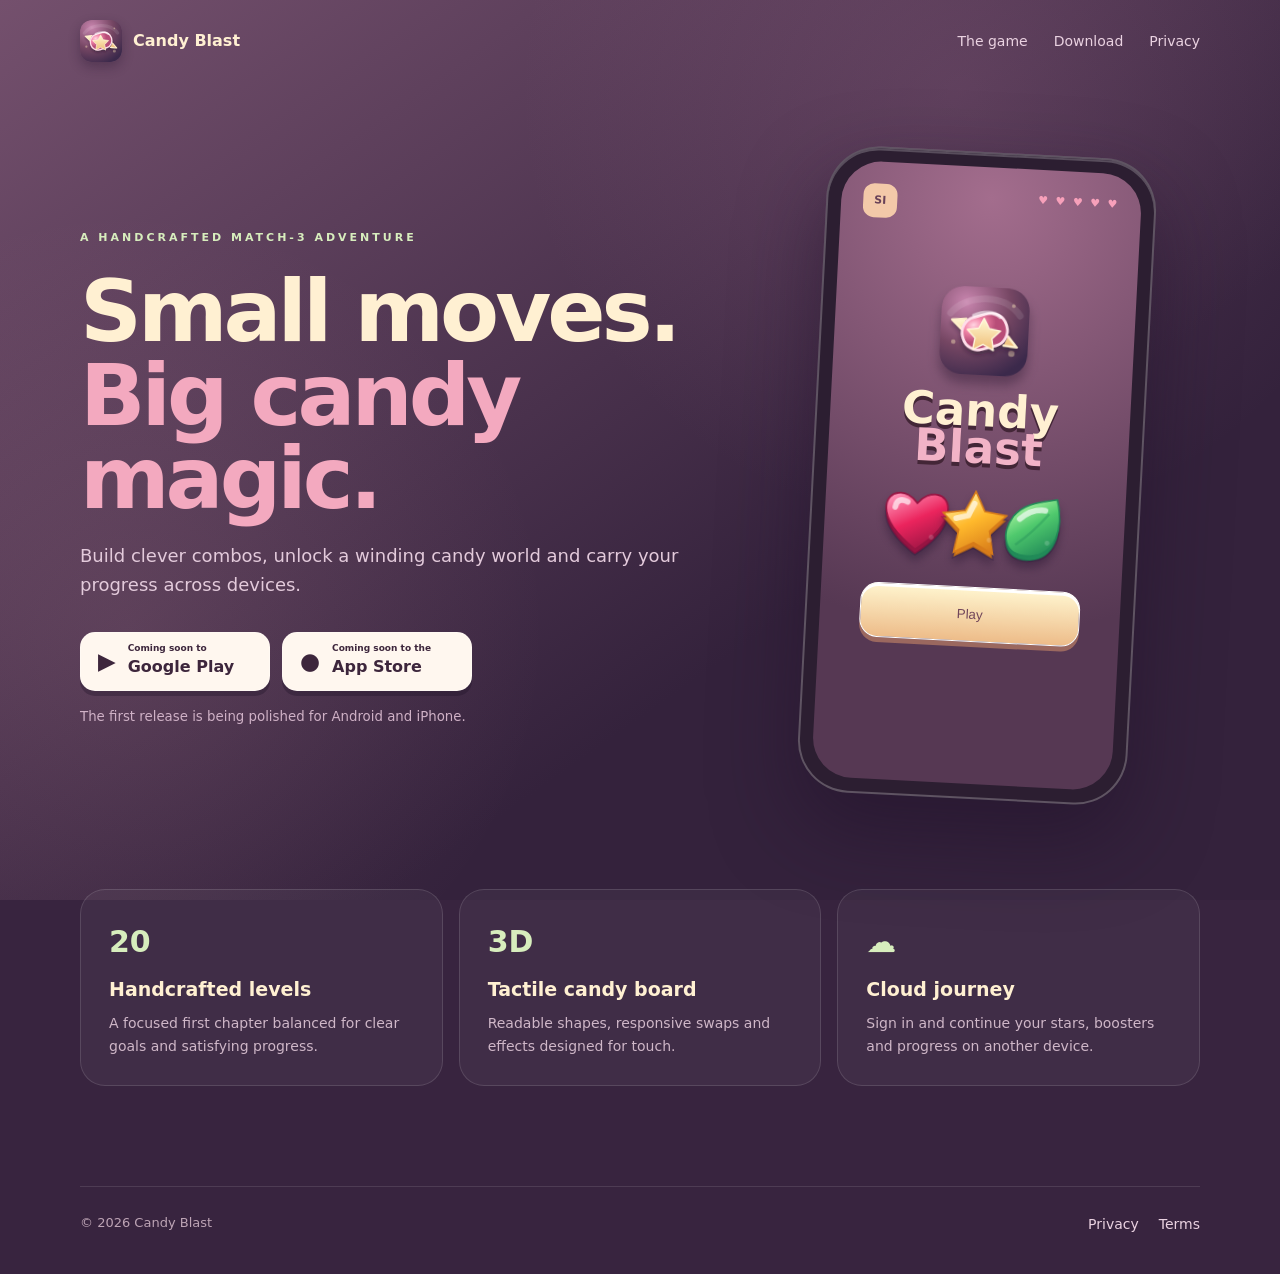
==== index.html @ 907bdbed "Launch Candy Blast official website" ====
<!doctype html>
<html lang="en">
<head>
  <meta charset="utf-8">
  <meta name="viewport" content="width=device-width,initial-scale=1">
  <meta name="theme-color" content="#493254">
  <meta name="description" content="Candy Blast — a handcrafted match-3 adventure for iPhone and Android.">
  <title>Candy Blast — Sweet strategy, made for mobile</title>
  <link rel="icon" href="images/ui/app.svg">
  <link rel="stylesheet" href="styles.css">
</head>
<body>
  <header class="site-header"><a class="brand" href="/"><img src="images/ui/app.svg" alt=""><span>Candy Blast</span></a><nav><a href="#game">The game</a><a href="#download">Download</a><a href="privacy.html">Privacy</a></nav></header>
  <main>
    <section class="hero" id="game"><div class="hero-copy"><span class="eyebrow">A HANDCRAFTED MATCH-3 ADVENTURE</span><h1>Small moves.<br><em>Big candy magic.</em></h1><p>Build clever combos, unlock a winding candy world and carry your progress across devices.</p><div class="store-row" id="download"><span class="store-badge"><b>▶</b><span><small>Coming soon to</small>Google Play</span></span><span class="store-badge"><b>●</b><span><small>Coming soon to the</small>App Store</span></span></div><small class="release-note">The first release is being polished for Android and iPhone.</small></div><div class="phone" aria-label="Candy Blast mobile game preview"><div class="phone-screen"><div class="mini-top"><span>SI</span><i>♥ ♥ ♥ ♥ ♥</i></div><img class="app-mark" src="images/ui/app.svg" alt=""><strong>Candy<br><em>Blast</em></strong><div class="mini-candies"><img src="images/candies/berry.svg" alt=""><img src="images/candies/star.svg" alt=""><img src="images/candies/mint.svg" alt=""></div><button>Play</button></div></div>
    </section>
    <section class="features"><article><b>20</b><h2>Handcrafted levels</h2><p>A focused first chapter balanced for clear goals and satisfying progress.</p></article><article><b>3D</b><h2>Tactile candy board</h2><p>Readable shapes, responsive swaps and effects designed for touch.</p></article><article><b>☁</b><h2>Cloud journey</h2><p>Sign in and continue your stars, boosters and progress on another device.</p></article></section>
  </main>
  <footer><span>© 2026 Candy Blast</span><span><a href="privacy.html">Privacy</a><a href="terms.html">Terms</a></span></footer>
</body>
</html>
---- styles.css ----
:root{--plum:#493254;--wine:#76506d;--cream:#fff0d2;--pink:#f3a9bf;--mint:#d7edbd;--ink:#3d263c}*{box-sizing:border-box}html{scroll-behavior:smooth}body{margin:0;color:var(--cream);background:#38243f;font:500 16px/1.6 ui-rounded,"Segoe UI",system-ui,sans-serif}body::before{content:"";position:fixed;inset:0;z-index:-1;background:radial-gradient(circle at 75% 10%,#a46e913d,transparent 35%),radial-gradient(circle at 10% 70%,#e5a9b41c,transparent 32%),linear-gradient(145deg,#74506d,#34223c 65%)}a{color:inherit}.site-header{width:min(1120px,calc(100% - 40px));height:82px;margin:auto;display:flex;align-items:center;justify-content:space-between}.brand{display:flex;align-items:center;gap:11px;text-decoration:none;font-weight:850}.brand img{width:42px;height:42px;border-radius:12px;box-shadow:0 5px 12px #24132e55}.site-header nav{display:flex;gap:26px}.site-header nav a,footer a{text-decoration:none;color:#ead2e1;font-size:14px}.hero{width:min(1120px,calc(100% - 40px));min-height:650px;margin:auto;display:grid;grid-template-columns:1.15fr .85fr;align-items:center;gap:70px;padding:70px 0 90px}.eyebrow{font-size:11px;letter-spacing:3px;color:var(--mint);font-weight:800}.hero h1{font-size:clamp(52px,7vw,86px);line-height:.97;letter-spacing:-4px;margin:22px 0}.hero h1 em{color:var(--pink);font-style:normal}.hero-copy>p{max-width:610px;color:#e3cadb;font-size:18px}.store-row{display:flex;flex-wrap:wrap;gap:12px;margin:32px 0 12px}.store-badge{min-width:190px;display:flex;align-items:center;gap:12px;padding:10px 17px;border:1px solid #ffffff38;border-radius:15px;background:#fff7ef;color:var(--ink);box-shadow:0 5px 0 #20122855;font-weight:850}.store-badge b{font-size:23px}.store-badge small{display:block;font-size:9px;line-height:1.1;font-weight:650}.release-note{color:#cfb1c6}.phone{width:min(330px,78vw);aspect-ratio:.51;margin:auto;padding:13px;border:2px solid #ffffff3d;border-radius:52px;background:#2c1e31;box-shadow:inset 0 2px #ffffff35,0 35px 80px #1f112a88;transform:rotate(3deg)}.phone-screen{height:100%;overflow:hidden;border-radius:40px;padding:22px;background:radial-gradient(circle at 50% 5%,#a36d8d,#563853 72%);display:flex;flex-direction:column;align-items:center}.mini-top{width:100%;display:flex;justify-content:space-between;font-size:11px}.mini-top span{width:34px;height:34px;display:grid;place-items:center;border-radius:11px;background:#f3c9a9;color:#684158;font-weight:900}.mini-top i{font-style:normal;color:#f7a0ba;letter-spacing:2px}.app-mark{width:88px;margin:64px 0 18px;border-radius:22px;filter:drop-shadow(0 9px 6px #25142e66)}.phone-screen>strong{font-size:45px;line-height:.82;text-align:center;text-shadow:0 4px #432637}.phone-screen>strong em{font-style:normal;color:#f2b3c7}.mini-candies{display:flex;align-items:center;justify-content:center;height:120px}.mini-candies img{width:78px;margin:-10px;filter:drop-shadow(0 7px 5px #28163277)}.phone button{width:86%;height:55px;border:1px solid white;border-radius:18px;background:linear-gradient(#fff5cf,#edbc89);box-shadow:inset 0 3px #fff,0 5px #9b685f;color:#71465a;font:850 19px inherit}.features{width:min(1120px,calc(100% - 40px));margin:0 auto 100px;display:grid;grid-template-columns:repeat(3,1fr);gap:16px}.features article{padding:28px;border:1px solid #ffffff20;border-radius:25px;background:#ffffff0b}.features b{font-size:30px;color:var(--mint)}.features h2{margin:8px 0;font-size:19px}.features p{margin:0;color:#cfb7c8;font-size:14px}footer{width:min(1120px,calc(100% - 40px));margin:auto;padding:26px 0 38px;border-top:1px solid #ffffff1d;display:flex;justify-content:space-between;color:#bda4b5;font-size:13px}footer span:last-child{display:flex;gap:20px}.legal{width:min(760px,calc(100% - 40px));margin:70px auto 120px;padding:35px;border:1px solid #ffffff20;border-radius:26px;background:#ffffff0b}.legal h1{font-size:42px;line-height:1.1}.legal h2{margin-top:30px}.legal p,.legal li{color:#dbc3d3}@media(max-width:760px){.site-header nav a:not(:last-child){display:none}.hero{grid-template-columns:1fr;padding-top:45px;text-align:center}.hero-copy>p{margin-inline:auto}.store-row{justify-content:center}.phone{transform:none}.features{grid-template-columns:1fr}.hero h1{letter-spacing:-2.5px}footer{gap:20px;flex-direction:column}.legal{margin-top:30px;padding:24px}}
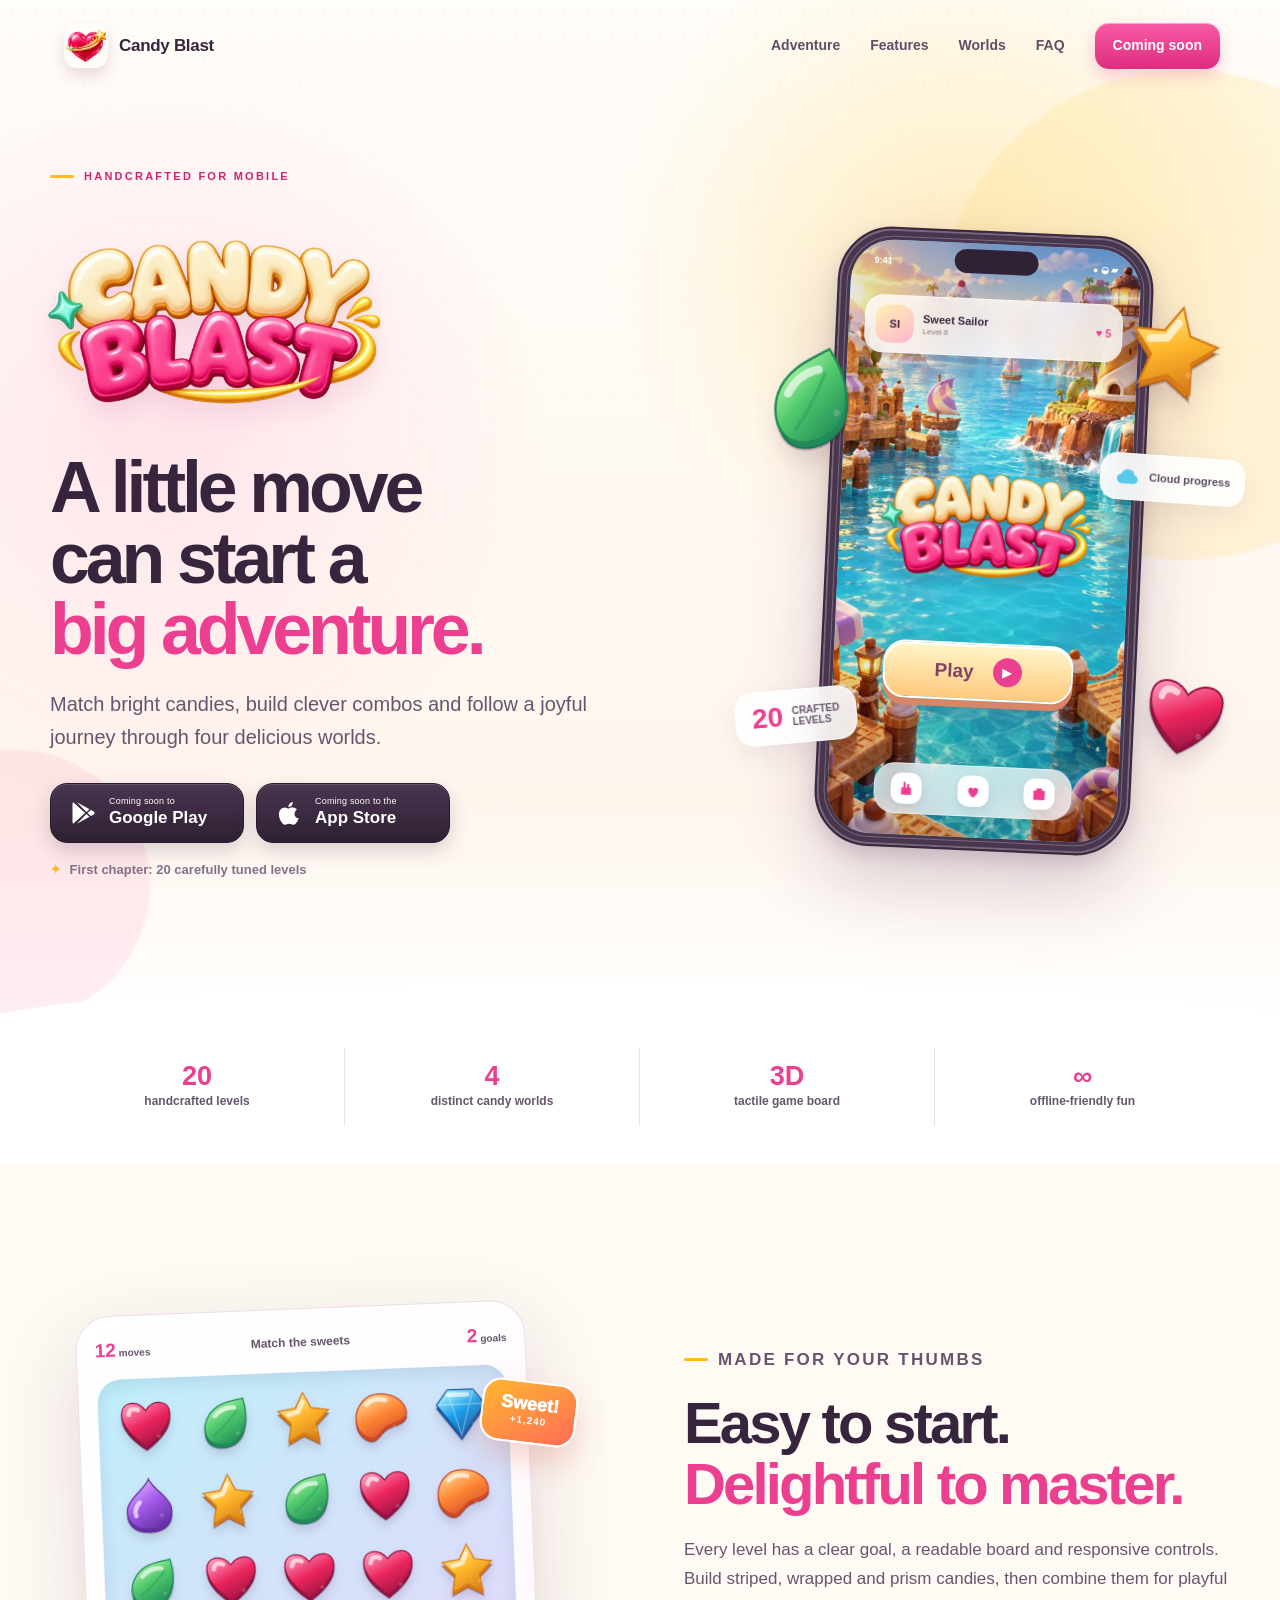
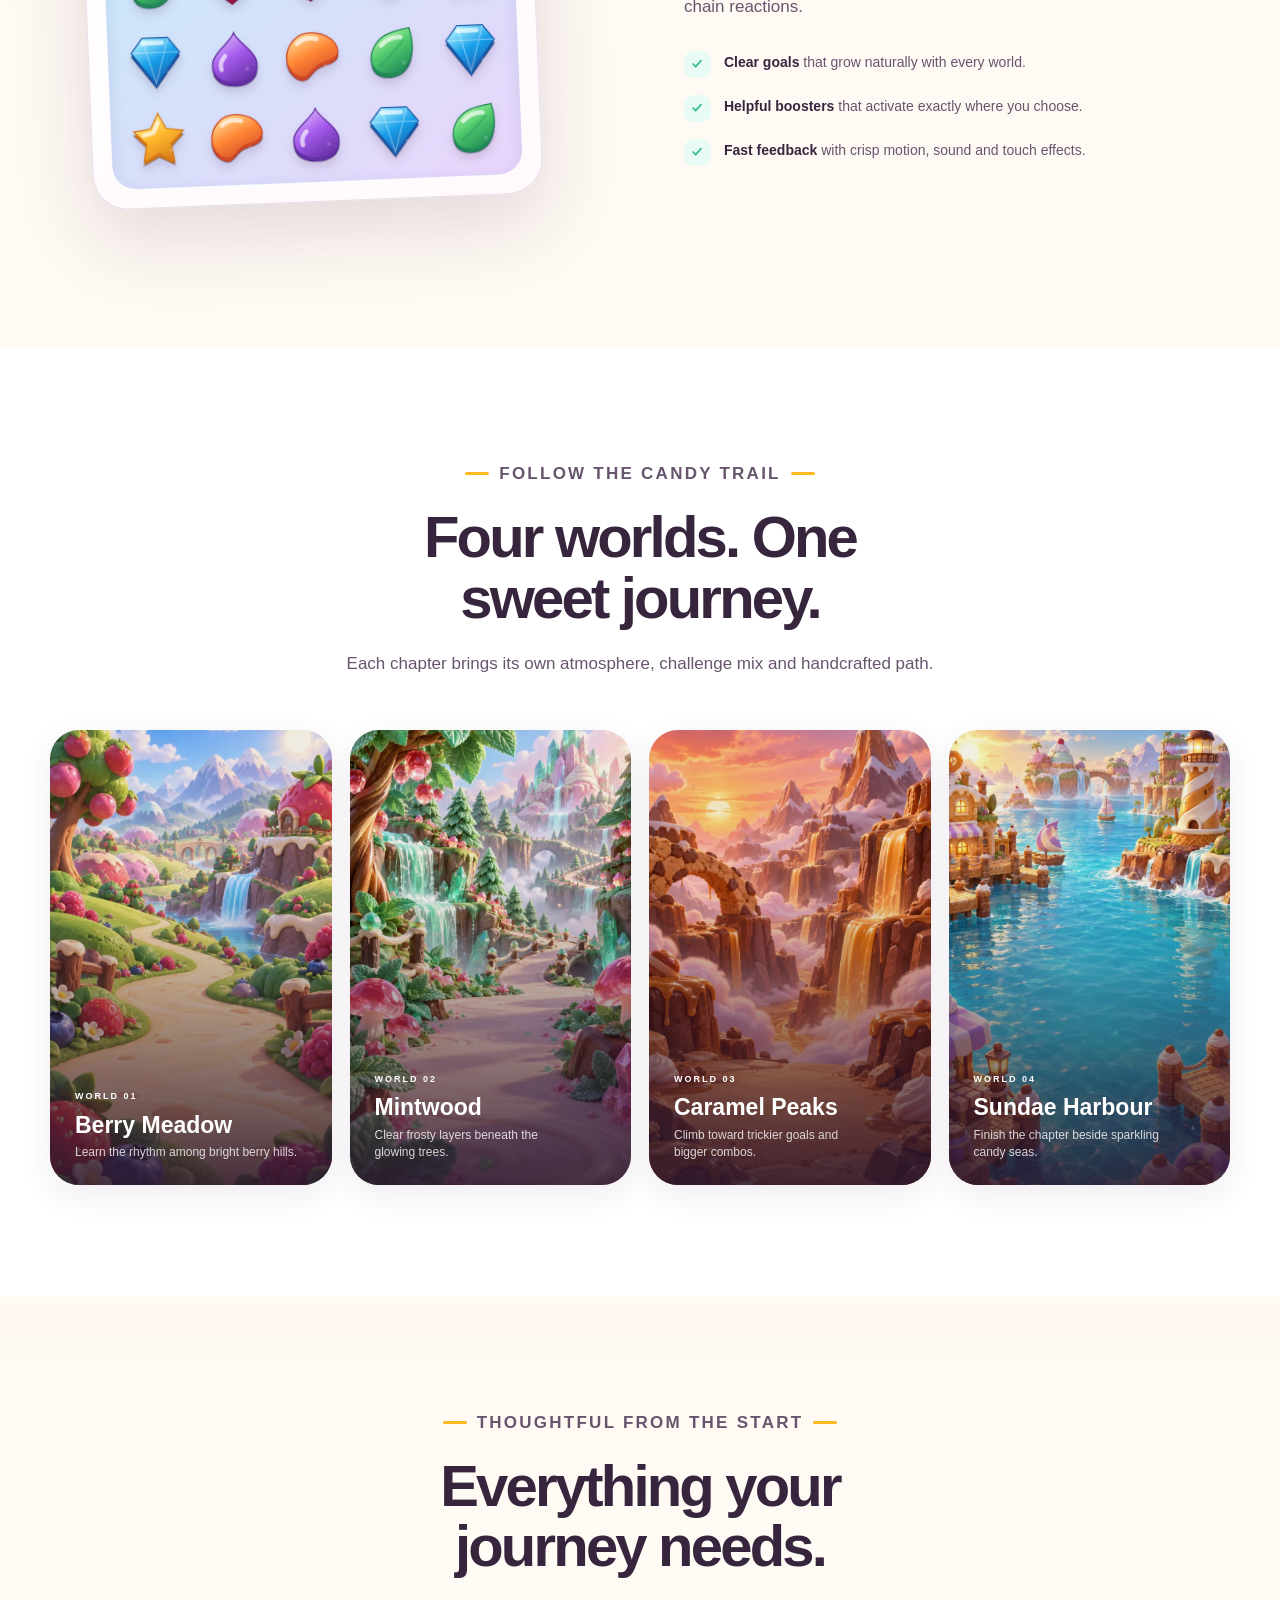
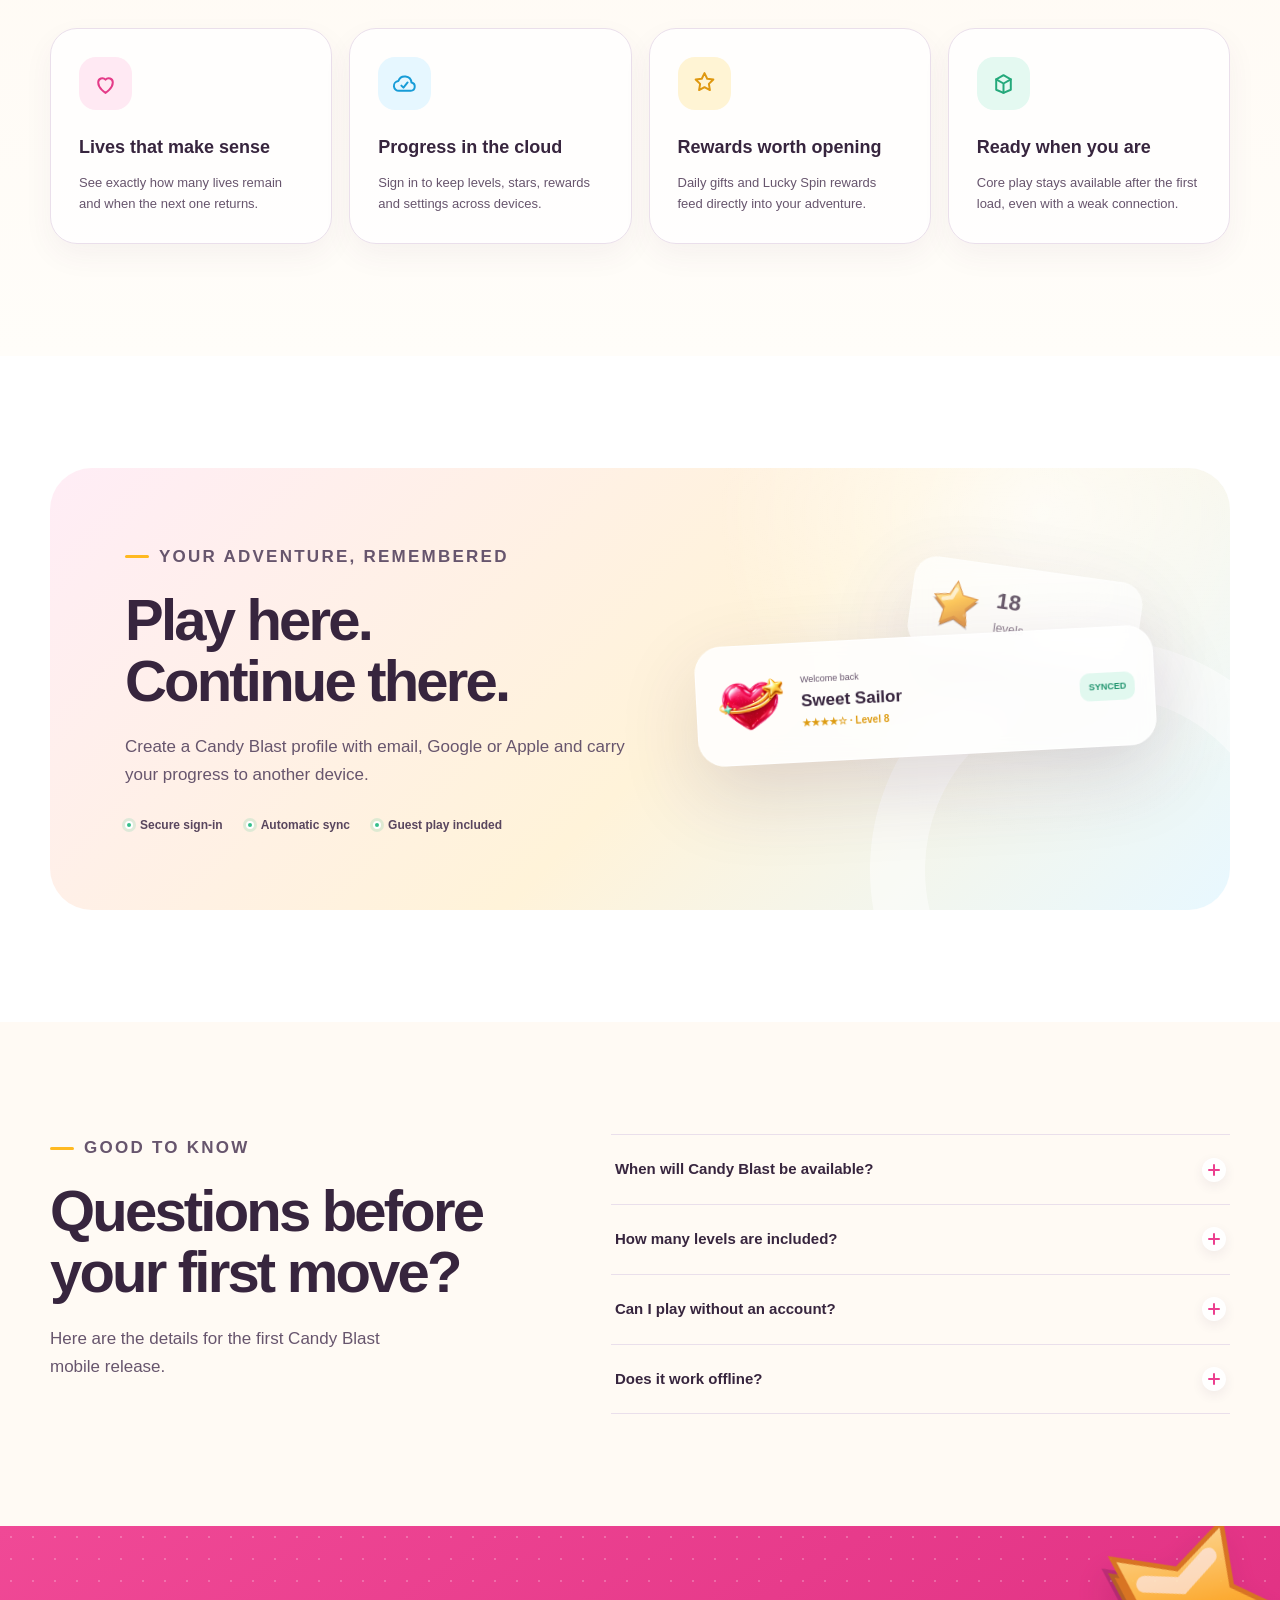
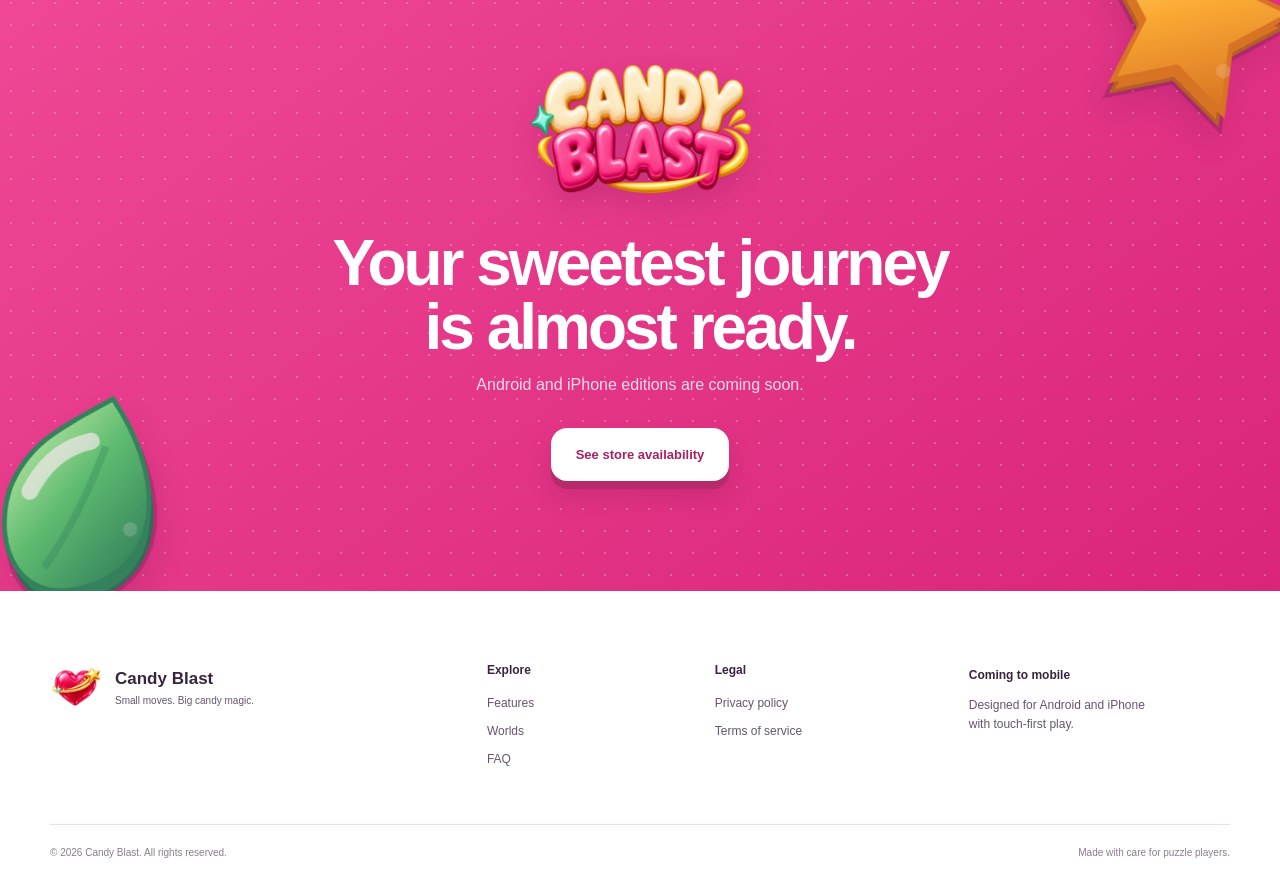
==== commit 2c39391b: "Rebuild official site with responsive light design" ====
--- a/index.html
+++ b/index.html
@@ -2,20 +2,245 @@
 <html lang="en">
 <head>
   <meta charset="utf-8">
-  <meta name="viewport" content="width=device-width,initial-scale=1">
-  <meta name="theme-color" content="#493254">
-  <meta name="description" content="Candy Blast — a handcrafted match-3 adventure for iPhone and Android.">
-  <title>Candy Blast — Sweet strategy, made for mobile</title>
-  <link rel="icon" href="images/ui/app.svg">
+  <meta name="viewport" content="width=device-width, initial-scale=1, viewport-fit=cover">
+  <meta name="theme-color" content="#fffaf4">
+  <meta name="description" content="Candy Blast is a bright, handcrafted match-3 adventure coming to iPhone and Android.">
+  <meta property="og:title" content="Candy Blast — A world made of sweet surprises">
+  <meta property="og:description" content="Match, explore and carry your progress across devices in a handcrafted candy adventure.">
+  <meta property="og:image" content="https://candyblast-official-site.vercel.app/images/worlds/sundae-harbour.webp">
+  <meta property="og:type" content="website">
+  <meta property="og:url" content="https://candyblast-official-site.vercel.app/">
+  <meta name="twitter:card" content="summary_large_image">
+  <title>Candy Blast — A world made of sweet surprises</title>
+  <link rel="icon" href="images/ui/app-icon-512.png">
+  <link rel="apple-touch-icon" href="images/ui/app-icon-512.png">
+  <link rel="manifest" href="site.webmanifest">
+  <link rel="preload" href="images/ui/candyblast-logo.webp" as="image" type="image/webp">
+  <link rel="preload" href="images/worlds/sundae-harbour.webp" as="image" type="image/webp">
   <link rel="stylesheet" href="styles.css">
+  <script defer src="script.js"></script>
+  <script type="application/ld+json">
+    {"@context":"https://schema.org","@type":"MobileApplication","name":"Candy Blast","applicationCategory":"GameApplication","operatingSystem":"Android, iOS","description":"A handcrafted mobile match-3 adventure."}
+  </script>
 </head>
 <body>
-  <header class="site-header"><a class="brand" href="/"><img src="images/ui/app.svg" alt=""><span>Candy Blast</span></a><nav><a href="#game">The game</a><a href="#download">Download</a><a href="privacy.html">Privacy</a></nav></header>
-  <main>
-    <section class="hero" id="game"><div class="hero-copy"><span class="eyebrow">A HANDCRAFTED MATCH-3 ADVENTURE</span><h1>Small moves.<br><em>Big candy magic.</em></h1><p>Build clever combos, unlock a winding candy world and carry your progress across devices.</p><div class="store-row" id="download"><span class="store-badge"><b>▶</b><span><small>Coming soon to</small>Google Play</span></span><span class="store-badge"><b>●</b><span><small>Coming soon to the</small>App Store</span></span></div><small class="release-note">The first release is being polished for Android and iPhone.</small></div><div class="phone" aria-label="Candy Blast mobile game preview"><div class="phone-screen"><div class="mini-top"><span>SI</span><i>♥ ♥ ♥ ♥ ♥</i></div><img class="app-mark" src="images/ui/app.svg" alt=""><strong>Candy<br><em>Blast</em></strong><div class="mini-candies"><img src="images/candies/berry.svg" alt=""><img src="images/candies/star.svg" alt=""><img src="images/candies/mint.svg" alt=""></div><button>Play</button></div></div>
-    </section>
-    <section class="features"><article><b>20</b><h2>Handcrafted levels</h2><p>A focused first chapter balanced for clear goals and satisfying progress.</p></article><article><b>3D</b><h2>Tactile candy board</h2><p>Readable shapes, responsive swaps and effects designed for touch.</p></article><article><b>☁</b><h2>Cloud journey</h2><p>Sign in and continue your stars, boosters and progress on another device.</p></article></section>
+  <a class="skip-link" href="#main">Skip to content</a>
+  <header class="site-header" data-header>
+    <div class="nav-shell">
+      <a class="brand" href="/" aria-label="Candy Blast home">
+        <img src="images/ui/app-icon-512.png" alt="" width="48" height="48">
+        <span>Candy Blast</span>
+      </a>
+      <button class="menu-button" type="button" aria-expanded="false" aria-controls="site-nav" aria-label="Open menu" data-menu-button>
+        <span></span><span></span><span></span>
+      </button>
+      <nav id="site-nav" class="site-nav" aria-label="Main navigation" data-nav>
+        <a href="#adventure">Adventure</a>
+        <a href="#features">Features</a>
+        <a href="#worlds">Worlds</a>
+        <a href="#questions">FAQ</a>
+        <a class="nav-cta" href="#download">Coming soon</a>
+      </nav>
+    </div>
+  </header>
+
+  <main id="main">
+    <section class="hero" id="adventure">
+      <div class="hero-orb hero-orb-one" aria-hidden="true"></div>
+      <div class="hero-orb hero-orb-two" aria-hidden="true"></div>
+      <div class="hero-inner">
+        <div class="hero-copy reveal">
+          <p class="eyebrow"><span></span> Handcrafted for mobile</p>
+          <img class="hero-logo" src="images/ui/candyblast-logo.webp" alt="Candy Blast" width="560" height="373">
+          <h1>A little move can start a <span>big adventure.</span></h1>
+          <p class="hero-lead">Match bright candies, build clever combos and follow a joyful journey through four delicious worlds.</p>
+          <div class="store-actions" id="download">
+            <button class="store-button" type="button" disabled aria-label="Google Play version coming soon">
+              <svg viewBox="0 0 24 24" aria-hidden="true"><path d="M3.6 2.8 13.8 12 3.6 21.2c-.4-.4-.6-1-.6-1.6V4.4c0-.6.2-1.2.6-1.6Zm11.3 10.1 2.7 2.4-10.8 6 8.1-8.4Zm3.9-3.5 2.4 1.3c1 .6 1 2 0 2.6l-2.4 1.3-3-2.6 3-2.6ZM6.8 2.7l10.8 6-2.7 2.4-8.1-8.4Z"/></svg>
+              <span><small>Coming soon to</small><strong>Google Play</strong></span>
+            </button>
+            <button class="store-button" type="button" disabled aria-label="App Store version coming soon">
+              <svg viewBox="0 0 24 24" aria-hidden="true"><path d="M16.7 12.8c0-2.4 2-3.6 2.1-3.7a4.5 4.5 0 0 0-3.5-1.9c-1.5-.2-2.9.9-3.7.9-.8 0-2-1-3.3-.9a4.8 4.8 0 0 0-4.1 2.5c-1.8 3-.5 7.5 1.3 10 .9 1.2 1.9 2.5 3.2 2.4 1.3 0 1.8-.8 3.5-.8 1.6 0 2.1.8 3.5.8s2.3-1.2 3.1-2.4a10.8 10.8 0 0 0 1.5-3.1 4.2 4.2 0 0 1-3.6-3.8ZM14.3 5.6a4.2 4.2 0 0 0 1-3 4.3 4.3 0 0 0-2.8 1.4 4 4 0 0 0-1 2.9 3.6 3.6 0 0 0 2.8-1.3Z"/></svg>
+              <span><small>Coming soon to the</small><strong>App Store</strong></span>
+            </button>
+          </div>
+          <p class="release-note"><span aria-hidden="true">✦</span> First chapter: 20 carefully tuned levels</p>
+        </div>
+
+        <div class="hero-stage reveal" aria-label="Candy Blast mobile game preview">
+          <img class="floating-candy candy-a" src="images/candies/mint.svg" alt="">
+          <img class="floating-candy candy-b" src="images/candies/star.svg" alt="">
+          <img class="floating-candy candy-c" src="images/candies/berry.svg" alt="">
+          <div class="phone">
+            <div class="phone-speaker"></div>
+            <div class="phone-screen">
+              <img class="phone-world" src="images/worlds/sundae-harbour.webp" alt="">
+              <div class="phone-shade"></div>
+              <div class="phone-status"><span>9:41</span><span aria-hidden="true">● ◒ ▰</span></div>
+              <div class="phone-player"><span>SI</span><div><strong>Sweet Sailor</strong><small>Level 8</small></div><b>♥ 5</b></div>
+              <img class="phone-logo" src="images/ui/candyblast-logo.webp" alt="">
+              <button class="play-pill" type="button" tabindex="-1"><span>Play</span><i aria-hidden="true">▶</i></button>
+              <div class="phone-dock" aria-hidden="true">
+                <span><svg viewBox="0 0 24 24"><path d="M5 11h14v10H5zM8 3h3v8H8zM13 6h3v5h-3z"/></svg></span>
+                <span><svg viewBox="0 0 24 24"><path d="M12 21s-7-4.4-7-10a4 4 0 0 1 7-2.7A4 4 0 0 1 19 11c0 5.6-7 10-7 10Z"/></svg></span>
+                <span><svg viewBox="0 0 24 24"><path d="M4 7h16v13H4zM8 4h8v3H8z"/></svg></span>
+              </div>
+            </div>
+          </div>
+          <div class="hero-badge badge-level"><strong>20</strong><span>crafted<br>levels</span></div>
+          <div class="hero-badge badge-cloud">
+            <svg viewBox="0 0 24 24" aria-hidden="true"><path d="M7 19h11a4 4 0 0 0 .7-7.9A6.5 6.5 0 0 0 6.1 9.6 4.7 4.7 0 0 0 7 19Z"/></svg>
+            <span>Cloud progress</span>
+          </div>
+        </div>
+      </div>
+      <div class="hero-wave" aria-hidden="true"></div>
+    </section>
+
+    <section class="quick-facts" aria-label="Game highlights">
+      <div class="section-shell quick-facts-grid">
+        <div><strong>20</strong><span>handcrafted levels</span></div>
+        <div><strong>4</strong><span>distinct candy worlds</span></div>
+        <div><strong>3D</strong><span>tactile game board</span></div>
+        <div><strong>∞</strong><span>offline-friendly fun</span></div>
+      </div>
+    </section>
+
+    <section class="play-section section-pad" id="features">
+      <div class="section-shell split-layout">
+        <div class="board-showcase reveal">
+          <div class="board-glow"></div>
+          <div class="board-card">
+            <div class="board-head"><span><b>12</b> moves</span><strong>Match the sweets</strong><span><b>2</b> goals</span></div>
+            <div class="candy-grid" aria-hidden="true">
+              <img src="images/candies/berry.svg" alt=""><img src="images/candies/mint.svg" alt=""><img src="images/candies/star.svg" alt=""><img src="images/candies/orange.svg" alt=""><img src="images/candies/diamond.svg" alt="">
+              <img src="images/candies/grape.svg" alt=""><img src="images/candies/star.svg" alt=""><img src="images/candies/mint.svg" alt=""><img src="images/candies/berry.svg" alt=""><img src="images/candies/orange.svg" alt="">
+              <img src="images/candies/mint.svg" alt=""><img class="candy-pop" src="images/candies/berry.svg" alt=""><img class="candy-pop" src="images/candies/berry.svg" alt=""><img class="candy-pop" src="images/candies/berry.svg" alt=""><img src="images/candies/star.svg" alt="">
+              <img src="images/candies/diamond.svg" alt=""><img src="images/candies/grape.svg" alt=""><img src="images/candies/orange.svg" alt=""><img src="images/candies/mint.svg" alt=""><img src="images/candies/diamond.svg" alt="">
+              <img src="images/candies/star.svg" alt=""><img src="images/candies/orange.svg" alt=""><img src="images/candies/grape.svg" alt=""><img src="images/candies/diamond.svg" alt=""><img src="images/candies/mint.svg" alt="">
+            </div>
+          </div>
+          <div class="combo-chip"><span>Sweet!</span><b>+1,240</b></div>
+        </div>
+        <div class="section-copy reveal">
+          <p class="eyebrow"><span></span> Made for your thumbs</p>
+          <h2>Easy to start.<br><em>Delightful to master.</em></h2>
+          <p>Every level has a clear goal, a readable board and responsive controls. Build striped, wrapped and prism candies, then combine them for playful chain reactions.</p>
+          <ul class="check-list">
+            <li><i><svg viewBox="0 0 24 24"><path d="m6 12 4 4 8-9"/></svg></i><span><strong>Clear goals</strong> that grow naturally with every world.</span></li>
+            <li><i><svg viewBox="0 0 24 24"><path d="m6 12 4 4 8-9"/></svg></i><span><strong>Helpful boosters</strong> that activate exactly where you choose.</span></li>
+            <li><i><svg viewBox="0 0 24 24"><path d="m6 12 4 4 8-9"/></svg></i><span><strong>Fast feedback</strong> with crisp motion, sound and touch effects.</span></li>
+          </ul>
+        </div>
+      </div>
+    </section>
+
+    <section class="worlds-section section-pad" id="worlds">
+      <div class="section-shell">
+        <div class="section-heading reveal">
+          <p class="eyebrow centered"><span></span> Follow the candy trail <span></span></p>
+          <h2>Four worlds. One sweet journey.</h2>
+          <p>Each chapter brings its own atmosphere, challenge mix and handcrafted path.</p>
+        </div>
+        <div class="world-grid">
+          <article class="world-card reveal">
+            <img src="images/worlds/berry-meadow.webp" alt="A colorful berry meadow candy world" loading="lazy">
+            <div><span>World 01</span><h3>Berry Meadow</h3><p>Learn the rhythm among bright berry hills.</p></div>
+          </article>
+          <article class="world-card reveal">
+            <img src="images/worlds/mintwood.webp" alt="A magical mint forest candy world" loading="lazy">
+            <div><span>World 02</span><h3>Mintwood</h3><p>Clear frosty layers beneath the glowing trees.</p></div>
+          </article>
+          <article class="world-card reveal">
+            <img src="images/worlds/caramel-peaks.webp" alt="A caramel mountain candy world" loading="lazy">
+            <div><span>World 03</span><h3>Caramel Peaks</h3><p>Climb toward trickier goals and bigger combos.</p></div>
+          </article>
+          <article class="world-card reveal">
+            <img src="images/worlds/sundae-harbour.webp" alt="A sunny sundae harbour candy world" loading="lazy">
+            <div><span>World 04</span><h3>Sundae Harbour</h3><p>Finish the chapter beside sparkling candy seas.</p></div>
+          </article>
+        </div>
+      </div>
+    </section>
+
+    <section class="feature-section section-pad">
+      <div class="section-shell">
+        <div class="section-heading reveal">
+          <p class="eyebrow centered"><span></span> Thoughtful from the start <span></span></p>
+          <h2>Everything your journey needs.</h2>
+        </div>
+        <div class="feature-grid">
+          <article class="feature-card reveal">
+            <div class="feature-icon pink"><svg viewBox="0 0 24 24"><path d="M12 21s-7-4.4-7-10a4 4 0 0 1 7-2.7A4 4 0 0 1 19 11c0 5.6-7 10-7 10Z"/></svg></div>
+            <h3>Lives that make sense</h3><p>See exactly how many lives remain and when the next one returns.</p>
+          </article>
+          <article class="feature-card reveal">
+            <div class="feature-icon blue"><svg viewBox="0 0 24 24"><path d="M7 19h11a4 4 0 0 0 .7-7.9A6.5 6.5 0 0 0 6.1 9.6 4.7 4.7 0 0 0 7 19Z"/><path d="m9 14 2 2 4-5"/></svg></div>
+            <h3>Progress in the cloud</h3><p>Sign in to keep levels, stars, rewards and settings across devices.</p>
+          </article>
+          <article class="feature-card reveal">
+            <div class="feature-icon yellow"><svg viewBox="0 0 24 24"><path d="m12 2 2.6 5.4 5.9.8-4.3 4.2 1 5.9-5.2-2.8-5.2 2.8 1-5.9-4.3-4.2 5.9-.8L12 2Z"/></svg></div>
+            <h3>Rewards worth opening</h3><p>Daily gifts and Lucky Spin rewards feed directly into your adventure.</p>
+          </article>
+          <article class="feature-card reveal">
+            <div class="feature-icon green"><svg viewBox="0 0 24 24"><path d="M5 18V8l7-4 7 4v10l-7 3-7-3Z"/><path d="m5 8 7 4 7-4M12 12v9"/></svg></div>
+            <h3>Ready when you are</h3><p>Core play stays available after the first load, even with a weak connection.</p>
+          </article>
+        </div>
+      </div>
+    </section>
+
+    <section class="account-section section-pad">
+      <div class="section-shell account-card reveal">
+        <div class="account-copy">
+          <p class="eyebrow"><span></span> Your adventure, remembered</p>
+          <h2>Play here. Continue there.</h2>
+          <p>Create a Candy Blast profile with email, Google or Apple and carry your progress to another device.</p>
+          <div class="account-points"><span><i></i>Secure sign-in</span><span><i></i>Automatic sync</span><span><i></i>Guest play included</span></div>
+        </div>
+        <div class="profile-stack" aria-hidden="true">
+          <div class="profile-card profile-back"><img src="images/candies/star.svg" alt=""><span><b>18</b> levels</span></div>
+          <div class="profile-card profile-front"><img src="images/ui/app-icon-512.png" alt=""><div><small>Welcome back</small><strong>Sweet Sailor</strong><span>★★★★☆ · Level 8</span></div><b>Synced</b></div>
+        </div>
+      </div>
+    </section>
+
+    <section class="faq-section section-pad" id="questions">
+      <div class="section-shell faq-layout">
+        <div class="section-copy reveal">
+          <p class="eyebrow"><span></span> Good to know</p>
+          <h2>Questions before your first move?</h2>
+          <p>Here are the details for the first Candy Blast mobile release.</p>
+        </div>
+        <div class="faq-list reveal">
+          <details><summary>When will Candy Blast be available?<span></span></summary><p>The first Android and iPhone release is being polished now. Store links will appear here as soon as the builds are approved.</p></details>
+          <details><summary>How many levels are included?<span></span></summary><p>The first chapter contains 20 handcrafted levels across four worlds. More chapters can follow after the launch build is stable.</p></details>
+          <details><summary>Can I play without an account?<span></span></summary><p>Yes. Guest play stores progress on the device. Signing in adds cloud backup and cross-device progress.</p></details>
+          <details><summary>Does it work offline?<span></span></summary><p>Core gameplay is designed to keep working after the game has loaded. Sign-in, cloud sync and online features need a connection.</p></details>
+        </div>
+      </div>
+    </section>
+
+    <section class="final-cta" aria-labelledby="cta-title">
+      <img class="cta-candy cta-left" src="images/candies/mint.svg" alt="">
+      <img class="cta-candy cta-right" src="images/candies/star.svg" alt="">
+      <div class="section-shell final-cta-inner reveal">
+        <img src="images/ui/candyblast-logo.webp" alt="" width="280" height="187">
+        <h2 id="cta-title">Your sweetest journey is almost ready.</h2>
+        <p>Android and iPhone editions are coming soon.</p>
+        <a href="#download">See store availability</a>
+      </div>
+    </section>
   </main>
-  <footer><span>© 2026 Candy Blast</span><span><a href="privacy.html">Privacy</a><a href="terms.html">Terms</a></span></footer>
+
+  <footer class="site-footer">
+    <div class="section-shell footer-grid">
+      <a class="footer-brand" href="/"><img src="images/ui/app-icon-512.png" alt="" width="52" height="52"><span><strong>Candy Blast</strong><small>Small moves. Big candy magic.</small></span></a>
+      <div class="footer-links"><strong>Explore</strong><a href="#features">Features</a><a href="#worlds">Worlds</a><a href="#questions">FAQ</a></div>
+      <div class="footer-links"><strong>Legal</strong><a href="privacy.html">Privacy policy</a><a href="terms.html">Terms of service</a></div>
+      <div class="footer-note"><strong>Coming to mobile</strong><p>Designed for Android and iPhone with touch-first play.</p></div>
+    </div>
+    <div class="section-shell footer-bottom"><span>© 2026 Candy Blast. All rights reserved.</span><span>Made with care for puzzle players.</span></div>
+  </footer>
 </body>
 </html>
--- a/styles.css
+++ b/styles.css
@@ -1 +1,620 @@
-:root{--plum:#493254;--wine:#76506d;--cream:#fff0d2;--pink:#f3a9bf;--mint:#d7edbd;--ink:#3d263c}*{box-sizing:border-box}html{scroll-behavior:smooth}body{margin:0;color:var(--cream);background:#38243f;font:500 16px/1.6 ui-rounded,"Segoe UI",system-ui,sans-serif}body::before{content:"";position:fixed;inset:0;z-index:-1;background:radial-gradient(circle at 75% 10%,#a46e913d,transparent 35%),radial-gradient(circle at 10% 70%,#e5a9b41c,transparent 32%),linear-gradient(145deg,#74506d,#34223c 65%)}a{color:inherit}.site-header{width:min(1120px,calc(100% - 40px));height:82px;margin:auto;display:flex;align-items:center;justify-content:space-between}.brand{display:flex;align-items:center;gap:11px;text-decoration:none;font-weight:850}.brand img{width:42px;height:42px;border-radius:12px;box-shadow:0 5px 12px #24132e55}.site-header nav{display:flex;gap:26px}.site-header nav a,footer a{text-decoration:none;color:#ead2e1;font-size:14px}.hero{width:min(1120px,calc(100% - 40px));min-height:650px;margin:auto;display:grid;grid-template-columns:1.15fr .85fr;align-items:center;gap:70px;padding:70px 0 90px}.eyebrow{font-size:11px;letter-spacing:3px;color:var(--mint);font-weight:800}.hero h1{font-size:clamp(52px,7vw,86px);line-height:.97;letter-spacing:-4px;margin:22px 0}.hero h1 em{color:var(--pink);font-style:normal}.hero-copy>p{max-width:610px;color:#e3cadb;font-size:18px}.store-row{display:flex;flex-wrap:wrap;gap:12px;margin:32px 0 12px}.store-badge{min-width:190px;display:flex;align-items:center;gap:12px;padding:10px 17px;border:1px solid #ffffff38;border-radius:15px;background:#fff7ef;color:var(--ink);box-shadow:0 5px 0 #20122855;font-weight:850}.store-badge b{font-size:23px}.store-badge small{display:block;font-size:9px;line-height:1.1;font-weight:650}.release-note{color:#cfb1c6}.phone{width:min(330px,78vw);aspect-ratio:.51;margin:auto;padding:13px;border:2px solid #ffffff3d;border-radius:52px;background:#2c1e31;box-shadow:inset 0 2px #ffffff35,0 35px 80px #1f112a88;transform:rotate(3deg)}.phone-screen{height:100%;overflow:hidden;border-radius:40px;padding:22px;background:radial-gradient(circle at 50% 5%,#a36d8d,#563853 72%);display:flex;flex-direction:column;align-items:center}.mini-top{width:100%;display:flex;justify-content:space-between;font-size:11px}.mini-top span{width:34px;height:34px;display:grid;place-items:center;border-radius:11px;background:#f3c9a9;color:#684158;font-weight:900}.mini-top i{font-style:normal;color:#f7a0ba;letter-spacing:2px}.app-mark{width:88px;margin:64px 0 18px;border-radius:22px;filter:drop-shadow(0 9px 6px #25142e66)}.phone-screen>strong{font-size:45px;line-height:.82;text-align:center;text-shadow:0 4px #432637}.phone-screen>strong em{font-style:normal;color:#f2b3c7}.mini-candies{display:flex;align-items:center;justify-content:center;height:120px}.mini-candies img{width:78px;margin:-10px;filter:drop-shadow(0 7px 5px #28163277)}.phone button{width:86%;height:55px;border:1px solid white;border-radius:18px;background:linear-gradient(#fff5cf,#edbc89);box-shadow:inset 0 3px #fff,0 5px #9b685f;color:#71465a;font:850 19px inherit}.features{width:min(1120px,calc(100% - 40px));margin:0 auto 100px;display:grid;grid-template-columns:repeat(3,1fr);gap:16px}.features article{padding:28px;border:1px solid #ffffff20;border-radius:25px;background:#ffffff0b}.features b{font-size:30px;color:var(--mint)}.features h2{margin:8px 0;font-size:19px}.features p{margin:0;color:#cfb7c8;font-size:14px}footer{width:min(1120px,calc(100% - 40px));margin:auto;padding:26px 0 38px;border-top:1px solid #ffffff1d;display:flex;justify-content:space-between;color:#bda4b5;font-size:13px}footer span:last-child{display:flex;gap:20px}.legal{width:min(760px,calc(100% - 40px));margin:70px auto 120px;padding:35px;border:1px solid #ffffff20;border-radius:26px;background:#ffffff0b}.legal h1{font-size:42px;line-height:1.1}.legal h2{margin-top:30px}.legal p,.legal li{color:#dbc3d3}@media(max-width:760px){.site-header nav a:not(:last-child){display:none}.hero{grid-template-columns:1fr;padding-top:45px;text-align:center}.hero-copy>p{margin-inline:auto}.store-row{justify-content:center}.phone{transform:none}.features{grid-template-columns:1fr}.hero h1{letter-spacing:-2.5px}footer{gap:20px;flex-direction:column}.legal{margin-top:30px;padding:24px}}
+:root {
+  --ink: #37253e;
+  --ink-soft: #67556d;
+  --pink: #ec3f8f;
+  --pink-deep: #cc2472;
+  --pink-soft: #fff0f7;
+  --gold: #ffb921;
+  --cream: #fffaf4;
+  --paper: #ffffff;
+  --blue: #24a9e8;
+  --green: #35bf8b;
+  --line: #eadfeb;
+  --shadow-sm: 0 10px 30px rgba(81, 48, 85, .09);
+  --shadow-lg: 0 28px 80px rgba(75, 40, 83, .16);
+  --radius-md: 24px;
+  --radius-lg: 36px;
+  --shell: min(1180px, calc(100% - 40px));
+}
+
+* { box-sizing: border-box; }
+html { scroll-behavior: smooth; scroll-padding-top: 92px; }
+body {
+  margin: 0;
+  color: var(--ink);
+  background: var(--cream);
+  font: 500 16px/1.65 "Trebuchet MS", "Segoe UI", Arial, sans-serif;
+  -webkit-font-smoothing: antialiased;
+  overflow-x: hidden;
+}
+button { font-family: inherit; }
+img, svg { display: block; max-width: 100%; }
+button, a { -webkit-tap-highlight-color: transparent; }
+a { color: inherit; }
+h1, h2, h3, p { margin-top: 0; }
+h1, h2, h3 {
+  font-family: "Arial Rounded MT Bold", "Trebuchet MS", "Segoe UI", Arial, sans-serif;
+  text-wrap: balance;
+}
+p { text-wrap: pretty; }
+.section-shell { width: var(--shell); margin-inline: auto; }
+.section-pad { padding: 112px 0; }
+.skip-link {
+  position: fixed;
+  top: 12px;
+  left: 12px;
+  z-index: 1000;
+  padding: 10px 15px;
+  color: white;
+  background: var(--ink);
+  border-radius: 10px;
+  transform: translateY(-150%);
+}
+.skip-link:focus { transform: translateY(0); }
+
+.site-header {
+  position: fixed;
+  inset: 0 0 auto;
+  z-index: 100;
+  padding-top: max(12px, env(safe-area-inset-top));
+  transition: padding .25s ease, background .25s ease, box-shadow .25s ease;
+}
+.site-header.is-scrolled {
+  padding-top: max(7px, env(safe-area-inset-top));
+  background: rgba(255, 250, 244, .88);
+  box-shadow: 0 1px rgba(88, 51, 85, .08);
+  backdrop-filter: blur(18px) saturate(1.4);
+}
+.nav-shell {
+  width: var(--shell);
+  min-height: 68px;
+  margin-inline: auto;
+  padding: 8px 10px 8px 14px;
+  display: flex;
+  align-items: center;
+  justify-content: space-between;
+  gap: 24px;
+}
+.brand {
+  display: inline-flex;
+  align-items: center;
+  gap: 11px;
+  color: var(--ink);
+  text-decoration: none;
+  font-size: 17px;
+  font-weight: 850;
+  letter-spacing: -.3px;
+}
+.brand img { width: 44px; height: 44px; border-radius: 13px; box-shadow: 0 7px 15px rgba(146, 43, 102, .18); }
+.site-nav { display: flex; align-items: center; gap: 30px; }
+.site-nav a {
+  position: relative;
+  color: #614e65;
+  text-decoration: none;
+  font-size: 14px;
+  font-weight: 750;
+  transition: color .2s ease;
+}
+.site-nav a:not(.nav-cta)::after {
+  content: "";
+  position: absolute;
+  left: 0; right: 0; bottom: -5px;
+  height: 2px;
+  border-radius: 2px;
+  background: var(--pink);
+  transform: scaleX(0);
+  transition: transform .2s ease;
+}
+.site-nav a:hover { color: var(--pink-deep); }
+.site-nav a:hover::after { transform: scaleX(1); }
+.site-nav .nav-cta {
+  padding: 11px 18px;
+  color: white;
+  background: linear-gradient(180deg, #f75aa4, #df2d80);
+  border-radius: 14px;
+  box-shadow: 0 7px 16px rgba(222, 45, 128, .22), inset 0 1px rgba(255,255,255,.45);
+}
+.menu-button {
+  display: none;
+  width: 44px;
+  height: 44px;
+  padding: 11px;
+  border: 0;
+  border-radius: 13px;
+  background: white;
+  box-shadow: var(--shadow-sm);
+}
+.menu-button span { display: block; height: 2px; margin: 5px 0; border-radius: 2px; background: var(--ink); transition: transform .2s, opacity .2s; }
+
+.hero {
+  position: relative;
+  min-height: 820px;
+  padding: 132px 0 80px;
+  overflow: hidden;
+  background:
+    radial-gradient(circle at 75% 25%, rgba(255, 219, 121, .42), transparent 28%),
+    radial-gradient(circle at 13% 42%, rgba(255, 178, 216, .28), transparent 30%),
+    linear-gradient(180deg, #fffdf9 0%, #fff6ee 78%, #fff 100%);
+}
+.hero::before {
+  content: "";
+  position: absolute;
+  inset: 0;
+  opacity: .35;
+  pointer-events: none;
+  background-image: radial-gradient(rgba(227, 108, 161, .24) 1px, transparent 1px);
+  background-size: 24px 24px;
+  mask-image: linear-gradient(to bottom, #000, transparent 72%);
+}
+.hero-inner {
+  position: relative;
+  z-index: 2;
+  width: var(--shell);
+  margin-inline: auto;
+  display: grid;
+  grid-template-columns: minmax(0, 1fr) minmax(400px, .82fr);
+  align-items: center;
+  gap: clamp(45px, 7vw, 105px);
+}
+.hero-copy { padding: 35px 0 70px; }
+.eyebrow {
+  margin-bottom: 19px;
+  display: flex;
+  align-items: center;
+  gap: 10px;
+  color: var(--pink-deep);
+  font-size: 11px;
+  font-weight: 900;
+  letter-spacing: 2.25px;
+  text-transform: uppercase;
+}
+.eyebrow > span { width: 24px; height: 3px; border-radius: 5px; background: var(--gold); }
+.eyebrow.centered { justify-content: center; }
+.hero-logo { width: min(355px, 78%); height: auto; margin: 0 0 11px -14px; filter: drop-shadow(0 13px 13px rgba(179, 47, 113, .13)); }
+.hero h1 {
+  max-width: 650px;
+  margin-bottom: 23px;
+  font-size: clamp(46px, 5.6vw, 76px);
+  line-height: .99;
+  letter-spacing: -4.1px;
+  font-weight: 900;
+}
+.hero h1 span { color: var(--pink); }
+.hero-lead { max-width: 590px; margin-bottom: 29px; color: var(--ink-soft); font-size: clamp(17px, 2vw, 20px); line-height: 1.65; }
+.store-actions { display: flex; flex-wrap: wrap; gap: 12px; }
+.store-button {
+  min-width: 194px;
+  min-height: 60px;
+  padding: 9px 18px;
+  display: flex;
+  align-items: center;
+  gap: 12px;
+  color: white;
+  border: 1px solid #2b1b2f;
+  border-radius: 17px;
+  background: linear-gradient(180deg, #49354f, #2e2033);
+  box-shadow: 0 8px 20px rgba(51, 30, 57, .18), inset 0 1px rgba(255,255,255,.15);
+  opacity: 1;
+  text-align: left;
+}
+.store-button svg { width: 28px; height: 28px; flex: none; fill: white; }
+.store-button span { display: grid; }
+.store-button small { font-size: 9px; line-height: 1.1; letter-spacing: .2px; }
+.store-button strong { font-size: 17px; line-height: 1.3; }
+.release-note { margin: 16px 0 0; color: #837187; font-size: 13px; font-weight: 650; }
+.release-note span { margin-right: 5px; color: var(--gold); }
+.hero-stage { position: relative; min-height: 610px; display: grid; place-items: center; }
+.hero-orb { position: absolute; border-radius: 50%; filter: blur(1px); }
+.hero-orb-one { width: 490px; height: 490px; right: -150px; top: 70px; background: rgba(255, 219, 116, .22); }
+.hero-orb-two { width: 270px; height: 270px; left: -120px; bottom: 10px; background: rgba(238, 88, 157, .1); }
+.phone {
+  position: relative;
+  z-index: 3;
+  width: 316px;
+  aspect-ratio: .51;
+  padding: 11px;
+  border: 2px solid #3b2940;
+  border-radius: 55px;
+  background: #49364e;
+  box-shadow: inset 0 0 0 2px rgba(255,255,255,.25), 0 35px 75px rgba(89, 45, 91, .22), 0 8px 18px rgba(63, 31, 67, .15);
+  transform: rotate(2.6deg);
+}
+.phone::before { content: ""; position: absolute; inset: 7px; border: 1px solid rgba(255,255,255,.25); border-radius: 47px; pointer-events: none; }
+.phone-speaker { position: absolute; z-index: 9; width: 84px; height: 24px; top: 17px; left: 50%; border-radius: 20px; background: #302235; transform: translateX(-50%); }
+.phone-screen { position: relative; height: 100%; overflow: hidden; border-radius: 43px; color: white; background: #66d4ee; }
+.phone-world { position: absolute; inset: 0; width: 100%; height: 100%; object-fit: cover; }
+.phone-shade { position: absolute; inset: 0; background: linear-gradient(to bottom, rgba(44,26,50,.16), transparent 28%, transparent 58%, rgba(42,24,47,.25)); }
+.phone-status { position: relative; z-index: 2; padding: 14px 23px 0; display: flex; justify-content: space-between; font-size: 9px; font-weight: 800; }
+.phone-player {
+  position: relative;
+  z-index: 2;
+  margin: 26px 16px 0;
+  padding: 9px 10px;
+  display: grid;
+  grid-template-columns: 38px 1fr auto;
+  align-items: center;
+  gap: 9px;
+  border: 1px solid rgba(255,255,255,.5);
+  border-radius: 18px;
+  background: rgba(255,255,255,.78);
+  box-shadow: 0 7px 20px rgba(45,85,95,.14);
+  backdrop-filter: blur(12px);
+  color: var(--ink);
+}
+.phone-player > span { width: 38px; height: 38px; display: grid; place-items: center; border-radius: 13px; background: linear-gradient(145deg, #fff1b3, #ffb6cd); font-size: 11px; font-weight: 900; }
+.phone-player div { display: grid; line-height: 1.2; }
+.phone-player strong { font-size: 11px; }
+.phone-player small { color: #867388; font-size: 8px; }
+.phone-player > b { color: var(--pink); font-size: 11px; }
+.phone-logo { position: relative; z-index: 2; width: 225px; margin: 94px auto 0; filter: drop-shadow(0 8px 8px rgba(48,31,54,.25)); }
+.play-pill {
+  position: relative;
+  z-index: 2;
+  width: 190px;
+  height: 58px;
+  margin: 42px auto 0;
+  display: flex;
+  align-items: center;
+  justify-content: center;
+  gap: 19px;
+  color: #824264;
+  border: 2px solid white;
+  border-radius: 22px;
+  background: linear-gradient(180deg, #fff6c9, #ffc97e);
+  box-shadow: inset 0 2px white, 0 7px 0 #d98667, 0 13px 25px rgba(77,47,70,.24);
+  font-size: 19px;
+  font-weight: 900;
+}
+.play-pill i { width: 29px; height: 29px; display: grid; place-items: center; border-radius: 50%; color: white; background: var(--pink); font-size: 12px; font-style: normal; }
+.phone-dock {
+  position: absolute;
+  z-index: 2;
+  left: 50%;
+  bottom: 21px;
+  width: 198px;
+  padding: 9px 16px;
+  display: flex;
+  justify-content: space-between;
+  border: 1px solid rgba(255,255,255,.48);
+  border-radius: 21px;
+  background: rgba(255,255,255,.73);
+  backdrop-filter: blur(12px);
+  transform: translateX(-50%);
+}
+.phone-dock span { width: 31px; height: 31px; padding: 7px; border-radius: 11px; background: white; box-shadow: 0 4px 10px rgba(70,39,75,.1); }
+.phone-dock svg { fill: var(--pink); }
+.floating-candy { position: absolute; z-index: 4; filter: drop-shadow(0 13px 12px rgba(98,48,90,.17)); }
+.candy-a { width: 112px; left: 15px; top: 112px; transform: rotate(-17deg); animation: float-a 5.5s ease-in-out infinite; }
+.candy-b { width: 105px; right: 5px; top: 68px; transform: rotate(14deg); animation: float-b 6s ease-in-out infinite; }
+.candy-c { width: 91px; right: 1px; bottom: 85px; transform: rotate(11deg); animation: float-a 6.7s ease-in-out infinite reverse; }
+.hero-badge {
+  position: absolute;
+  z-index: 5;
+  display: flex;
+  align-items: center;
+  gap: 9px;
+  border: 1px solid rgba(255,255,255,.85);
+  background: rgba(255,255,255,.88);
+  box-shadow: var(--shadow-sm);
+  backdrop-filter: blur(14px);
+}
+.badge-level { left: -4px; bottom: 108px; padding: 12px 16px; border-radius: 19px; transform: rotate(-5deg); }
+.badge-level strong { color: var(--pink); font-size: 28px; line-height: 1; }
+.badge-level span { color: var(--ink-soft); font-size: 10px; font-weight: 800; line-height: 1.15; text-transform: uppercase; }
+.badge-cloud { right: -15px; top: 225px; padding: 10px 14px; border-radius: 17px; color: #5d4a62; font-size: 11px; font-weight: 800; transform: rotate(4deg); }
+.badge-cloud svg { width: 25px; height: 25px; fill: #58c9ed; }
+.hero-wave { position: absolute; z-index: 1; left: -2%; right: -2%; bottom: -32px; height: 80px; border-radius: 50% 50% 0 0 / 55% 55% 0 0; background: white; }
+
+.quick-facts { position: relative; z-index: 3; padding: 18px 0 38px; background: white; }
+.quick-facts-grid { display: grid; grid-template-columns: repeat(4, 1fr); }
+.quick-facts-grid div { padding: 14px 28px; display: grid; place-items: center; text-align: center; border-right: 1px solid var(--line); }
+.quick-facts-grid div:last-child { border-right: 0; }
+.quick-facts-grid strong { color: var(--pink); font-size: 27px; line-height: 1.1; }
+.quick-facts-grid span { color: var(--ink-soft); font-size: 12px; font-weight: 700; }
+
+.play-section { overflow: hidden; }
+.split-layout { display: grid; grid-template-columns: minmax(380px, .95fr) 1fr; align-items: center; gap: clamp(55px, 9vw, 120px); }
+.board-showcase { position: relative; min-height: 560px; display: grid; place-items: center; }
+.board-glow { position: absolute; width: 470px; height: 470px; border-radius: 50%; background: radial-gradient(circle, #ffd8ea 0%, #fff0d3 45%, transparent 72%); }
+.board-card {
+  position: relative;
+  z-index: 2;
+  width: min(450px, 100%);
+  padding: 18px;
+  border: 1px solid #eaddeb;
+  border-radius: 35px;
+  background: linear-gradient(145deg, #fff, #fff9fc);
+  box-shadow: var(--shadow-lg), inset 0 1px white;
+  transform: rotate(-2.3deg);
+}
+.board-head { margin-bottom: 13px; display: grid; grid-template-columns: 1fr auto 1fr; align-items: center; color: var(--ink-soft); font-size: 10px; font-weight: 750; text-align: center; }
+.board-head > span:last-child { text-align: right; }
+.board-head > span:first-child { text-align: left; }
+.board-head b { color: var(--pink); font-size: 19px; }
+.board-head strong { font-size: 12px; }
+.candy-grid { padding: 12px; display: grid; grid-template-columns: repeat(5, 1fr); gap: 7px; border: 1px solid rgba(255,255,255,.8); border-radius: 25px; background: linear-gradient(145deg, #bfeefa, #e9d5fb); box-shadow: inset 0 5px 16px rgba(83,102,144,.15); }
+.candy-grid img { width: 100%; aspect-ratio: 1; padding: 4px; object-fit: contain; filter: drop-shadow(0 6px 5px rgba(78,45,87,.16)); }
+.candy-grid .candy-pop { animation: candy-pop 2.4s ease-in-out infinite; }
+.candy-grid .candy-pop:nth-child(13) { animation-delay: .12s; }
+.candy-grid .candy-pop:nth-child(14) { animation-delay: .24s; }
+.combo-chip { position: absolute; z-index: 4; right: -8px; top: 105px; padding: 12px 17px; display: grid; border: 2px solid white; border-radius: 19px; color: white; background: linear-gradient(145deg, #ffb72f, #ff6c56); box-shadow: 0 15px 30px rgba(219,91,64,.25); text-align: center; transform: rotate(7deg); }
+.combo-chip span { font-size: 18px; font-weight: 950; line-height: 1; }
+.combo-chip b { font-size: 10px; letter-spacing: 1px; }
+.section-copy h2, .section-heading h2, .faq-layout h2, .account-copy h2 {
+  margin-bottom: 22px;
+  font-size: clamp(38px, 5vw, 58px);
+  line-height: 1.05;
+  letter-spacing: -2.8px;
+  font-weight: 900;
+}
+.section-copy h2 em { color: var(--pink); font-style: normal; }
+.section-copy > p, .section-heading > p, .account-copy > p, .faq-layout .section-copy > p { color: var(--ink-soft); font-size: 17px; }
+.check-list { margin: 30px 0 0; padding: 0; display: grid; gap: 17px; list-style: none; }
+.check-list li { display: flex; align-items: flex-start; gap: 13px; color: var(--ink-soft); font-size: 14px; }
+.check-list li i { width: 27px; height: 27px; flex: none; display: grid; place-items: center; border-radius: 9px; background: #e8fbf4; }
+.check-list svg { width: 16px; fill: none; stroke: var(--green); stroke-width: 2.6; stroke-linecap: round; stroke-linejoin: round; }
+.check-list strong { color: var(--ink); }
+
+.worlds-section { background: #fff; }
+.section-heading { max-width: 720px; margin: 0 auto 51px; text-align: center; }
+.section-heading > p { max-width: 590px; margin-inline: auto; }
+.world-grid { display: grid; grid-template-columns: repeat(4, 1fr); gap: 18px; }
+.world-card { position: relative; min-height: 455px; overflow: hidden; border-radius: 29px; box-shadow: var(--shadow-sm); background: #eee; isolation: isolate; }
+.world-card::after { content: ""; position: absolute; inset: 0; z-index: -1; background: linear-gradient(to top, rgba(44,25,48,.88), rgba(44,25,48,.06) 65%); }
+.world-card img { position: absolute; z-index: -2; inset: 0; width: 100%; height: 100%; object-fit: cover; transition: transform .6s cubic-bezier(.2,.7,.2,1); }
+.world-card:hover img { transform: scale(1.045); }
+.world-card > div { position: absolute; inset: auto 25px 23px; color: white; }
+.world-card span { font-size: 9px; font-weight: 900; letter-spacing: 2px; text-transform: uppercase; }
+.world-card h3 { margin: 5px 0 6px; font-size: 23px; line-height: 1.1; }
+.world-card p { margin: 0; color: rgba(255,255,255,.8); font-size: 12px; line-height: 1.45; }
+
+.feature-section { background: linear-gradient(180deg, #fff9f2, #fffdf9); }
+.feature-grid { display: grid; grid-template-columns: repeat(4, 1fr); gap: 17px; }
+.feature-card { padding: 28px; border: 1px solid var(--line); border-radius: 27px; background: rgba(255,255,255,.83); box-shadow: 0 12px 30px rgba(82,47,85,.055); }
+.feature-icon { width: 53px; height: 53px; margin-bottom: 23px; padding: 14px; border-radius: 17px; }
+.feature-icon svg { width: 100%; height: 100%; fill: none; stroke: currentColor; stroke-width: 1.9; stroke-linecap: round; stroke-linejoin: round; }
+.feature-icon.pink { color: #e43b88; background: #ffe9f3; }
+.feature-icon.blue { color: #179cd7; background: #e6f7ff; }
+.feature-icon.yellow { color: #df9810; background: #fff4d4; }
+.feature-icon.green { color: #24a97b; background: #e4f9f1; }
+.feature-card h3 { margin-bottom: 10px; font-size: 18px; }
+.feature-card p { margin: 0; color: var(--ink-soft); font-size: 13px; line-height: 1.6; }
+
+.account-section { background: white; }
+.account-card {
+  position: relative;
+  min-height: 430px;
+  padding: clamp(38px, 6vw, 75px);
+  display: grid;
+  grid-template-columns: 1fr .9fr;
+  align-items: center;
+  gap: 60px;
+  overflow: hidden;
+  border-radius: 42px;
+  background:
+    radial-gradient(circle at 84% 10%, rgba(255,255,255,.7), transparent 30%),
+    linear-gradient(135deg, #ffedf6, #fff3d9 55%, #e8f8ff);
+}
+.account-card::before { content: ""; position: absolute; width: 350px; height: 350px; right: -100px; bottom: -190px; border-radius: 50%; border: 55px solid rgba(255,255,255,.5); }
+.account-copy { position: relative; z-index: 2; }
+.account-copy h2 { max-width: 520px; }
+.account-copy > p { max-width: 560px; }
+.account-points { display: flex; flex-wrap: wrap; gap: 15px 23px; margin-top: 26px; color: #59465e; font-size: 12px; font-weight: 800; }
+.account-points span { display: flex; align-items: center; gap: 7px; }
+.account-points i { width: 8px; height: 8px; border: 2px solid white; border-radius: 50%; background: var(--green); box-shadow: 0 0 0 3px rgba(53,191,139,.16); }
+.profile-stack { position: relative; min-height: 250px; z-index: 2; }
+.profile-card { position: absolute; display: flex; align-items: center; border: 1px solid rgba(255,255,255,.9); background: rgba(255,255,255,.86); box-shadow: var(--shadow-lg); backdrop-filter: blur(13px); }
+.profile-card img { object-fit: contain; }
+.profile-back { top: 5px; right: 15px; width: 230px; padding: 17px; gap: 14px; border-radius: 23px; transform: rotate(8deg); opacity: .75; }
+.profile-back img { width: 53px; }
+.profile-back span { color: var(--ink-soft); font-size: 12px; }
+.profile-back b { display: block; color: var(--ink); font-size: 22px; }
+.profile-front { left: 0; right: 0; top: 72px; min-height: 120px; padding: 19px; gap: 15px; border-radius: 27px; transform: rotate(-3deg); }
+.profile-front img { width: 70px; height: 70px; border-radius: 20px; }
+.profile-front div { min-width: 0; display: grid; }
+.profile-front small { color: var(--ink-soft); font-size: 9px; }
+.profile-front strong { overflow: hidden; font-size: 17px; text-overflow: ellipsis; white-space: nowrap; }
+.profile-front span { color: #dd9b11; font-size: 10px; font-weight: 800; }
+.profile-front > b { margin-left: auto; padding: 7px 9px; color: #20946e; border-radius: 10px; background: #e1f8ef; font-size: 9px; text-transform: uppercase; }
+
+.faq-section { background: #fffaf4; }
+.faq-layout { display: grid; grid-template-columns: .72fr 1fr; gap: clamp(55px, 9vw, 120px); align-items: start; }
+.faq-list { display: grid; border-top: 1px solid var(--line); }
+.faq-list details { border-bottom: 1px solid var(--line); }
+.faq-list summary { padding: 22px 4px; display: flex; align-items: center; justify-content: space-between; gap: 18px; cursor: pointer; list-style: none; font-size: 15px; font-weight: 800; }
+.faq-list summary::-webkit-details-marker { display: none; }
+.faq-list summary span { position: relative; width: 24px; height: 24px; flex: none; border-radius: 50%; background: white; box-shadow: 0 4px 12px rgba(82,47,85,.08); }
+.faq-list summary span::before, .faq-list summary span::after { content: ""; position: absolute; inset: 11px 6px auto; height: 2px; background: var(--pink); border-radius: 2px; transition: transform .2s; }
+.faq-list summary span::after { transform: rotate(90deg); }
+.faq-list details[open] summary span::after { transform: rotate(0); }
+.faq-list details p { padding: 0 45px 21px 4px; color: var(--ink-soft); font-size: 14px; }
+
+.final-cta { position: relative; padding: 110px 0; overflow: hidden; background: linear-gradient(145deg, #f04996, #d9257a); color: white; text-align: center; }
+.final-cta::before { content: ""; position: absolute; inset: 0; opacity: .23; background-image: radial-gradient(white 1px, transparent 1px); background-size: 22px 22px; }
+.final-cta-inner { position: relative; z-index: 2; }
+.final-cta-inner > img { width: 235px; margin: 0 auto 8px; filter: drop-shadow(0 12px 13px rgba(105,16,68,.2)); }
+.final-cta h2 { max-width: 700px; margin: 0 auto 13px; font-size: clamp(38px, 5.5vw, 64px); line-height: 1; letter-spacing: -3px; }
+.final-cta p { color: rgba(255,255,255,.82); }
+.final-cta a { display: inline-block; margin-top: 13px; padding: 14px 23px; color: #a81f62; border: 2px solid white; border-radius: 16px; background: white; box-shadow: 0 8px 0 #b72a6c, 0 15px 25px rgba(105,16,68,.18); font-size: 13px; font-weight: 900; text-decoration: none; }
+.cta-candy { position: absolute; z-index: 1; width: min(230px, 23vw); filter: drop-shadow(0 18px 16px rgba(105,16,68,.2)); opacity: .9; }
+.cta-left { left: -40px; bottom: -35px; transform: rotate(-18deg); }
+.cta-right { right: -26px; top: -25px; transform: rotate(17deg); }
+
+.site-footer { padding: 70px 0 22px; background: #fff; }
+.footer-grid { display: grid; grid-template-columns: 1.5fr .7fr .8fr 1fr; gap: 45px; }
+.footer-brand { display: flex; align-items: center; gap: 13px; align-self: start; text-decoration: none; }
+.footer-brand img { border-radius: 15px; }
+.footer-brand span { display: grid; }
+.footer-brand strong { font-size: 17px; }
+.footer-brand small { color: var(--ink-soft); font-size: 10px; }
+.footer-links { display: grid; align-content: start; gap: 8px; }
+.footer-links strong, .footer-note strong { margin-bottom: 5px; font-size: 12px; }
+.footer-links a { color: var(--ink-soft); font-size: 12px; text-decoration: none; }
+.footer-links a:hover { color: var(--pink); }
+.footer-note p { max-width: 200px; margin: 8px 0 0; color: var(--ink-soft); font-size: 12px; }
+.footer-bottom { margin-top: 55px; padding-top: 20px; display: flex; justify-content: space-between; border-top: 1px solid var(--line); color: #8c7b8f; font-size: 10px; }
+
+.legal-page { min-height: 100vh; background: linear-gradient(180deg, #fffaf4, #fff 42%); }
+.legal-main { width: min(820px, calc(100% - 40px)); margin: 0 auto; padding: 145px 0 100px; }
+.legal-card { padding: clamp(28px, 6vw, 64px); border: 1px solid var(--line); border-radius: 34px; background: white; box-shadow: var(--shadow-sm); }
+.legal-card .eyebrow { margin-bottom: 13px; }
+.legal-card h1 { margin-bottom: 11px; font-size: clamp(40px, 6vw, 62px); line-height: 1; letter-spacing: -3px; }
+.legal-date { padding-bottom: 25px; border-bottom: 1px solid var(--line); color: var(--ink-soft); font-size: 12px; }
+.legal-card h2 { margin: 33px 0 8px; font-size: 20px; }
+.legal-card p, .legal-card li { color: var(--ink-soft); font-size: 14px; }
+.legal-back { display: inline-flex; margin-top: 27px; color: var(--pink-deep); font-weight: 800; text-decoration: none; }
+
+.has-motion .reveal { opacity: 0; transform: translateY(24px); transition: opacity .75s ease, transform .75s cubic-bezier(.2,.7,.2,1); }
+.has-motion .reveal.is-visible { opacity: 1; transform: translateY(0); }
+.has-motion .world-card:nth-child(2), .has-motion .feature-card:nth-child(2) { transition-delay: .08s; }
+.has-motion .world-card:nth-child(3), .has-motion .feature-card:nth-child(3) { transition-delay: .16s; }
+.has-motion .world-card:nth-child(4), .has-motion .feature-card:nth-child(4) { transition-delay: .24s; }
+
+@keyframes float-a { 0%,100% { translate: 0 0; } 50% { translate: 0 -14px; } }
+@keyframes float-b { 0%,100% { translate: 0 0; } 50% { translate: 6px -17px; } }
+@keyframes candy-pop { 0%,70%,100% { transform: scale(1); } 80% { transform: scale(1.13) translateY(-4px); } }
+
+@media (max-width: 1020px) {
+  .hero { min-height: auto; }
+  .hero-inner { grid-template-columns: minmax(0, 1fr) minmax(340px, .75fr); gap: 25px; }
+  .hero-stage { transform: scale(.9); transform-origin: center; }
+  .hero-copy { padding-bottom: 30px; }
+  .world-grid { grid-template-columns: repeat(2, 1fr); }
+  .world-card { min-height: 420px; }
+  .feature-grid { grid-template-columns: repeat(2, 1fr); }
+  .footer-grid { grid-template-columns: 1.35fr repeat(3, 1fr); gap: 25px; }
+}
+
+@media (max-width: 780px) {
+  :root { --shell: min(100% - 28px, 620px); }
+  html { scroll-padding-top: 78px; }
+  .section-pad { padding: 82px 0; }
+  .site-header { padding-top: max(7px, env(safe-area-inset-top)); }
+  .nav-shell { min-height: 60px; padding-inline: 5px; }
+  .brand img { width: 40px; height: 40px; }
+  .menu-button { display: block; z-index: 3; }
+  .menu-button[aria-expanded="true"] span:nth-child(1) { transform: translateY(7px) rotate(45deg); }
+  .menu-button[aria-expanded="true"] span:nth-child(2) { opacity: 0; }
+  .menu-button[aria-expanded="true"] span:nth-child(3) { transform: translateY(-7px) rotate(-45deg); }
+  .site-nav {
+    position: absolute;
+    top: calc(100% + 5px);
+    left: 14px;
+    right: 14px;
+    padding: 14px;
+    display: grid;
+    gap: 3px;
+    border: 1px solid var(--line);
+    border-radius: 22px;
+    background: rgba(255,255,255,.96);
+    box-shadow: var(--shadow-lg);
+    backdrop-filter: blur(18px);
+    opacity: 0;
+    visibility: hidden;
+    transform: translateY(-8px);
+    transition: opacity .2s, transform .2s, visibility .2s;
+  }
+  .site-nav.is-open { opacity: 1; visibility: visible; transform: translateY(0); }
+  .site-nav a { padding: 11px 12px; border-radius: 12px; }
+  .site-nav .nav-cta { text-align: center; }
+  .site-nav.legal-nav {
+    position: static;
+    width: auto;
+    padding: 0;
+    display: flex;
+    gap: 4px;
+    border: 0;
+    background: transparent;
+    box-shadow: none;
+    backdrop-filter: none;
+    opacity: 1;
+    visibility: visible;
+    transform: none;
+  }
+  .site-nav.legal-nav a { padding: 8px; }
+  .hero { padding: 105px 0 55px; }
+  .hero-inner { grid-template-columns: 1fr; gap: 0; text-align: center; }
+  .hero-copy { padding: 20px 0 20px; }
+  .hero .eyebrow { justify-content: center; }
+  .hero-logo { width: min(335px, 82%); margin-inline: auto; }
+  .hero h1 { max-width: 610px; margin-inline: auto; letter-spacing: -3px; }
+  .hero-lead { margin-inline: auto; }
+  .store-actions { justify-content: center; }
+  .hero-stage { min-height: 620px; transform: scale(.92); margin: -15px 0 -25px; }
+  .quick-facts-grid { grid-template-columns: repeat(2, 1fr); }
+  .quick-facts-grid div:nth-child(2) { border-right: 0; }
+  .quick-facts-grid div:nth-child(-n+2) { border-bottom: 1px solid var(--line); }
+  .split-layout { grid-template-columns: 1fr; gap: 35px; }
+  .section-copy { text-align: center; }
+  .section-copy .eyebrow { justify-content: center; }
+  .check-list { max-width: 520px; margin-inline: auto; text-align: left; }
+  .board-showcase { min-height: 510px; }
+  .account-card { grid-template-columns: 1fr; gap: 25px; text-align: center; }
+  .account-copy .eyebrow, .account-points { justify-content: center; }
+  .profile-stack { width: min(420px, 100%); margin-inline: auto; }
+  .faq-layout { grid-template-columns: 1fr; gap: 28px; }
+  .faq-layout .section-copy { text-align: left; }
+  .faq-layout .section-copy .eyebrow { justify-content: flex-start; }
+  .footer-grid { grid-template-columns: 1.5fr 1fr 1fr; }
+  .footer-note { grid-column: 1 / -1; }
+  .footer-note p { max-width: none; }
+}
+
+@media (max-width: 520px) {
+  :root { --shell: calc(100% - 24px); }
+  .section-pad { padding: 68px 0; }
+  .hero { padding-top: 91px; }
+  .hero h1 { font-size: clamp(41px, 13vw, 58px); letter-spacing: -2.8px; }
+  .hero-lead { font-size: 16px; }
+  .store-actions { display: grid; grid-template-columns: 1fr 1fr; gap: 8px; }
+  .store-button { min-width: 0; min-height: 56px; padding: 8px 10px; gap: 8px; border-radius: 15px; }
+  .store-button svg { width: 23px; height: 23px; }
+  .store-button strong { font-size: 14px; }
+  .store-button small { font-size: 8px; }
+  .hero-stage { min-height: 545px; transform: scale(.82); margin: -48px 0 -65px; }
+  .phone { width: 310px; }
+  .candy-a { left: -9px; }
+  .candy-b { right: -6px; }
+  .badge-level { left: -12px; }
+  .badge-cloud { right: -14px; }
+  .quick-facts { padding-top: 25px; }
+  .quick-facts-grid div { padding: 13px 8px; }
+  .quick-facts-grid strong { font-size: 23px; }
+  .quick-facts-grid span { font-size: 10px; }
+  .section-copy h2, .section-heading h2, .faq-layout h2, .account-copy h2 { font-size: 38px; letter-spacing: -2px; }
+  .board-showcase { min-height: 400px; }
+  .board-card { padding: 12px; border-radius: 27px; }
+  .candy-grid { gap: 3px; padding: 8px; border-radius: 20px; }
+  .combo-chip { top: 72px; right: -4px; }
+  .world-grid { grid-template-columns: 1fr; }
+  .world-card { min-height: 440px; }
+  .feature-grid { grid-template-columns: 1fr; }
+  .account-card { width: calc(100% - 16px); padding: 37px 22px; border-radius: 31px; }
+  .account-points { display: grid; justify-content: center; justify-items: start; }
+  .profile-front { padding: 14px; gap: 10px; }
+  .profile-front img { width: 58px; height: 58px; }
+  .profile-front strong { font-size: 14px; }
+  .profile-front > b { display: none; }
+  .final-cta { padding: 88px 0; }
+  .cta-candy { opacity: .5; }
+  .final-cta h2 { font-size: 42px; letter-spacing: -2px; }
+  .footer-grid { grid-template-columns: 1fr 1fr; gap: 32px 20px; }
+  .footer-brand { grid-column: 1 / -1; }
+  .footer-note { grid-column: 1 / -1; }
+  .footer-bottom { align-items: flex-start; flex-direction: column; gap: 5px; }
+  .legal-main { width: calc(100% - 24px); padding-top: 105px; }
+  .legal-card { border-radius: 25px; }
+}
+
+@media (max-width: 360px) {
+  .store-actions { grid-template-columns: 1fr; }
+  .store-button { width: 100%; justify-content: center; }
+  .hero-stage { transform: scale(.75); margin-inline: -25px; }
+  .board-head strong { display: none; }
+  .board-head { grid-template-columns: 1fr 1fr; }
+}
+
+@media (prefers-reduced-motion: reduce) {
+  html { scroll-behavior: auto; }
+  *, *::before, *::after { animation-duration: .01ms !important; animation-iteration-count: 1 !important; transition-duration: .01ms !important; }
+}
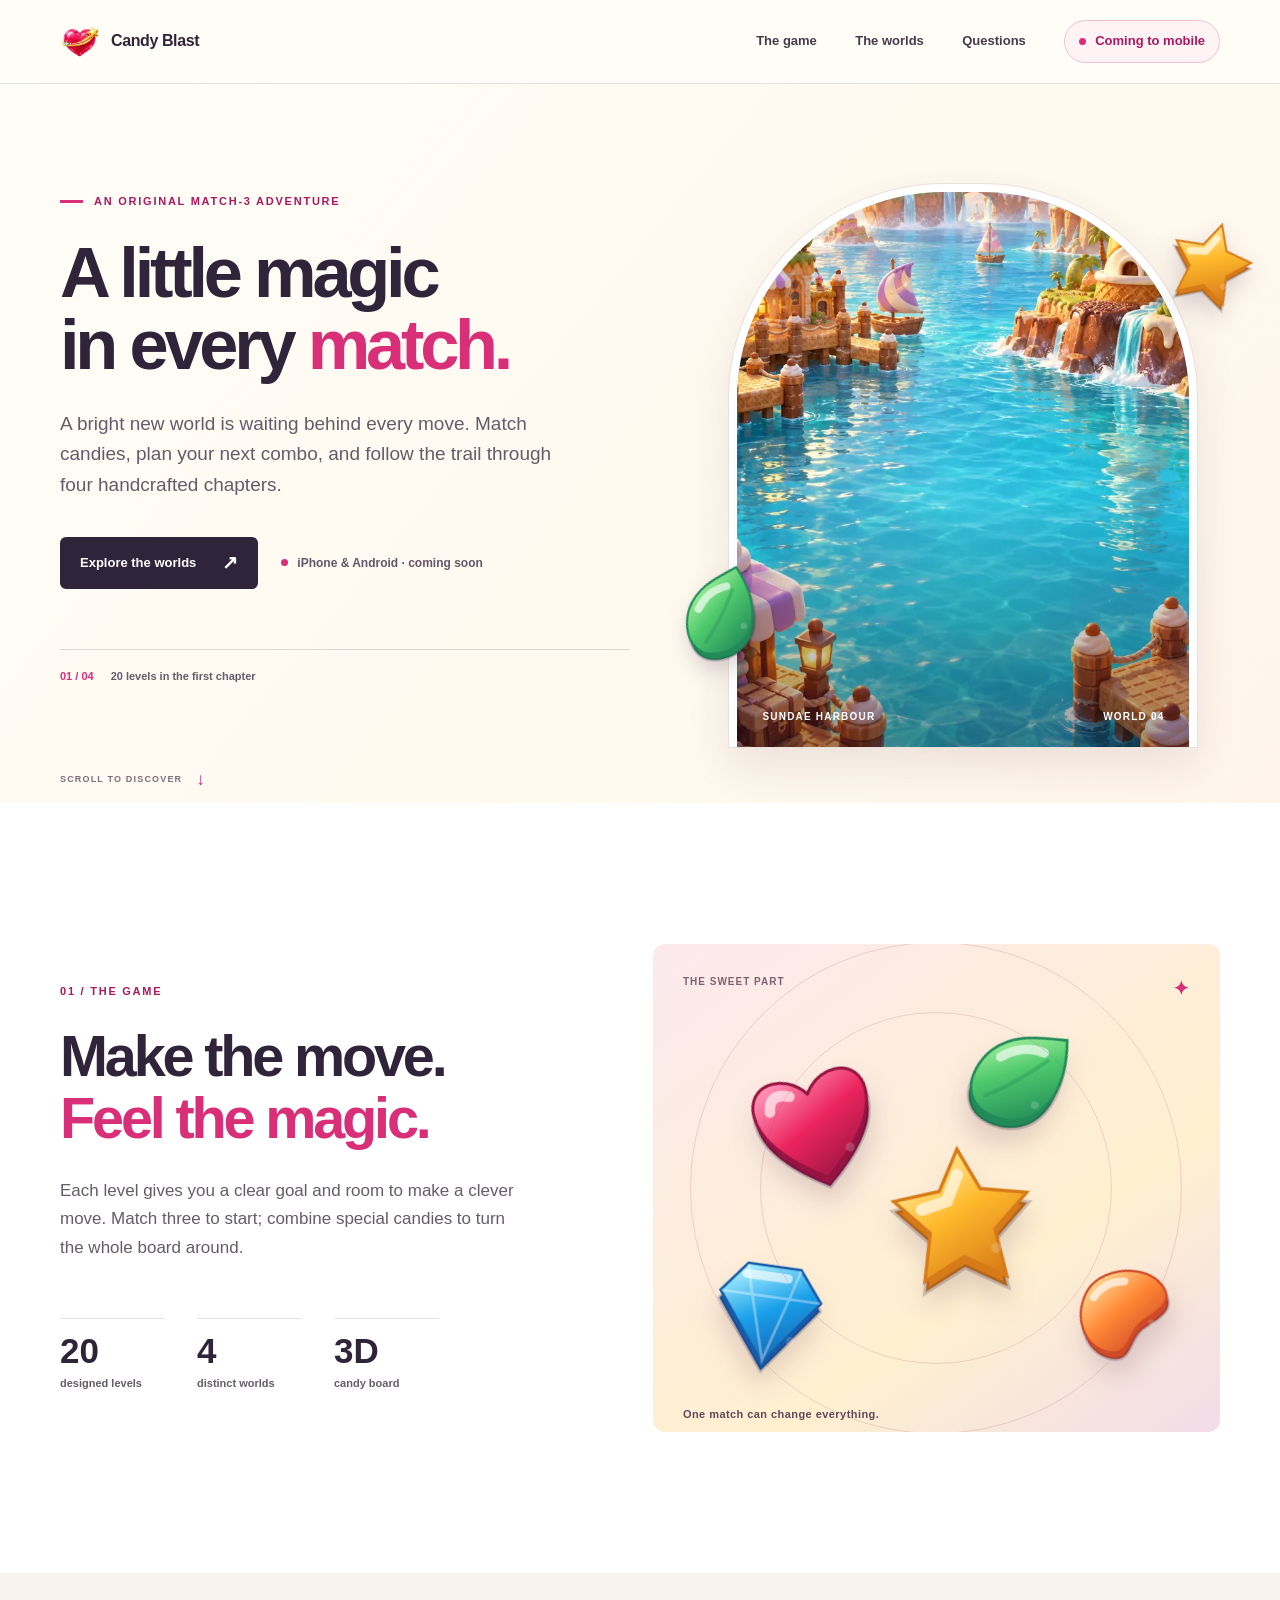
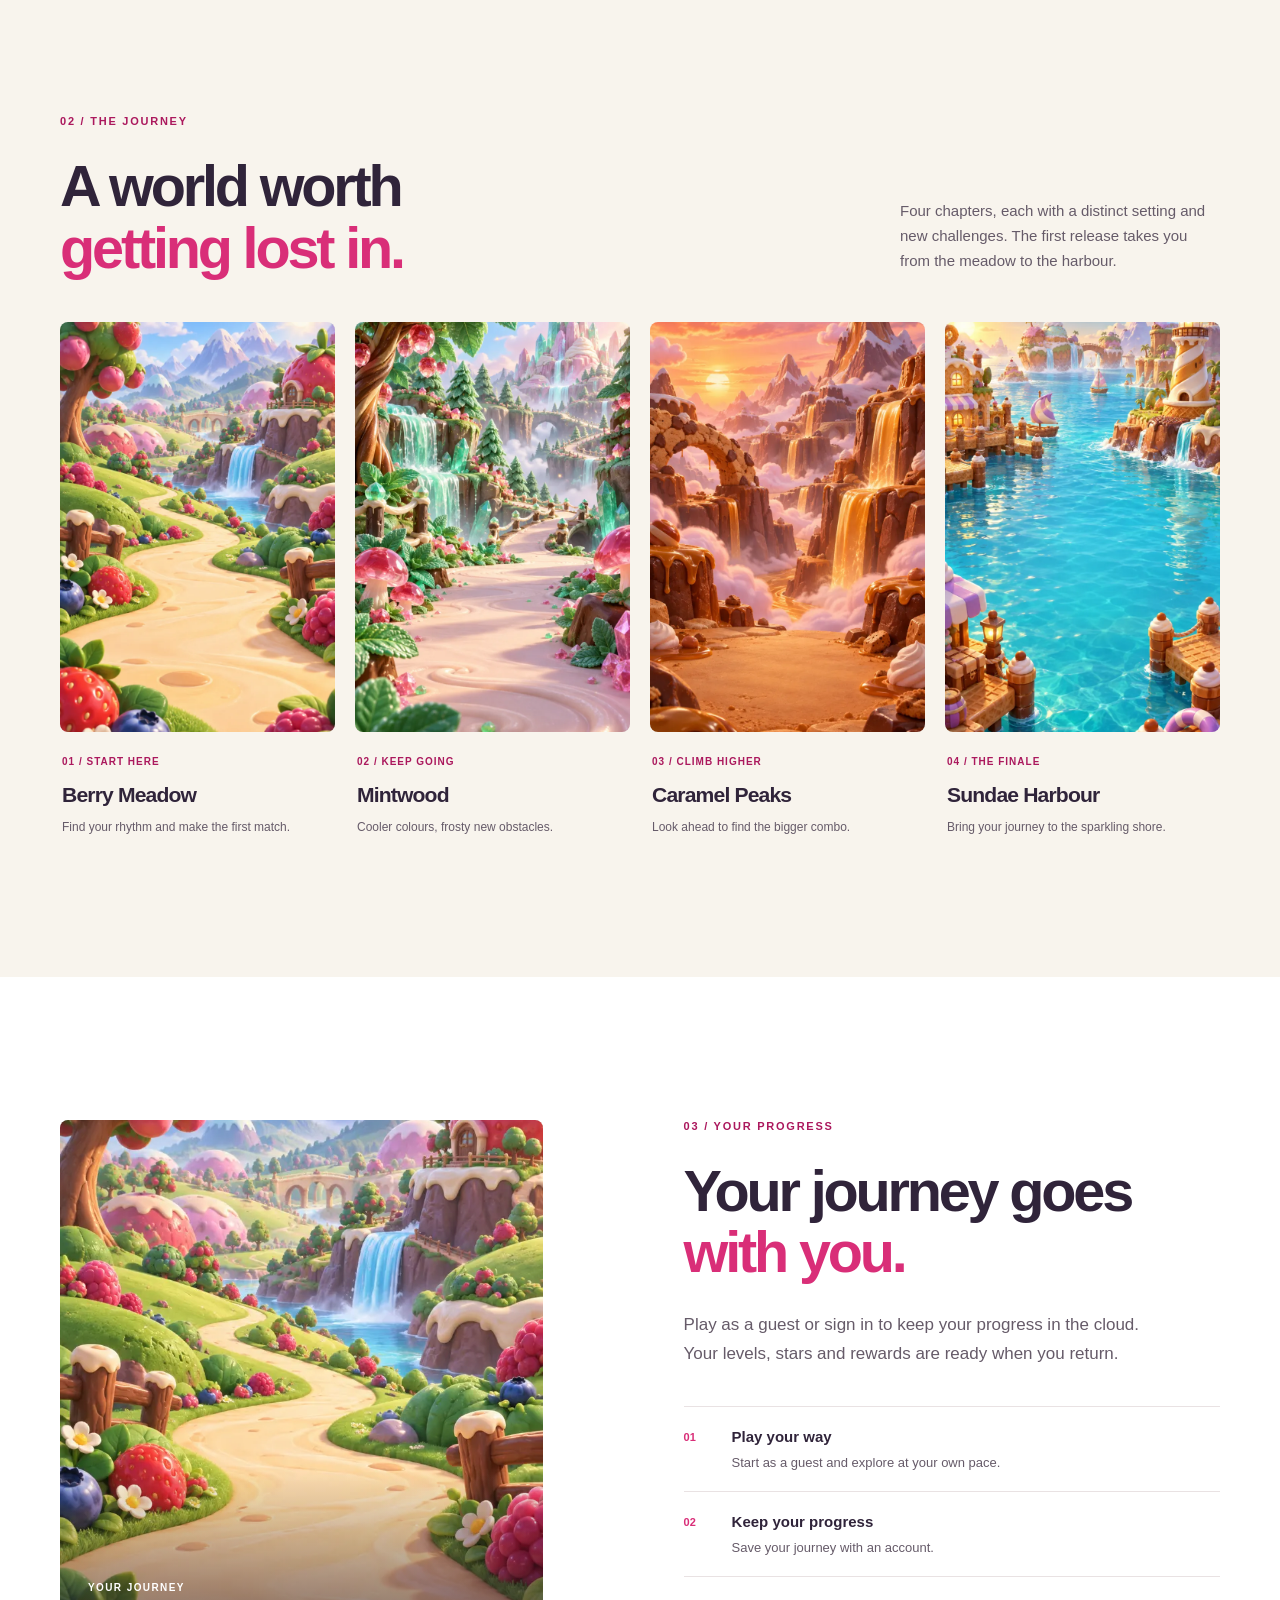
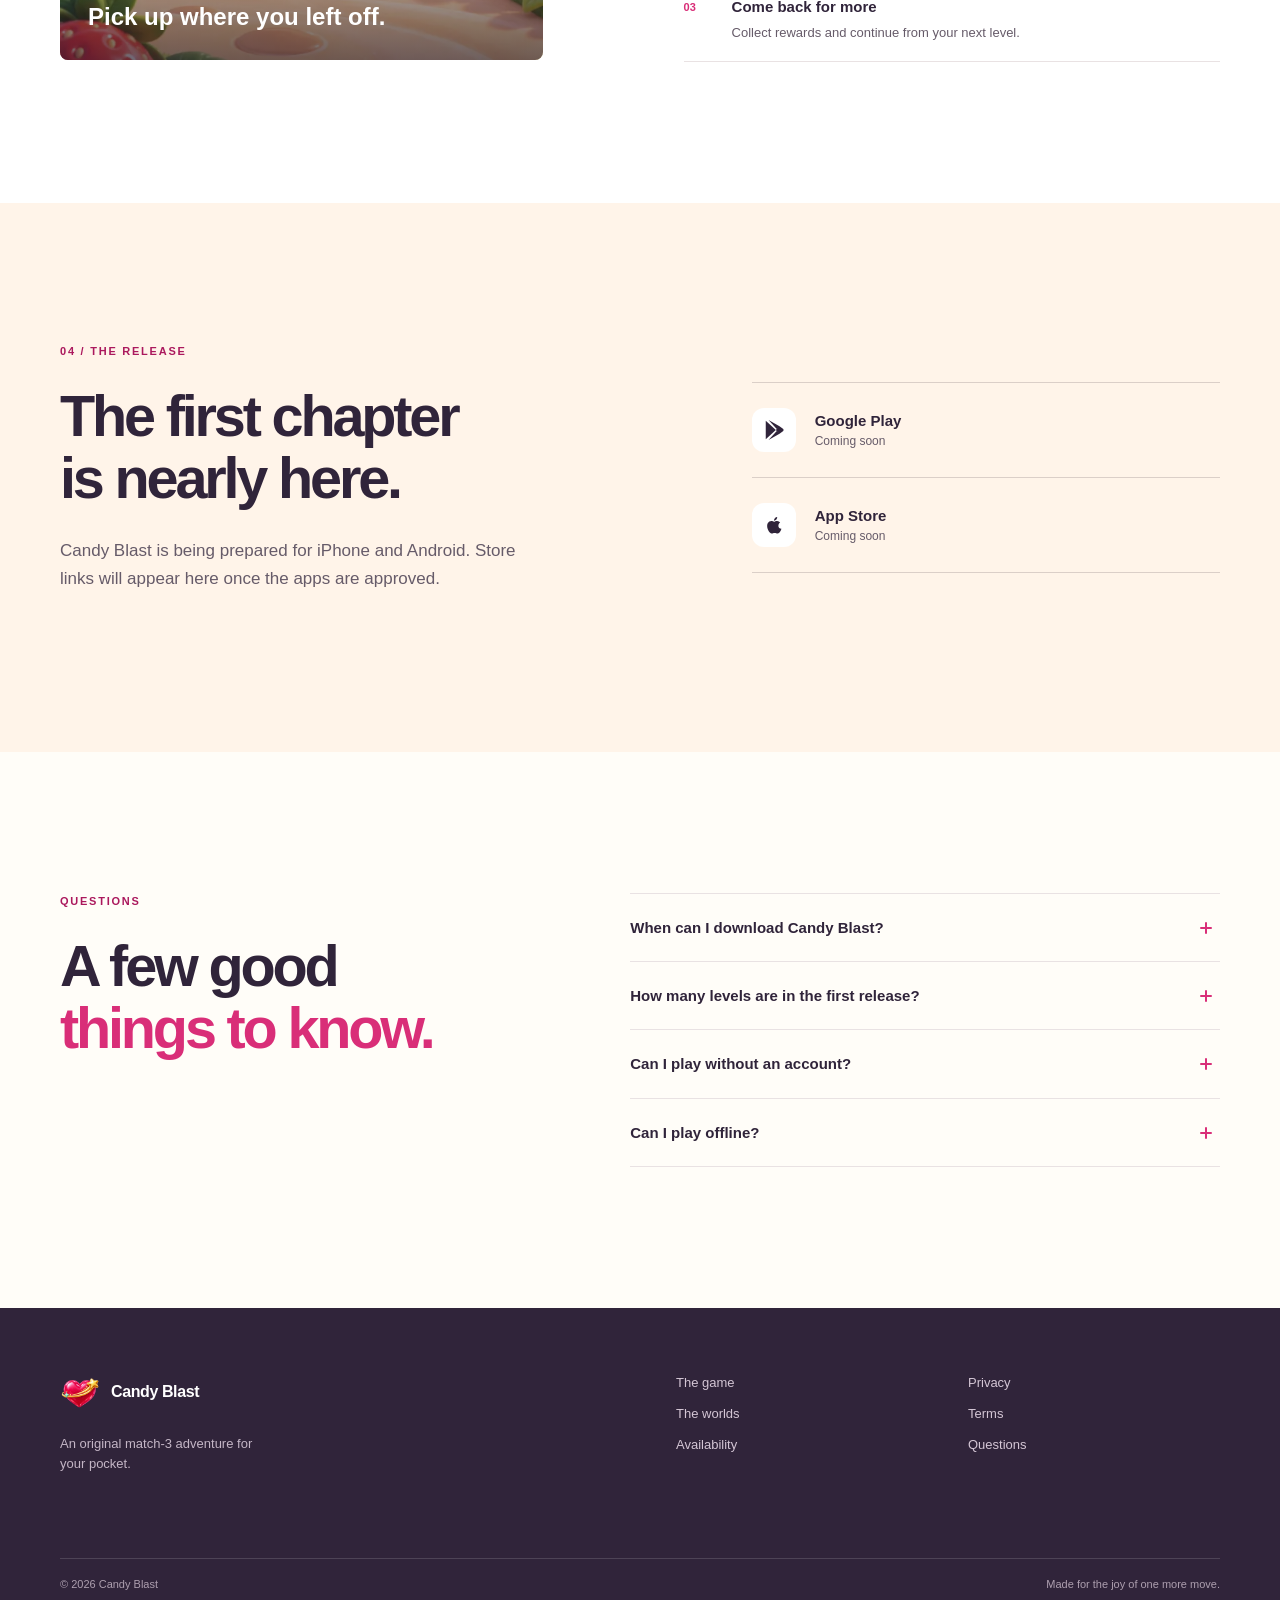
==== commit eb1519b5: "Refine landing layout and mobile presentation" ====
--- a/index.html
+++ b/index.html
@@ -3,244 +3,182 @@
 <head>
   <meta charset="utf-8">
   <meta name="viewport" content="width=device-width, initial-scale=1, viewport-fit=cover">
-  <meta name="theme-color" content="#fffaf4">
-  <meta name="description" content="Candy Blast is a bright, handcrafted match-3 adventure coming to iPhone and Android.">
-  <meta property="og:title" content="Candy Blast — A world made of sweet surprises">
-  <meta property="og:description" content="Match, explore and carry your progress across devices in a handcrafted candy adventure.">
+  <meta name="theme-color" content="#fffdf8">
+  <meta name="description" content="Candy Blast is an original match-3 adventure for iPhone and Android. Explore four candy worlds and 20 carefully designed levels.">
+  <meta property="og:type" content="website">
+  <meta property="og:title" content="Candy Blast — A little magic in every match">
+  <meta property="og:description" content="An original match-3 adventure, coming to iPhone and Android.">
+  <meta property="og:url" content="https://candyblast-official-site.vercel.app/">
   <meta property="og:image" content="https://candyblast-official-site.vercel.app/images/worlds/sundae-harbour.webp">
-  <meta property="og:type" content="website">
-  <meta property="og:url" content="https://candyblast-official-site.vercel.app/">
   <meta name="twitter:card" content="summary_large_image">
-  <title>Candy Blast — A world made of sweet surprises</title>
+  <title>Candy Blast — A little magic in every match</title>
   <link rel="icon" href="images/ui/app-icon-512.png">
   <link rel="apple-touch-icon" href="images/ui/app-icon-512.png">
   <link rel="manifest" href="site.webmanifest">
-  <link rel="preload" href="images/ui/candyblast-logo.webp" as="image" type="image/webp">
   <link rel="preload" href="images/worlds/sundae-harbour.webp" as="image" type="image/webp">
   <link rel="stylesheet" href="styles.css">
   <script defer src="script.js"></script>
   <script type="application/ld+json">
-    {"@context":"https://schema.org","@type":"MobileApplication","name":"Candy Blast","applicationCategory":"GameApplication","operatingSystem":"Android, iOS","description":"A handcrafted mobile match-3 adventure."}
+    {"@context":"https://schema.org","@type":"MobileApplication","name":"Candy Blast","applicationCategory":"GameApplication","operatingSystem":"Android, iOS","description":"An original mobile match-3 adventure."}
   </script>
 </head>
 <body>
   <a class="skip-link" href="#main">Skip to content</a>
   <header class="site-header" data-header>
-    <div class="nav-shell">
+    <div class="header-inner">
       <a class="brand" href="/" aria-label="Candy Blast home">
-        <img src="images/ui/app-icon-512.png" alt="" width="48" height="48">
+        <img src="images/ui/app-icon-512.png" alt="" width="40" height="40">
         <span>Candy Blast</span>
       </a>
-      <button class="menu-button" type="button" aria-expanded="false" aria-controls="site-nav" aria-label="Open menu" data-menu-button>
-        <span></span><span></span><span></span>
+      <button class="menu-button" type="button" aria-expanded="false" aria-controls="primary-nav" aria-label="Open menu" data-menu-button>
+        <span></span><span></span>
       </button>
-      <nav id="site-nav" class="site-nav" aria-label="Main navigation" data-nav>
-        <a href="#adventure">Adventure</a>
-        <a href="#features">Features</a>
-        <a href="#worlds">Worlds</a>
-        <a href="#questions">FAQ</a>
-        <a class="nav-cta" href="#download">Coming soon</a>
+      <nav class="primary-nav" id="primary-nav" aria-label="Main navigation" data-nav>
+        <a href="#game">The game</a>
+        <a href="#worlds">The worlds</a>
+        <a href="#questions">Questions</a>
+        <a class="nav-status" href="#release"><span class="status-dot"></span> Coming to mobile</a>
       </nav>
     </div>
   </header>
 
   <main id="main">
-    <section class="hero" id="adventure">
-      <div class="hero-orb hero-orb-one" aria-hidden="true"></div>
-      <div class="hero-orb hero-orb-two" aria-hidden="true"></div>
-      <div class="hero-inner">
-        <div class="hero-copy reveal">
-          <p class="eyebrow"><span></span> Handcrafted for mobile</p>
-          <img class="hero-logo" src="images/ui/candyblast-logo.webp" alt="Candy Blast" width="560" height="373">
-          <h1>A little move can start a <span>big adventure.</span></h1>
-          <p class="hero-lead">Match bright candies, build clever combos and follow a joyful journey through four delicious worlds.</p>
-          <div class="store-actions" id="download">
-            <button class="store-button" type="button" disabled aria-label="Google Play version coming soon">
-              <svg viewBox="0 0 24 24" aria-hidden="true"><path d="M3.6 2.8 13.8 12 3.6 21.2c-.4-.4-.6-1-.6-1.6V4.4c0-.6.2-1.2.6-1.6Zm11.3 10.1 2.7 2.4-10.8 6 8.1-8.4Zm3.9-3.5 2.4 1.3c1 .6 1 2 0 2.6l-2.4 1.3-3-2.6 3-2.6ZM6.8 2.7l10.8 6-2.7 2.4-8.1-8.4Z"/></svg>
-              <span><small>Coming soon to</small><strong>Google Play</strong></span>
-            </button>
-            <button class="store-button" type="button" disabled aria-label="App Store version coming soon">
-              <svg viewBox="0 0 24 24" aria-hidden="true"><path d="M16.7 12.8c0-2.4 2-3.6 2.1-3.7a4.5 4.5 0 0 0-3.5-1.9c-1.5-.2-2.9.9-3.7.9-.8 0-2-1-3.3-.9a4.8 4.8 0 0 0-4.1 2.5c-1.8 3-.5 7.5 1.3 10 .9 1.2 1.9 2.5 3.2 2.4 1.3 0 1.8-.8 3.5-.8 1.6 0 2.1.8 3.5.8s2.3-1.2 3.1-2.4a10.8 10.8 0 0 0 1.5-3.1 4.2 4.2 0 0 1-3.6-3.8ZM14.3 5.6a4.2 4.2 0 0 0 1-3 4.3 4.3 0 0 0-2.8 1.4 4 4 0 0 0-1 2.9 3.6 3.6 0 0 0 2.8-1.3Z"/></svg>
-              <span><small>Coming soon to the</small><strong>App Store</strong></span>
-            </button>
+    <section class="hero" aria-labelledby="hero-title">
+      <div class="hero-grid wrap">
+        <div class="hero-copy">
+          <p class="overline"><span class="overline-mark"></span> AN ORIGINAL MATCH-3 ADVENTURE</p>
+          <h1 id="hero-title">A little magic<br>in every <em>match.</em></h1>
+          <p class="hero-lead">A bright new world is waiting behind every move. Match candies, plan your next combo, and follow the trail through four handcrafted chapters.</p>
+          <div class="hero-actions">
+            <a class="primary-link" href="#worlds">Explore the worlds <span aria-hidden="true">↗</span></a>
+            <span class="hero-availability"><span class="status-dot"></span> iPhone & Android · coming soon</span>
           </div>
-          <p class="release-note"><span aria-hidden="true">✦</span> First chapter: 20 carefully tuned levels</p>
+          <div class="hero-detail"><span>01 / 04</span><span>20 levels in the first chapter</span></div>
         </div>
+        <div class="hero-visual">
+          <div class="hero-image-frame">
+            <img class="hero-image" src="images/worlds/sundae-harbour.webp" width="720" height="1280" alt="A sunlit candy harbour with islands, waterfalls and a winding route">
+            <div class="hero-image-caption"><span>SUNDAE HARBOUR</span><span>WORLD 04</span></div>
+          </div>
+          <img class="hero-candy hero-candy-mint" src="images/candies/mint.svg" alt="" width="110" height="110">
+          <img class="hero-candy hero-candy-star" src="images/candies/star.svg" alt="" width="100" height="100">
+        </div>
+      </div>
+      <div class="hero-bottom wrap"><span>SCROLL TO DISCOVER</span><span aria-hidden="true">↓</span></div>
+    </section>
 
-        <div class="hero-stage reveal" aria-label="Candy Blast mobile game preview">
-          <img class="floating-candy candy-a" src="images/candies/mint.svg" alt="">
-          <img class="floating-candy candy-b" src="images/candies/star.svg" alt="">
-          <img class="floating-candy candy-c" src="images/candies/berry.svg" alt="">
-          <div class="phone">
-            <div class="phone-speaker"></div>
-            <div class="phone-screen">
-              <img class="phone-world" src="images/worlds/sundae-harbour.webp" alt="">
-              <div class="phone-shade"></div>
-              <div class="phone-status"><span>9:41</span><span aria-hidden="true">● ◒ ▰</span></div>
-              <div class="phone-player"><span>SI</span><div><strong>Sweet Sailor</strong><small>Level 8</small></div><b>♥ 5</b></div>
-              <img class="phone-logo" src="images/ui/candyblast-logo.webp" alt="">
-              <button class="play-pill" type="button" tabindex="-1"><span>Play</span><i aria-hidden="true">▶</i></button>
-              <div class="phone-dock" aria-hidden="true">
-                <span><svg viewBox="0 0 24 24"><path d="M5 11h14v10H5zM8 3h3v8H8zM13 6h3v5h-3z"/></svg></span>
-                <span><svg viewBox="0 0 24 24"><path d="M12 21s-7-4.4-7-10a4 4 0 0 1 7-2.7A4 4 0 0 1 19 11c0 5.6-7 10-7 10Z"/></svg></span>
-                <span><svg viewBox="0 0 24 24"><path d="M4 7h16v13H4zM8 4h8v3H8z"/></svg></span>
-              </div>
-            </div>
-          </div>
-          <div class="hero-badge badge-level"><strong>20</strong><span>crafted<br>levels</span></div>
-          <div class="hero-badge badge-cloud">
-            <svg viewBox="0 0 24 24" aria-hidden="true"><path d="M7 19h11a4 4 0 0 0 .7-7.9A6.5 6.5 0 0 0 6.1 9.6 4.7 4.7 0 0 0 7 19Z"/></svg>
-            <span>Cloud progress</span>
+    <section class="game-section section-space" id="game" aria-labelledby="game-title">
+      <div class="wrap game-layout">
+        <div class="game-intro">
+          <p class="section-index">01 / THE GAME</p>
+          <h2 id="game-title">Make the move.<br><em>Feel the magic.</em></h2>
+          <p>Each level gives you a clear goal and room to make a clever move. Match three to start; combine special candies to turn the whole board around.</p>
+          <div class="game-highlights">
+            <div><strong>20</strong><span>designed levels</span></div>
+            <div><strong>4</strong><span>distinct worlds</span></div>
+            <div><strong>3D</strong><span>candy board</span></div>
           </div>
         </div>
-      </div>
-      <div class="hero-wave" aria-hidden="true"></div>
-    </section>
-
-    <section class="quick-facts" aria-label="Game highlights">
-      <div class="section-shell quick-facts-grid">
-        <div><strong>20</strong><span>handcrafted levels</span></div>
-        <div><strong>4</strong><span>distinct candy worlds</span></div>
-        <div><strong>3D</strong><span>tactile game board</span></div>
-        <div><strong>∞</strong><span>offline-friendly fun</span></div>
+        <div class="game-illustration" aria-label="Illustration of Candy Blast candies">
+          <div class="game-illustration-top"><span>THE SWEET PART</span><span aria-hidden="true">✦</span></div>
+          <div class="candy-composition" aria-hidden="true">
+            <img class="illustration-candy berry" src="images/candies/berry.svg" alt="" loading="lazy">
+            <img class="illustration-candy mint" src="images/candies/mint.svg" alt="" loading="lazy">
+            <img class="illustration-candy star" src="images/candies/star.svg" alt="" loading="lazy">
+            <img class="illustration-candy diamond" src="images/candies/diamond.svg" alt="" loading="lazy">
+            <img class="illustration-candy orange" src="images/candies/orange.svg" alt="" loading="lazy">
+          </div>
+          <p>One match can change everything.</p>
+        </div>
       </div>
     </section>
 
-    <section class="play-section section-pad" id="features">
-      <div class="section-shell split-layout">
-        <div class="board-showcase reveal">
-          <div class="board-glow"></div>
-          <div class="board-card">
-            <div class="board-head"><span><b>12</b> moves</span><strong>Match the sweets</strong><span><b>2</b> goals</span></div>
-            <div class="candy-grid" aria-hidden="true">
-              <img src="images/candies/berry.svg" alt=""><img src="images/candies/mint.svg" alt=""><img src="images/candies/star.svg" alt=""><img src="images/candies/orange.svg" alt=""><img src="images/candies/diamond.svg" alt="">
-              <img src="images/candies/grape.svg" alt=""><img src="images/candies/star.svg" alt=""><img src="images/candies/mint.svg" alt=""><img src="images/candies/berry.svg" alt=""><img src="images/candies/orange.svg" alt="">
-              <img src="images/candies/mint.svg" alt=""><img class="candy-pop" src="images/candies/berry.svg" alt=""><img class="candy-pop" src="images/candies/berry.svg" alt=""><img class="candy-pop" src="images/candies/berry.svg" alt=""><img src="images/candies/star.svg" alt="">
-              <img src="images/candies/diamond.svg" alt=""><img src="images/candies/grape.svg" alt=""><img src="images/candies/orange.svg" alt=""><img src="images/candies/mint.svg" alt=""><img src="images/candies/diamond.svg" alt="">
-              <img src="images/candies/star.svg" alt=""><img src="images/candies/orange.svg" alt=""><img src="images/candies/grape.svg" alt=""><img src="images/candies/diamond.svg" alt=""><img src="images/candies/mint.svg" alt="">
-            </div>
+    <section class="worlds-section section-space" id="worlds" aria-labelledby="worlds-title">
+      <div class="wrap">
+        <div class="section-heading">
+          <div>
+            <p class="section-index">02 / THE JOURNEY</p>
+            <h2 id="worlds-title">A world worth<br><em>getting lost in.</em></h2>
           </div>
-          <div class="combo-chip"><span>Sweet!</span><b>+1,240</b></div>
+          <p>Four chapters, each with a distinct setting and new challenges. The first release takes you from the meadow to the harbour.</p>
         </div>
-        <div class="section-copy reveal">
-          <p class="eyebrow"><span></span> Made for your thumbs</p>
-          <h2>Easy to start.<br><em>Delightful to master.</em></h2>
-          <p>Every level has a clear goal, a readable board and responsive controls. Build striped, wrapped and prism candies, then combine them for playful chain reactions.</p>
-          <ul class="check-list">
-            <li><i><svg viewBox="0 0 24 24"><path d="m6 12 4 4 8-9"/></svg></i><span><strong>Clear goals</strong> that grow naturally with every world.</span></li>
-            <li><i><svg viewBox="0 0 24 24"><path d="m6 12 4 4 8-9"/></svg></i><span><strong>Helpful boosters</strong> that activate exactly where you choose.</span></li>
-            <li><i><svg viewBox="0 0 24 24"><path d="m6 12 4 4 8-9"/></svg></i><span><strong>Fast feedback</strong> with crisp motion, sound and touch effects.</span></li>
+        <div class="world-grid">
+          <article class="world-card">
+            <div class="world-image"><img src="images/worlds/berry-meadow.webp" width="720" height="1280" alt="Berry Meadow with fruit trees, candy hills and a winding path" loading="lazy"></div>
+            <div class="world-meta"><span>01 / START HERE</span><h3>Berry Meadow</h3><p>Find your rhythm and make the first match.</p></div>
+          </article>
+          <article class="world-card">
+            <div class="world-image"><img src="images/worlds/mintwood.webp" width="720" height="1280" alt="Mintwood forest with glowing trees and waterfalls" loading="lazy"></div>
+            <div class="world-meta"><span>02 / KEEP GOING</span><h3>Mintwood</h3><p>Cooler colours, frosty new obstacles.</p></div>
+          </article>
+          <article class="world-card">
+            <div class="world-image"><img src="images/worlds/caramel-peaks.webp" width="720" height="1280" alt="Caramel Peaks with golden cliffs and waterfalls" loading="lazy"></div>
+            <div class="world-meta"><span>03 / CLIMB HIGHER</span><h3>Caramel Peaks</h3><p>Look ahead to find the bigger combo.</p></div>
+          </article>
+          <article class="world-card">
+            <div class="world-image"><img src="images/worlds/sundae-harbour.webp" width="720" height="1280" alt="Sundae Harbour with turquoise water and candy islands" loading="lazy"></div>
+            <div class="world-meta"><span>04 / THE FINALE</span><h3>Sundae Harbour</h3><p>Bring your journey to the sparkling shore.</p></div>
+          </article>
+        </div>
+      </div>
+    </section>
+
+    <section class="progress-section section-space" aria-labelledby="progress-title">
+      <div class="wrap progress-layout">
+        <div class="progress-visual">
+          <img src="images/worlds/berry-meadow.webp" width="720" height="1280" alt="The first Candy Blast world with a route through a berry meadow" loading="lazy">
+          <div class="progress-visual-label"><span>YOUR JOURNEY</span><strong>Pick up where you left off.</strong></div>
+        </div>
+        <div class="progress-copy">
+          <p class="section-index">03 / YOUR PROGRESS</p>
+          <h2 id="progress-title">Your journey goes<br><em>with you.</em></h2>
+          <p>Play as a guest or sign in to keep your progress in the cloud. Your levels, stars and rewards are ready when you return.</p>
+          <ul class="progress-list">
+            <li><span>01</span><div><strong>Play your way</strong><p>Start as a guest and explore at your own pace.</p></div></li>
+            <li><span>02</span><div><strong>Keep your progress</strong><p>Save your journey with an account.</p></div></li>
+            <li><span>03</span><div><strong>Come back for more</strong><p>Collect rewards and continue from your next level.</p></div></li>
           </ul>
         </div>
       </div>
     </section>
 
-    <section class="worlds-section section-pad" id="worlds">
-      <div class="section-shell">
-        <div class="section-heading reveal">
-          <p class="eyebrow centered"><span></span> Follow the candy trail <span></span></p>
-          <h2>Four worlds. One sweet journey.</h2>
-          <p>Each chapter brings its own atmosphere, challenge mix and handcrafted path.</p>
+    <section class="release-section section-space" id="release" aria-labelledby="release-title">
+      <div class="wrap release-layout">
+        <div class="release-copy">
+          <p class="section-index">04 / THE RELEASE</p>
+          <h2 id="release-title">The first chapter<br>is nearly here.</h2>
+          <p>Candy Blast is being prepared for iPhone and Android. Store links will appear here once the apps are approved.</p>
         </div>
-        <div class="world-grid">
-          <article class="world-card reveal">
-            <img src="images/worlds/berry-meadow.webp" alt="A colorful berry meadow candy world" loading="lazy">
-            <div><span>World 01</span><h3>Berry Meadow</h3><p>Learn the rhythm among bright berry hills.</p></div>
-          </article>
-          <article class="world-card reveal">
-            <img src="images/worlds/mintwood.webp" alt="A magical mint forest candy world" loading="lazy">
-            <div><span>World 02</span><h3>Mintwood</h3><p>Clear frosty layers beneath the glowing trees.</p></div>
-          </article>
-          <article class="world-card reveal">
-            <img src="images/worlds/caramel-peaks.webp" alt="A caramel mountain candy world" loading="lazy">
-            <div><span>World 03</span><h3>Caramel Peaks</h3><p>Climb toward trickier goals and bigger combos.</p></div>
-          </article>
-          <article class="world-card reveal">
-            <img src="images/worlds/sundae-harbour.webp" alt="A sunny sundae harbour candy world" loading="lazy">
-            <div><span>World 04</span><h3>Sundae Harbour</h3><p>Finish the chapter beside sparkling candy seas.</p></div>
-          </article>
+        <div class="release-status" aria-label="Store availability">
+          <div class="release-platform"><span class="platform-icon" aria-hidden="true"><svg viewBox="0 0 24 24"><path d="m3 2 11 10L3 22V2Zm12 11 3 3-12 7 9-10Zm3-5 3 2c2 1 2 3 0 4l-3 2-4-4 4-4ZM6 1l12 7-3 3L6 1Z"/></svg></span><span><strong>Google Play</strong><small>Coming soon</small></span></div>
+          <div class="release-platform"><span class="platform-icon" aria-hidden="true"><svg viewBox="0 0 24 24"><path d="M16.8 12.7c0-2.2 1.8-3.3 1.9-3.4a4 4 0 0 0-3.2-1.7c-1.4-.1-2.7.8-3.4.8-.8 0-1.9-.8-3-.8a4.4 4.4 0 0 0-3.8 2.3c-1.6 2.8-.4 6.9 1.2 9.2.8 1.1 1.8 2.3 3 2.2 1.2 0 1.7-.7 3.2-.7s2 .7 3.2.7 2.1-1.1 2.9-2.2a9.7 9.7 0 0 0 1.3-2.9 3.9 3.9 0 0 1-3.4-3.5Zm-2.2-6.6a3.9 3.9 0 0 0 .9-2.8 4 4 0 0 0-2.6 1.3 3.6 3.6 0 0 0-.9 2.7 3.4 3.4 0 0 0 2.6-1.2Z"/></svg></span><span><strong>App Store</strong><small>Coming soon</small></span></div>
         </div>
       </div>
     </section>
 
-    <section class="feature-section section-pad">
-      <div class="section-shell">
-        <div class="section-heading reveal">
-          <p class="eyebrow centered"><span></span> Thoughtful from the start <span></span></p>
-          <h2>Everything your journey needs.</h2>
+    <section class="faq-section section-space" id="questions" aria-labelledby="faq-title">
+      <div class="wrap faq-layout">
+        <div>
+          <p class="section-index">QUESTIONS</p>
+          <h2 id="faq-title">A few good<br><em>things to know.</em></h2>
         </div>
-        <div class="feature-grid">
-          <article class="feature-card reveal">
-            <div class="feature-icon pink"><svg viewBox="0 0 24 24"><path d="M12 21s-7-4.4-7-10a4 4 0 0 1 7-2.7A4 4 0 0 1 19 11c0 5.6-7 10-7 10Z"/></svg></div>
-            <h3>Lives that make sense</h3><p>See exactly how many lives remain and when the next one returns.</p>
-          </article>
-          <article class="feature-card reveal">
-            <div class="feature-icon blue"><svg viewBox="0 0 24 24"><path d="M7 19h11a4 4 0 0 0 .7-7.9A6.5 6.5 0 0 0 6.1 9.6 4.7 4.7 0 0 0 7 19Z"/><path d="m9 14 2 2 4-5"/></svg></div>
-            <h3>Progress in the cloud</h3><p>Sign in to keep levels, stars, rewards and settings across devices.</p>
-          </article>
-          <article class="feature-card reveal">
-            <div class="feature-icon yellow"><svg viewBox="0 0 24 24"><path d="m12 2 2.6 5.4 5.9.8-4.3 4.2 1 5.9-5.2-2.8-5.2 2.8 1-5.9-4.3-4.2 5.9-.8L12 2Z"/></svg></div>
-            <h3>Rewards worth opening</h3><p>Daily gifts and Lucky Spin rewards feed directly into your adventure.</p>
-          </article>
-          <article class="feature-card reveal">
-            <div class="feature-icon green"><svg viewBox="0 0 24 24"><path d="M5 18V8l7-4 7 4v10l-7 3-7-3Z"/><path d="m5 8 7 4 7-4M12 12v9"/></svg></div>
-            <h3>Ready when you are</h3><p>Core play stays available after the first load, even with a weak connection.</p>
-          </article>
+        <div class="faq-list">
+          <details><summary>When can I download Candy Blast?<span aria-hidden="true"></span></summary><p>We are preparing the first mobile release. Once the apps are approved, this site will link directly to their Google Play and App Store pages.</p></details>
+          <details><summary>How many levels are in the first release?<span aria-hidden="true"></span></summary><p>The first chapter has 20 designed levels across four worlds.</p></details>
+          <details><summary>Can I play without an account?<span aria-hidden="true"></span></summary><p>Yes. Guest play stores progress on your device. Signing in adds cloud progress.</p></details>
+          <details><summary>Can I play offline?<span aria-hidden="true"></span></summary><p>Core play works after the game has loaded. Account sign-in and cloud sync require a connection.</p></details>
         </div>
-      </div>
-    </section>
-
-    <section class="account-section section-pad">
-      <div class="section-shell account-card reveal">
-        <div class="account-copy">
-          <p class="eyebrow"><span></span> Your adventure, remembered</p>
-          <h2>Play here. Continue there.</h2>
-          <p>Create a Candy Blast profile with email, Google or Apple and carry your progress to another device.</p>
-          <div class="account-points"><span><i></i>Secure sign-in</span><span><i></i>Automatic sync</span><span><i></i>Guest play included</span></div>
-        </div>
-        <div class="profile-stack" aria-hidden="true">
-          <div class="profile-card profile-back"><img src="images/candies/star.svg" alt=""><span><b>18</b> levels</span></div>
-          <div class="profile-card profile-front"><img src="images/ui/app-icon-512.png" alt=""><div><small>Welcome back</small><strong>Sweet Sailor</strong><span>★★★★☆ · Level 8</span></div><b>Synced</b></div>
-        </div>
-      </div>
-    </section>
-
-    <section class="faq-section section-pad" id="questions">
-      <div class="section-shell faq-layout">
-        <div class="section-copy reveal">
-          <p class="eyebrow"><span></span> Good to know</p>
-          <h2>Questions before your first move?</h2>
-          <p>Here are the details for the first Candy Blast mobile release.</p>
-        </div>
-        <div class="faq-list reveal">
-          <details><summary>When will Candy Blast be available?<span></span></summary><p>The first Android and iPhone release is being polished now. Store links will appear here as soon as the builds are approved.</p></details>
-          <details><summary>How many levels are included?<span></span></summary><p>The first chapter contains 20 handcrafted levels across four worlds. More chapters can follow after the launch build is stable.</p></details>
-          <details><summary>Can I play without an account?<span></span></summary><p>Yes. Guest play stores progress on the device. Signing in adds cloud backup and cross-device progress.</p></details>
-          <details><summary>Does it work offline?<span></span></summary><p>Core gameplay is designed to keep working after the game has loaded. Sign-in, cloud sync and online features need a connection.</p></details>
-        </div>
-      </div>
-    </section>
-
-    <section class="final-cta" aria-labelledby="cta-title">
-      <img class="cta-candy cta-left" src="images/candies/mint.svg" alt="">
-      <img class="cta-candy cta-right" src="images/candies/star.svg" alt="">
-      <div class="section-shell final-cta-inner reveal">
-        <img src="images/ui/candyblast-logo.webp" alt="" width="280" height="187">
-        <h2 id="cta-title">Your sweetest journey is almost ready.</h2>
-        <p>Android and iPhone editions are coming soon.</p>
-        <a href="#download">See store availability</a>
       </div>
     </section>
   </main>
 
   <footer class="site-footer">
-    <div class="section-shell footer-grid">
-      <a class="footer-brand" href="/"><img src="images/ui/app-icon-512.png" alt="" width="52" height="52"><span><strong>Candy Blast</strong><small>Small moves. Big candy magic.</small></span></a>
-      <div class="footer-links"><strong>Explore</strong><a href="#features">Features</a><a href="#worlds">Worlds</a><a href="#questions">FAQ</a></div>
-      <div class="footer-links"><strong>Legal</strong><a href="privacy.html">Privacy policy</a><a href="terms.html">Terms of service</a></div>
-      <div class="footer-note"><strong>Coming to mobile</strong><p>Designed for Android and iPhone with touch-first play.</p></div>
+    <div class="wrap footer-main">
+      <div><a class="brand footer-brand" href="/"><img src="images/ui/app-icon-512.png" alt="" width="40" height="40"><span>Candy Blast</span></a><p>An original match-3 adventure for your pocket.</p></div>
+      <div class="footer-links"><a href="#game">The game</a><a href="#worlds">The worlds</a><a href="#release">Availability</a></div>
+      <div class="footer-links"><a href="privacy.html">Privacy</a><a href="terms.html">Terms</a><a href="#questions">Questions</a></div>
     </div>
-    <div class="section-shell footer-bottom"><span>© 2026 Candy Blast. All rights reserved.</span><span>Made with care for puzzle players.</span></div>
+    <div class="wrap footer-bottom"><span>© 2026 Candy Blast</span><span>Made for the joy of one more move.</span></div>
   </footer>
 </body>
 </html>
--- a/styles.css
+++ b/styles.css
@@ -1,620 +1,399 @@
 :root {
-  --ink: #37253e;
-  --ink-soft: #67556d;
-  --pink: #ec3f8f;
-  --pink-deep: #cc2472;
-  --pink-soft: #fff0f7;
-  --gold: #ffb921;
-  --cream: #fffaf4;
-  --paper: #ffffff;
-  --blue: #24a9e8;
-  --green: #35bf8b;
-  --line: #eadfeb;
-  --shadow-sm: 0 10px 30px rgba(81, 48, 85, .09);
-  --shadow-lg: 0 28px 80px rgba(75, 40, 83, .16);
-  --radius-md: 24px;
-  --radius-lg: 36px;
-  --shell: min(1180px, calc(100% - 40px));
-}
-
+  color-scheme: light;
+  --paper: #fffdf8;
+  --white: #fff;
+  --ink: #30243a;
+  --muted: #665b69;
+  --line: #e9e2e3;
+  --rose: #d92e78;
+  --rose-deep: #ab185d;
+  --butter: #ffe7a4;
+  --page: 1160px;
+}
 * { box-sizing: border-box; }
-html { scroll-behavior: smooth; scroll-padding-top: 92px; }
+html { scroll-behavior: smooth; scroll-padding-top: 100px; }
 body {
   margin: 0;
+  min-width: 280px;
   color: var(--ink);
-  background: var(--cream);
-  font: 500 16px/1.65 "Trebuchet MS", "Segoe UI", Arial, sans-serif;
+  background: var(--paper);
+  font: 400 16px/1.55 "Trebuchet MS", "Segoe UI", Arial, sans-serif;
   -webkit-font-smoothing: antialiased;
-  overflow-x: hidden;
-}
-button { font-family: inherit; }
+}
+body, main { overflow-x: clip; }
+button { font: inherit; }
 img, svg { display: block; max-width: 100%; }
+a { color: inherit; }
 button, a { -webkit-tap-highlight-color: transparent; }
-a { color: inherit; }
 h1, h2, h3, p { margin-top: 0; }
-h1, h2, h3 {
-  font-family: "Arial Rounded MT Bold", "Trebuchet MS", "Segoe UI", Arial, sans-serif;
-  text-wrap: balance;
-}
-p { text-wrap: pretty; }
-.section-shell { width: var(--shell); margin-inline: auto; }
-.section-pad { padding: 112px 0; }
+h1, h2, h3 { font-family: "Arial Rounded MT Bold", "Trebuchet MS", "Segoe UI", sans-serif; }
+.wrap { width: min(var(--page), calc(100% - 64px)); margin-inline: auto; }
+.section-space { padding-block: clamp(88px, 11vw, 154px); }
 .skip-link {
   position: fixed;
-  top: 12px;
-  left: 12px;
-  z-index: 1000;
+  z-index: 200;
+  top: 8px; left: 8px;
   padding: 10px 15px;
-  color: white;
+  color: var(--white);
+  border-radius: 4px;
   background: var(--ink);
-  border-radius: 10px;
   transform: translateY(-150%);
 }
 .skip-link:focus { transform: translateY(0); }
+:focus-visible { outline: 3px solid var(--rose); outline-offset: 4px; }
 
 .site-header {
-  position: fixed;
-  inset: 0 0 auto;
-  z-index: 100;
-  padding-top: max(12px, env(safe-area-inset-top));
-  transition: padding .25s ease, background .25s ease, box-shadow .25s ease;
-}
-.site-header.is-scrolled {
-  padding-top: max(7px, env(safe-area-inset-top));
-  background: rgba(255, 250, 244, .88);
-  box-shadow: 0 1px rgba(88, 51, 85, .08);
-  backdrop-filter: blur(18px) saturate(1.4);
-}
-.nav-shell {
-  width: var(--shell);
-  min-height: 68px;
+  position: relative;
+  z-index: 40;
+  background: var(--paper);
+  border-bottom: 1px solid var(--line);
+}
+.header-inner {
+  width: min(var(--page), calc(100% - 64px));
+  height: 83px;
   margin-inline: auto;
-  padding: 8px 10px 8px 14px;
   display: flex;
   align-items: center;
   justify-content: space-between;
-  gap: 24px;
+  gap: 40px;
 }
 .brand {
   display: inline-flex;
   align-items: center;
+  flex: none;
   gap: 11px;
-  color: var(--ink);
   text-decoration: none;
-  font-size: 17px;
   font-weight: 850;
-  letter-spacing: -.3px;
-}
-.brand img { width: 44px; height: 44px; border-radius: 13px; box-shadow: 0 7px 15px rgba(146, 43, 102, .18); }
-.site-nav { display: flex; align-items: center; gap: 30px; }
-.site-nav a {
-  position: relative;
-  color: #614e65;
+  font-size: 16px;
+  letter-spacing: -.025em;
+}
+.brand img { width: 40px; height: 40px; border-radius: 11px; }
+.primary-nav { display: flex; align-items: center; gap: clamp(18px, 3vw, 43px); }
+.primary-nav a {
+  color: #473a4a;
+  font-size: 13px;
+  font-weight: 700;
   text-decoration: none;
-  font-size: 14px;
-  font-weight: 750;
-  transition: color .2s ease;
-}
-.site-nav a:not(.nav-cta)::after {
-  content: "";
-  position: absolute;
-  left: 0; right: 0; bottom: -5px;
-  height: 2px;
-  border-radius: 2px;
-  background: var(--pink);
-  transform: scaleX(0);
-  transition: transform .2s ease;
-}
-.site-nav a:hover { color: var(--pink-deep); }
-.site-nav a:hover::after { transform: scaleX(1); }
-.site-nav .nav-cta {
-  padding: 11px 18px;
-  color: white;
-  background: linear-gradient(180deg, #f75aa4, #df2d80);
-  border-radius: 14px;
-  box-shadow: 0 7px 16px rgba(222, 45, 128, .22), inset 0 1px rgba(255,255,255,.45);
-}
-.menu-button {
-  display: none;
-  width: 44px;
-  height: 44px;
-  padding: 11px;
-  border: 0;
-  border-radius: 13px;
-  background: white;
-  box-shadow: var(--shadow-sm);
-}
-.menu-button span { display: block; height: 2px; margin: 5px 0; border-radius: 2px; background: var(--ink); transition: transform .2s, opacity .2s; }
+  white-space: nowrap;
+}
+.primary-nav a:hover, .footer-links a:hover { color: var(--rose-deep); }
+.primary-nav .nav-status {
+  display: inline-flex;
+  align-items: center;
+  gap: 9px;
+  padding: 10px 14px;
+  color: var(--rose-deep);
+  border: 1px solid #edc1d3;
+  border-radius: 100px;
+  background: #fff3f6;
+}
+.status-dot { display: inline-block; width: 7px; height: 7px; flex: none; border-radius: 50%; background: var(--rose); }
+.menu-button { display: none; }
 
 .hero {
   position: relative;
-  min-height: 820px;
-  padding: 132px 0 80px;
-  overflow: hidden;
-  background:
-    radial-gradient(circle at 75% 25%, rgba(255, 219, 121, .42), transparent 28%),
-    radial-gradient(circle at 13% 42%, rgba(255, 178, 216, .28), transparent 30%),
-    linear-gradient(180deg, #fffdf9 0%, #fff6ee 78%, #fff 100%);
-}
-.hero::before {
-  content: "";
-  position: absolute;
-  inset: 0;
-  opacity: .35;
-  pointer-events: none;
-  background-image: radial-gradient(rgba(227, 108, 161, .24) 1px, transparent 1px);
-  background-size: 24px 24px;
-  mask-image: linear-gradient(to bottom, #000, transparent 72%);
-}
-.hero-inner {
-  position: relative;
-  z-index: 2;
-  width: var(--shell);
-  margin-inline: auto;
+  background: linear-gradient(130deg, #fffdf8 0%, #fff9ee 64%, #fff5eb 100%);
+}
+.hero-grid {
   display: grid;
-  grid-template-columns: minmax(0, 1fr) minmax(400px, .82fr);
-  align-items: center;
-  gap: clamp(45px, 7vw, 105px);
-}
-.hero-copy { padding: 35px 0 70px; }
-.eyebrow {
-  margin-bottom: 19px;
-  display: flex;
-  align-items: center;
-  gap: 10px;
-  color: var(--pink-deep);
+  grid-template-columns: minmax(0, 1fr) minmax(370px, .9fr);
+  align-items: center;
+  gap: clamp(50px, 6vw, 100px);
+  min-height: 672px;
+  padding-top: 53px;
+}
+.hero-copy { padding: 40px 0 55px; }
+.overline, .section-index {
+  color: var(--rose-deep);
   font-size: 11px;
   font-weight: 900;
-  letter-spacing: 2.25px;
-  text-transform: uppercase;
-}
-.eyebrow > span { width: 24px; height: 3px; border-radius: 5px; background: var(--gold); }
-.eyebrow.centered { justify-content: center; }
-.hero-logo { width: min(355px, 78%); height: auto; margin: 0 0 11px -14px; filter: drop-shadow(0 13px 13px rgba(179, 47, 113, .13)); }
-.hero h1 {
-  max-width: 650px;
-  margin-bottom: 23px;
-  font-size: clamp(46px, 5.6vw, 76px);
-  line-height: .99;
-  letter-spacing: -4.1px;
+  letter-spacing: .16em;
+}
+.overline { display: flex; align-items: center; gap: 11px; margin-bottom: 27px; }
+.overline-mark { width: 23px; height: 3px; background: var(--rose); }
+h1 {
+  max-width: 670px;
+  margin-bottom: 28px;
+  font-size: clamp(54px, 5.5vw, 86px);
+  line-height: 1.02;
+  letter-spacing: -.06em;
   font-weight: 900;
 }
-.hero h1 span { color: var(--pink); }
-.hero-lead { max-width: 590px; margin-bottom: 29px; color: var(--ink-soft); font-size: clamp(17px, 2vw, 20px); line-height: 1.65; }
-.store-actions { display: flex; flex-wrap: wrap; gap: 12px; }
-.store-button {
-  min-width: 194px;
-  min-height: 60px;
-  padding: 9px 18px;
-  display: flex;
-  align-items: center;
-  gap: 12px;
+h1 em, h2 em { color: var(--rose); font-style: normal; }
+.hero-lead { max-width: 500px; margin-bottom: 36px; color: var(--muted); font-size: clamp(16px, 1.5vw, 19px); line-height: 1.62; }
+.hero-actions { display: flex; align-items: center; flex-wrap: wrap; gap: 19px 23px; }
+.primary-link {
+  min-height: 52px;
+  padding: 13px 20px;
+  display: inline-flex;
+  align-items: center;
+  gap: 26px;
   color: white;
-  border: 1px solid #2b1b2f;
-  border-radius: 17px;
-  background: linear-gradient(180deg, #49354f, #2e2033);
-  box-shadow: 0 8px 20px rgba(51, 30, 57, .18), inset 0 1px rgba(255,255,255,.15);
-  opacity: 1;
-  text-align: left;
-}
-.store-button svg { width: 28px; height: 28px; flex: none; fill: white; }
-.store-button span { display: grid; }
-.store-button small { font-size: 9px; line-height: 1.1; letter-spacing: .2px; }
-.store-button strong { font-size: 17px; line-height: 1.3; }
-.release-note { margin: 16px 0 0; color: #837187; font-size: 13px; font-weight: 650; }
-.release-note span { margin-right: 5px; color: var(--gold); }
-.hero-stage { position: relative; min-height: 610px; display: grid; place-items: center; }
-.hero-orb { position: absolute; border-radius: 50%; filter: blur(1px); }
-.hero-orb-one { width: 490px; height: 490px; right: -150px; top: 70px; background: rgba(255, 219, 116, .22); }
-.hero-orb-two { width: 270px; height: 270px; left: -120px; bottom: 10px; background: rgba(238, 88, 157, .1); }
-.phone {
+  border-radius: 6px;
+  background: var(--ink);
+  text-decoration: none;
+  font-size: 13px;
+  font-weight: 800;
+  transition: background .2s ease, transform .2s ease;
+}
+.primary-link:hover { background: var(--rose-deep); transform: translateY(-2px); }
+.primary-link span { font-size: 19px; line-height: 1; }
+.hero-availability { display: inline-flex; align-items: center; gap: 9px; color: #655768; font-size: 12px; font-weight: 750; }
+.hero-detail { margin-top: 60px; padding-top: 18px; display: flex; gap: 17px; border-top: 1px solid #ded6d2; color: var(--muted); font-size: 11px; font-weight: 700; }
+.hero-detail span:first-child { color: var(--rose); }
+.hero-visual { position: relative; width: 100%; min-width: 0; height: 600px; display: flex; align-items: flex-end; justify-content: center; }
+.hero-image-frame {
   position: relative;
-  z-index: 3;
-  width: 316px;
-  aspect-ratio: .51;
-  padding: 11px;
-  border: 2px solid #3b2940;
-  border-radius: 55px;
-  background: #49364e;
-  box-shadow: inset 0 0 0 2px rgba(255,255,255,.25), 0 35px 75px rgba(89, 45, 91, .22), 0 8px 18px rgba(63, 31, 67, .15);
-  transform: rotate(2.6deg);
-}
-.phone::before { content: ""; position: absolute; inset: 7px; border: 1px solid rgba(255,255,255,.25); border-radius: 47px; pointer-events: none; }
-.phone-speaker { position: absolute; z-index: 9; width: 84px; height: 24px; top: 17px; left: 50%; border-radius: 20px; background: #302235; transform: translateX(-50%); }
-.phone-screen { position: relative; height: 100%; overflow: hidden; border-radius: 43px; color: white; background: #66d4ee; }
-.phone-world { position: absolute; inset: 0; width: 100%; height: 100%; object-fit: cover; }
-.phone-shade { position: absolute; inset: 0; background: linear-gradient(to bottom, rgba(44,26,50,.16), transparent 28%, transparent 58%, rgba(42,24,47,.25)); }
-.phone-status { position: relative; z-index: 2; padding: 14px 23px 0; display: flex; justify-content: space-between; font-size: 9px; font-weight: 800; }
-.phone-player {
+  width: min(100%, 468px);
+  height: 563px;
+  overflow: hidden;
+  border: 8px solid white;
+  border-bottom: 0;
+  border-radius: 215px 215px 0 0;
+  box-shadow: 0 0 0 1px #e9e0da, 0 18px 45px rgba(71,44,62,.11);
+  background: #9bdded;
+}
+.hero-image { width: 100%; height: 100%; object-fit: cover; object-position: center 45%; }
+.hero-image-frame::after { content: ""; position: absolute; inset: 55% 0 0; background: linear-gradient(transparent, rgba(36,25,46,.42)); pointer-events: none; }
+.hero-image-caption { position: absolute; z-index: 2; left: 25px; right: 25px; bottom: 22px; display: flex; justify-content: space-between; gap: 10px; color: white; font-size: 10px; font-weight: 900; letter-spacing: .12em; }
+.hero-candy { position: absolute; z-index: 3; filter: drop-shadow(0 10px 11px rgba(67,34,71,.2)); }
+.hero-candy-mint { width: 104px; left: -40px; bottom: 76px; transform: rotate(-18deg); animation: hover-candy 6s ease-in-out infinite; }
+.hero-candy-star { width: 99px; right: -39px; top: 69px; transform: rotate(17deg); animation: hover-candy 6.5s ease-in-out infinite reverse; }
+.hero-bottom { height: 47px; display: flex; align-items: center; gap: 14px; color: #806e7c; font-size: 9px; font-weight: 900; letter-spacing: .13em; }
+.hero-bottom span:last-child { color: var(--rose); font-size: 17px; line-height: 1; }
+
+.game-section { background: var(--white); }
+.game-layout { display: grid; grid-template-columns: minmax(0, .82fr) minmax(0, 1fr); align-items: center; gap: clamp(60px, 10vw, 150px); }
+.section-index { margin-bottom: 26px; }
+h2 { margin-bottom: 27px; font-size: clamp(40px, 4.5vw, 62px); line-height: 1.07; letter-spacing: -.055em; }
+.game-intro > p:not(.section-index), .progress-copy > p:not(.section-index), .release-copy > p:not(.section-index) { max-width: 485px; color: var(--muted); font-size: 17px; line-height: 1.7; }
+.game-highlights { display: flex; flex-wrap: wrap; gap: 24px 32px; margin-top: 55px; }
+.game-highlights div { min-width: 105px; padding-top: 14px; display: grid; border-top: 1px solid var(--line); }
+.game-highlights strong { font: 900 35px/1 "Arial Rounded MT Bold", "Trebuchet MS", sans-serif; }
+.game-highlights span { margin-top: 7px; color: var(--muted); font-size: 11px; font-weight: 700; }
+.game-illustration {
   position: relative;
-  z-index: 2;
-  margin: 26px 16px 0;
-  padding: 9px 10px;
-  display: grid;
-  grid-template-columns: 38px 1fr auto;
-  align-items: center;
-  gap: 9px;
-  border: 1px solid rgba(255,255,255,.5);
-  border-radius: 18px;
-  background: rgba(255,255,255,.78);
-  box-shadow: 0 7px 20px rgba(45,85,95,.14);
-  backdrop-filter: blur(12px);
-  color: var(--ink);
-}
-.phone-player > span { width: 38px; height: 38px; display: grid; place-items: center; border-radius: 13px; background: linear-gradient(145deg, #fff1b3, #ffb6cd); font-size: 11px; font-weight: 900; }
-.phone-player div { display: grid; line-height: 1.2; }
-.phone-player strong { font-size: 11px; }
-.phone-player small { color: #867388; font-size: 8px; }
-.phone-player > b { color: var(--pink); font-size: 11px; }
-.phone-logo { position: relative; z-index: 2; width: 225px; margin: 94px auto 0; filter: drop-shadow(0 8px 8px rgba(48,31,54,.25)); }
-.play-pill {
-  position: relative;
-  z-index: 2;
-  width: 190px;
-  height: 58px;
-  margin: 42px auto 0;
-  display: flex;
-  align-items: center;
-  justify-content: center;
-  gap: 19px;
-  color: #824264;
-  border: 2px solid white;
-  border-radius: 22px;
-  background: linear-gradient(180deg, #fff6c9, #ffc97e);
-  box-shadow: inset 0 2px white, 0 7px 0 #d98667, 0 13px 25px rgba(77,47,70,.24);
-  font-size: 19px;
-  font-weight: 900;
-}
-.play-pill i { width: 29px; height: 29px; display: grid; place-items: center; border-radius: 50%; color: white; background: var(--pink); font-size: 12px; font-style: normal; }
-.phone-dock {
-  position: absolute;
-  z-index: 2;
-  left: 50%;
-  bottom: 21px;
-  width: 198px;
-  padding: 9px 16px;
-  display: flex;
-  justify-content: space-between;
-  border: 1px solid rgba(255,255,255,.48);
-  border-radius: 21px;
-  background: rgba(255,255,255,.73);
-  backdrop-filter: blur(12px);
-  transform: translateX(-50%);
-}
-.phone-dock span { width: 31px; height: 31px; padding: 7px; border-radius: 11px; background: white; box-shadow: 0 4px 10px rgba(70,39,75,.1); }
-.phone-dock svg { fill: var(--pink); }
-.floating-candy { position: absolute; z-index: 4; filter: drop-shadow(0 13px 12px rgba(98,48,90,.17)); }
-.candy-a { width: 112px; left: 15px; top: 112px; transform: rotate(-17deg); animation: float-a 5.5s ease-in-out infinite; }
-.candy-b { width: 105px; right: 5px; top: 68px; transform: rotate(14deg); animation: float-b 6s ease-in-out infinite; }
-.candy-c { width: 91px; right: 1px; bottom: 85px; transform: rotate(11deg); animation: float-a 6.7s ease-in-out infinite reverse; }
-.hero-badge {
-  position: absolute;
-  z-index: 5;
-  display: flex;
-  align-items: center;
-  gap: 9px;
-  border: 1px solid rgba(255,255,255,.85);
-  background: rgba(255,255,255,.88);
-  box-shadow: var(--shadow-sm);
-  backdrop-filter: blur(14px);
-}
-.badge-level { left: -4px; bottom: 108px; padding: 12px 16px; border-radius: 19px; transform: rotate(-5deg); }
-.badge-level strong { color: var(--pink); font-size: 28px; line-height: 1; }
-.badge-level span { color: var(--ink-soft); font-size: 10px; font-weight: 800; line-height: 1.15; text-transform: uppercase; }
-.badge-cloud { right: -15px; top: 225px; padding: 10px 14px; border-radius: 17px; color: #5d4a62; font-size: 11px; font-weight: 800; transform: rotate(4deg); }
-.badge-cloud svg { width: 25px; height: 25px; fill: #58c9ed; }
-.hero-wave { position: absolute; z-index: 1; left: -2%; right: -2%; bottom: -32px; height: 80px; border-radius: 50% 50% 0 0 / 55% 55% 0 0; background: white; }
-
-.quick-facts { position: relative; z-index: 3; padding: 18px 0 38px; background: white; }
-.quick-facts-grid { display: grid; grid-template-columns: repeat(4, 1fr); }
-.quick-facts-grid div { padding: 14px 28px; display: grid; place-items: center; text-align: center; border-right: 1px solid var(--line); }
-.quick-facts-grid div:last-child { border-right: 0; }
-.quick-facts-grid strong { color: var(--pink); font-size: 27px; line-height: 1.1; }
-.quick-facts-grid span { color: var(--ink-soft); font-size: 12px; font-weight: 700; }
-
-.play-section { overflow: hidden; }
-.split-layout { display: grid; grid-template-columns: minmax(380px, .95fr) 1fr; align-items: center; gap: clamp(55px, 9vw, 120px); }
-.board-showcase { position: relative; min-height: 560px; display: grid; place-items: center; }
-.board-glow { position: absolute; width: 470px; height: 470px; border-radius: 50%; background: radial-gradient(circle, #ffd8ea 0%, #fff0d3 45%, transparent 72%); }
-.board-card {
-  position: relative;
-  z-index: 2;
-  width: min(450px, 100%);
-  padding: 18px;
-  border: 1px solid #eaddeb;
-  border-radius: 35px;
-  background: linear-gradient(145deg, #fff, #fff9fc);
-  box-shadow: var(--shadow-lg), inset 0 1px white;
-  transform: rotate(-2.3deg);
-}
-.board-head { margin-bottom: 13px; display: grid; grid-template-columns: 1fr auto 1fr; align-items: center; color: var(--ink-soft); font-size: 10px; font-weight: 750; text-align: center; }
-.board-head > span:last-child { text-align: right; }
-.board-head > span:first-child { text-align: left; }
-.board-head b { color: var(--pink); font-size: 19px; }
-.board-head strong { font-size: 12px; }
-.candy-grid { padding: 12px; display: grid; grid-template-columns: repeat(5, 1fr); gap: 7px; border: 1px solid rgba(255,255,255,.8); border-radius: 25px; background: linear-gradient(145deg, #bfeefa, #e9d5fb); box-shadow: inset 0 5px 16px rgba(83,102,144,.15); }
-.candy-grid img { width: 100%; aspect-ratio: 1; padding: 4px; object-fit: contain; filter: drop-shadow(0 6px 5px rgba(78,45,87,.16)); }
-.candy-grid .candy-pop { animation: candy-pop 2.4s ease-in-out infinite; }
-.candy-grid .candy-pop:nth-child(13) { animation-delay: .12s; }
-.candy-grid .candy-pop:nth-child(14) { animation-delay: .24s; }
-.combo-chip { position: absolute; z-index: 4; right: -8px; top: 105px; padding: 12px 17px; display: grid; border: 2px solid white; border-radius: 19px; color: white; background: linear-gradient(145deg, #ffb72f, #ff6c56); box-shadow: 0 15px 30px rgba(219,91,64,.25); text-align: center; transform: rotate(7deg); }
-.combo-chip span { font-size: 18px; font-weight: 950; line-height: 1; }
-.combo-chip b { font-size: 10px; letter-spacing: 1px; }
-.section-copy h2, .section-heading h2, .faq-layout h2, .account-copy h2 {
-  margin-bottom: 22px;
-  font-size: clamp(38px, 5vw, 58px);
-  line-height: 1.05;
-  letter-spacing: -2.8px;
-  font-weight: 900;
-}
-.section-copy h2 em { color: var(--pink); font-style: normal; }
-.section-copy > p, .section-heading > p, .account-copy > p, .faq-layout .section-copy > p { color: var(--ink-soft); font-size: 17px; }
-.check-list { margin: 30px 0 0; padding: 0; display: grid; gap: 17px; list-style: none; }
-.check-list li { display: flex; align-items: flex-start; gap: 13px; color: var(--ink-soft); font-size: 14px; }
-.check-list li i { width: 27px; height: 27px; flex: none; display: grid; place-items: center; border-radius: 9px; background: #e8fbf4; }
-.check-list svg { width: 16px; fill: none; stroke: var(--green); stroke-width: 2.6; stroke-linecap: round; stroke-linejoin: round; }
-.check-list strong { color: var(--ink); }
-
-.worlds-section { background: #fff; }
-.section-heading { max-width: 720px; margin: 0 auto 51px; text-align: center; }
-.section-heading > p { max-width: 590px; margin-inline: auto; }
-.world-grid { display: grid; grid-template-columns: repeat(4, 1fr); gap: 18px; }
-.world-card { position: relative; min-height: 455px; overflow: hidden; border-radius: 29px; box-shadow: var(--shadow-sm); background: #eee; isolation: isolate; }
-.world-card::after { content: ""; position: absolute; inset: 0; z-index: -1; background: linear-gradient(to top, rgba(44,25,48,.88), rgba(44,25,48,.06) 65%); }
-.world-card img { position: absolute; z-index: -2; inset: 0; width: 100%; height: 100%; object-fit: cover; transition: transform .6s cubic-bezier(.2,.7,.2,1); }
-.world-card:hover img { transform: scale(1.045); }
-.world-card > div { position: absolute; inset: auto 25px 23px; color: white; }
-.world-card span { font-size: 9px; font-weight: 900; letter-spacing: 2px; text-transform: uppercase; }
-.world-card h3 { margin: 5px 0 6px; font-size: 23px; line-height: 1.1; }
-.world-card p { margin: 0; color: rgba(255,255,255,.8); font-size: 12px; line-height: 1.45; }
-
-.feature-section { background: linear-gradient(180deg, #fff9f2, #fffdf9); }
-.feature-grid { display: grid; grid-template-columns: repeat(4, 1fr); gap: 17px; }
-.feature-card { padding: 28px; border: 1px solid var(--line); border-radius: 27px; background: rgba(255,255,255,.83); box-shadow: 0 12px 30px rgba(82,47,85,.055); }
-.feature-icon { width: 53px; height: 53px; margin-bottom: 23px; padding: 14px; border-radius: 17px; }
-.feature-icon svg { width: 100%; height: 100%; fill: none; stroke: currentColor; stroke-width: 1.9; stroke-linecap: round; stroke-linejoin: round; }
-.feature-icon.pink { color: #e43b88; background: #ffe9f3; }
-.feature-icon.blue { color: #179cd7; background: #e6f7ff; }
-.feature-icon.yellow { color: #df9810; background: #fff4d4; }
-.feature-icon.green { color: #24a97b; background: #e4f9f1; }
-.feature-card h3 { margin-bottom: 10px; font-size: 18px; }
-.feature-card p { margin: 0; color: var(--ink-soft); font-size: 13px; line-height: 1.6; }
-
-.account-section { background: white; }
-.account-card {
-  position: relative;
-  min-height: 430px;
-  padding: clamp(38px, 6vw, 75px);
-  display: grid;
-  grid-template-columns: 1fr .9fr;
-  align-items: center;
-  gap: 60px;
+  min-height: 488px;
+  padding: 30px;
   overflow: hidden;
-  border-radius: 42px;
-  background:
-    radial-gradient(circle at 84% 10%, rgba(255,255,255,.7), transparent 30%),
-    linear-gradient(135deg, #ffedf6, #fff3d9 55%, #e8f8ff);
-}
-.account-card::before { content: ""; position: absolute; width: 350px; height: 350px; right: -100px; bottom: -190px; border-radius: 50%; border: 55px solid rgba(255,255,255,.5); }
-.account-copy { position: relative; z-index: 2; }
-.account-copy h2 { max-width: 520px; }
-.account-copy > p { max-width: 560px; }
-.account-points { display: flex; flex-wrap: wrap; gap: 15px 23px; margin-top: 26px; color: #59465e; font-size: 12px; font-weight: 800; }
-.account-points span { display: flex; align-items: center; gap: 7px; }
-.account-points i { width: 8px; height: 8px; border: 2px solid white; border-radius: 50%; background: var(--green); box-shadow: 0 0 0 3px rgba(53,191,139,.16); }
-.profile-stack { position: relative; min-height: 250px; z-index: 2; }
-.profile-card { position: absolute; display: flex; align-items: center; border: 1px solid rgba(255,255,255,.9); background: rgba(255,255,255,.86); box-shadow: var(--shadow-lg); backdrop-filter: blur(13px); }
-.profile-card img { object-fit: contain; }
-.profile-back { top: 5px; right: 15px; width: 230px; padding: 17px; gap: 14px; border-radius: 23px; transform: rotate(8deg); opacity: .75; }
-.profile-back img { width: 53px; }
-.profile-back span { color: var(--ink-soft); font-size: 12px; }
-.profile-back b { display: block; color: var(--ink); font-size: 22px; }
-.profile-front { left: 0; right: 0; top: 72px; min-height: 120px; padding: 19px; gap: 15px; border-radius: 27px; transform: rotate(-3deg); }
-.profile-front img { width: 70px; height: 70px; border-radius: 20px; }
-.profile-front div { min-width: 0; display: grid; }
-.profile-front small { color: var(--ink-soft); font-size: 9px; }
-.profile-front strong { overflow: hidden; font-size: 17px; text-overflow: ellipsis; white-space: nowrap; }
-.profile-front span { color: #dd9b11; font-size: 10px; font-weight: 800; }
-.profile-front > b { margin-left: auto; padding: 7px 9px; color: #20946e; border-radius: 10px; background: #e1f8ef; font-size: 9px; text-transform: uppercase; }
-
-.faq-section { background: #fffaf4; }
-.faq-layout { display: grid; grid-template-columns: .72fr 1fr; gap: clamp(55px, 9vw, 120px); align-items: start; }
-.faq-list { display: grid; border-top: 1px solid var(--line); }
+  border-radius: 12px;
+  background: linear-gradient(145deg, #fbe9ee, #fff0cf 65%, #f2dce9);
+}
+.game-illustration::before, .game-illustration::after { content: ""; position: absolute; border: 1px solid rgba(171,87,114,.2); border-radius: 50%; }
+.game-illustration::before { width: 490px; height: 490px; left: 50%; top: 50%; transform: translate(-50%,-50%); }
+.game-illustration::after { width: 350px; height: 350px; left: 50%; top: 50%; transform: translate(-50%,-50%); }
+.game-illustration-top { position: relative; z-index: 2; display: flex; justify-content: space-between; color: #806073; font-size: 10px; font-weight: 900; letter-spacing: .1em; }
+.game-illustration-top span:last-child { color: var(--rose); font-size: 19px; }
+.candy-composition { position: absolute; inset: 53px 0 45px; }
+.illustration-candy { position: absolute; width: 110px; filter: drop-shadow(0 17px 13px rgba(93,50,82,.18)); }
+.illustration-candy.berry { width: 145px; left: 16%; top: 15%; transform: rotate(-14deg); }
+.illustration-candy.mint { width: 127px; left: 53%; top: 4%; transform: rotate(16deg); }
+.illustration-candy.star { width: 164px; left: 40%; top: 36%; transform: rotate(-4deg); }
+.illustration-candy.diamond { width: 128px; left: 9%; bottom: 1%; transform: rotate(8deg); }
+.illustration-candy.orange { width: 108px; right: 7%; bottom: 5%; transform: rotate(-16deg); }
+.game-illustration > p { position: absolute; z-index: 2; left: 30px; right: 30px; bottom: 9px; margin: 0; color: #61465c; font-size: 11px; font-weight: 800; letter-spacing: .04em; }
+
+.worlds-section { background: #f8f4ed; }
+.section-heading { margin-bottom: 42px; display: flex; align-items: end; justify-content: space-between; gap: 45px; }
+.section-heading h2 { margin-bottom: 0; }
+.section-heading > p { max-width: 320px; margin-bottom: 6px; color: var(--muted); font-size: 15px; line-height: 1.65; }
+.world-grid { display: grid; grid-template-columns: repeat(4, minmax(0, 1fr)); gap: 20px; }
+.world-card { min-width: 0; }
+.world-image { height: clamp(320px, 35vw, 410px); overflow: hidden; border-radius: 8px; background: #dfd3c8; }
+.world-image img { width: 100%; height: 100%; object-fit: cover; transition: transform .5s ease; }
+.world-card:hover .world-image img { transform: scale(1.045); }
+.world-meta { padding: 16px 2px 0; }
+.world-meta > span { color: var(--rose-deep); font-size: 10px; font-weight: 900; letter-spacing: .1em; }
+.world-meta h3 { margin: 7px 0 6px; font-size: clamp(18px, 1.65vw, 22px); letter-spacing: -.04em; }
+.world-meta p { margin: 0; color: var(--muted); font-size: 12px; line-height: 1.5; }
+
+.progress-section { background: var(--white); }
+.progress-layout { display: grid; grid-template-columns: minmax(0, .9fr) minmax(0, 1fr); align-items: center; gap: clamp(60px, 11vw, 150px); }
+.progress-visual { position: relative; height: 540px; overflow: hidden; border-radius: 8px; background: #d6eddf; }
+.progress-visual > img { width: 100%; height: 100%; object-fit: cover; object-position: center 55%; }
+.progress-visual::after { content: ""; position: absolute; inset: 65% 0 0; background: linear-gradient(transparent, rgba(36,25,46,.66)); }
+.progress-visual-label { position: absolute; z-index: 2; left: 28px; bottom: 27px; color: white; }
+.progress-visual-label span { display: block; margin-bottom: 8px; font-size: 10px; font-weight: 900; letter-spacing: .14em; }
+.progress-visual-label strong { font-family: "Arial Rounded MT Bold", "Trebuchet MS", sans-serif; font-size: 24px; line-height: 1.1; }
+.progress-list { margin: 37px 0 0; padding: 0; list-style: none; border-top: 1px solid var(--line); }
+.progress-list li { padding: 18px 0; display: grid; grid-template-columns: 36px 1fr; gap: 12px; border-bottom: 1px solid var(--line); }
+.progress-list li > span { padding-top: 4px; color: var(--rose); font-size: 11px; font-weight: 900; }
+.progress-list strong { font-size: 15px; }
+.progress-list p { margin: 3px 0 0; color: var(--muted); font-size: 13px; }
+
+.release-section { background: #fff4e9; }
+.release-layout { display: grid; grid-template-columns: minmax(0, 1fr) minmax(0, .85fr); align-items: center; gap: clamp(60px, 11vw, 150px); }
+.release-copy h2 { max-width: 600px; }
+.release-status { border-top: 1px solid #dbcfc8; }
+.release-platform { min-height: 95px; display: grid; grid-template-columns: 44px 1fr; align-items: center; gap: 19px; border-bottom: 1px solid #dbcfc8; }
+.platform-icon { width: 44px; height: 44px; padding: 11px; display: grid; place-items: center; border-radius: 12px; background: var(--white); }
+.platform-icon svg { width: 100%; height: 100%; fill: var(--ink); }
+.release-platform > span:nth-child(2) { display: grid; }
+.release-platform strong { font-size: 15px; }
+.release-platform small { color: var(--muted); font-size: 12px; }
+
+.faq-section { background: var(--paper); }
+.faq-layout { display: grid; grid-template-columns: minmax(0, .75fr) minmax(0, 1fr); gap: clamp(55px, 10vw, 140px); }
+.faq-list { border-top: 1px solid var(--line); }
 .faq-list details { border-bottom: 1px solid var(--line); }
-.faq-list summary { padding: 22px 4px; display: flex; align-items: center; justify-content: space-between; gap: 18px; cursor: pointer; list-style: none; font-size: 15px; font-weight: 800; }
+.faq-list summary { position: relative; padding: 22px 42px 22px 0; cursor: pointer; list-style: none; font-size: 15px; font-weight: 850; }
 .faq-list summary::-webkit-details-marker { display: none; }
-.faq-list summary span { position: relative; width: 24px; height: 24px; flex: none; border-radius: 50%; background: white; box-shadow: 0 4px 12px rgba(82,47,85,.08); }
-.faq-list summary span::before, .faq-list summary span::after { content: ""; position: absolute; inset: 11px 6px auto; height: 2px; background: var(--pink); border-radius: 2px; transition: transform .2s; }
-.faq-list summary span::after { transform: rotate(90deg); }
-.faq-list details[open] summary span::after { transform: rotate(0); }
-.faq-list details p { padding: 0 45px 21px 4px; color: var(--ink-soft); font-size: 14px; }
-
-.final-cta { position: relative; padding: 110px 0; overflow: hidden; background: linear-gradient(145deg, #f04996, #d9257a); color: white; text-align: center; }
-.final-cta::before { content: ""; position: absolute; inset: 0; opacity: .23; background-image: radial-gradient(white 1px, transparent 1px); background-size: 22px 22px; }
-.final-cta-inner { position: relative; z-index: 2; }
-.final-cta-inner > img { width: 235px; margin: 0 auto 8px; filter: drop-shadow(0 12px 13px rgba(105,16,68,.2)); }
-.final-cta h2 { max-width: 700px; margin: 0 auto 13px; font-size: clamp(38px, 5.5vw, 64px); line-height: 1; letter-spacing: -3px; }
-.final-cta p { color: rgba(255,255,255,.82); }
-.final-cta a { display: inline-block; margin-top: 13px; padding: 14px 23px; color: #a81f62; border: 2px solid white; border-radius: 16px; background: white; box-shadow: 0 8px 0 #b72a6c, 0 15px 25px rgba(105,16,68,.18); font-size: 13px; font-weight: 900; text-decoration: none; }
-.cta-candy { position: absolute; z-index: 1; width: min(230px, 23vw); filter: drop-shadow(0 18px 16px rgba(105,16,68,.2)); opacity: .9; }
-.cta-left { left: -40px; bottom: -35px; transform: rotate(-18deg); }
-.cta-right { right: -26px; top: -25px; transform: rotate(17deg); }
-
-.site-footer { padding: 70px 0 22px; background: #fff; }
-.footer-grid { display: grid; grid-template-columns: 1.5fr .7fr .8fr 1fr; gap: 45px; }
-.footer-brand { display: flex; align-items: center; gap: 13px; align-self: start; text-decoration: none; }
-.footer-brand img { border-radius: 15px; }
-.footer-brand span { display: grid; }
-.footer-brand strong { font-size: 17px; }
-.footer-brand small { color: var(--ink-soft); font-size: 10px; }
-.footer-links { display: grid; align-content: start; gap: 8px; }
-.footer-links strong, .footer-note strong { margin-bottom: 5px; font-size: 12px; }
-.footer-links a { color: var(--ink-soft); font-size: 12px; text-decoration: none; }
-.footer-links a:hover { color: var(--pink); }
-.footer-note p { max-width: 200px; margin: 8px 0 0; color: var(--ink-soft); font-size: 12px; }
-.footer-bottom { margin-top: 55px; padding-top: 20px; display: flex; justify-content: space-between; border-top: 1px solid var(--line); color: #8c7b8f; font-size: 10px; }
-
-.legal-page { min-height: 100vh; background: linear-gradient(180deg, #fffaf4, #fff 42%); }
-.legal-main { width: min(820px, calc(100% - 40px)); margin: 0 auto; padding: 145px 0 100px; }
-.legal-card { padding: clamp(28px, 6vw, 64px); border: 1px solid var(--line); border-radius: 34px; background: white; box-shadow: var(--shadow-sm); }
-.legal-card .eyebrow { margin-bottom: 13px; }
-.legal-card h1 { margin-bottom: 11px; font-size: clamp(40px, 6vw, 62px); line-height: 1; letter-spacing: -3px; }
-.legal-date { padding-bottom: 25px; border-bottom: 1px solid var(--line); color: var(--ink-soft); font-size: 12px; }
-.legal-card h2 { margin: 33px 0 8px; font-size: 20px; }
-.legal-card p, .legal-card li { color: var(--ink-soft); font-size: 14px; }
-.legal-back { display: inline-flex; margin-top: 27px; color: var(--pink-deep); font-weight: 800; text-decoration: none; }
-
-.has-motion .reveal { opacity: 0; transform: translateY(24px); transition: opacity .75s ease, transform .75s cubic-bezier(.2,.7,.2,1); }
-.has-motion .reveal.is-visible { opacity: 1; transform: translateY(0); }
-.has-motion .world-card:nth-child(2), .has-motion .feature-card:nth-child(2) { transition-delay: .08s; }
-.has-motion .world-card:nth-child(3), .has-motion .feature-card:nth-child(3) { transition-delay: .16s; }
-.has-motion .world-card:nth-child(4), .has-motion .feature-card:nth-child(4) { transition-delay: .24s; }
-
-@keyframes float-a { 0%,100% { translate: 0 0; } 50% { translate: 0 -14px; } }
-@keyframes float-b { 0%,100% { translate: 0 0; } 50% { translate: 6px -17px; } }
-@keyframes candy-pop { 0%,70%,100% { transform: scale(1); } 80% { transform: scale(1.13) translateY(-4px); } }
-
-@media (max-width: 1020px) {
-  .hero { min-height: auto; }
-  .hero-inner { grid-template-columns: minmax(0, 1fr) minmax(340px, .75fr); gap: 25px; }
-  .hero-stage { transform: scale(.9); transform-origin: center; }
-  .hero-copy { padding-bottom: 30px; }
-  .world-grid { grid-template-columns: repeat(2, 1fr); }
-  .world-card { min-height: 420px; }
-  .feature-grid { grid-template-columns: repeat(2, 1fr); }
-  .footer-grid { grid-template-columns: 1.35fr repeat(3, 1fr); gap: 25px; }
-}
-
-@media (max-width: 780px) {
-  :root { --shell: min(100% - 28px, 620px); }
-  html { scroll-padding-top: 78px; }
-  .section-pad { padding: 82px 0; }
-  .site-header { padding-top: max(7px, env(safe-area-inset-top)); }
-  .nav-shell { min-height: 60px; padding-inline: 5px; }
-  .brand img { width: 40px; height: 40px; }
-  .menu-button { display: block; z-index: 3; }
-  .menu-button[aria-expanded="true"] span:nth-child(1) { transform: translateY(7px) rotate(45deg); }
-  .menu-button[aria-expanded="true"] span:nth-child(2) { opacity: 0; }
-  .menu-button[aria-expanded="true"] span:nth-child(3) { transform: translateY(-7px) rotate(-45deg); }
-  .site-nav {
+.faq-list summary span { position: absolute; right: 8px; top: 28px; width: 12px; height: 12px; }
+.faq-list summary span::before, .faq-list summary span::after { content: ""; position: absolute; background: var(--rose); border-radius: 2px; }
+.faq-list summary span::before { width: 12px; height: 2px; top: 5px; }
+.faq-list summary span::after { width: 2px; height: 12px; left: 5px; transition: transform .2s ease; }
+.faq-list details[open] summary span::after { transform: rotate(90deg); }
+.faq-list details p { margin: -2px 0 22px; color: var(--muted); font-size: 14px; line-height: 1.7; }
+
+.site-footer { color: #f7eff1; background: #30243a; }
+.footer-main { min-height: 250px; padding-block: 65px 55px; display: grid; grid-template-columns: 1.6fr .7fr .7fr; gap: 40px; }
+.footer-main .brand { color: white; }
+.footer-main > div:first-child p { max-width: 220px; margin: 13px 0 0; color: #c4b6c6; font-size: 13px; }
+.footer-links { display: grid; align-content: start; justify-items: start; gap: 11px; }
+.footer-links a { color: #d4c6d5; font-size: 13px; text-decoration: none; }
+.footer-links a:hover { color: white; }
+.footer-bottom { min-height: 56px; padding-block: 17px; display: flex; justify-content: space-between; gap: 20px; border-top: 1px solid rgba(255,255,255,.14); color: #ad9faf; font-size: 11px; }
+
+.legal-page { min-height: 100vh; background: var(--paper); }
+.legal-main { width: min(820px, calc(100% - 48px)); margin: 0 auto; padding: 84px 0 115px; }
+.legal-card { padding: clamp(28px, 6vw, 68px); border: 1px solid var(--line); border-radius: 10px; background: var(--white); }
+.legal-card .eyebrow { margin-bottom: 18px; color: var(--rose-deep); font-size: 11px; font-weight: 900; letter-spacing: .13em; text-transform: uppercase; }
+.legal-card .eyebrow span { display: none; }
+.legal-card h1 { margin-bottom: 14px; font-size: clamp(40px, 5vw, 60px); }
+.legal-date { padding-bottom: 29px; border-bottom: 1px solid var(--line); color: var(--muted); font-size: 12px; }
+.legal-card h2 { margin: 35px 0 8px; font-size: 21px; letter-spacing: -.03em; }
+.legal-card p, .legal-card li { color: var(--muted); font-size: 15px; }
+.legal-back { display: inline-block; margin-top: 28px; color: var(--rose-deep); font-size: 14px; font-weight: 850; text-decoration: none; }
+
+@keyframes hover-candy { 0%, 100% { translate: 0 0; } 50% { translate: 0 -12px; } }
+@media (max-width: 980px) {
+  .hero-grid { grid-template-columns: minmax(0, 1fr) minmax(300px, .9fr); gap: 35px; }
+  .hero-visual { height: 535px; }
+  .hero-image-frame { height: 495px; }
+  .hero-candy-mint { left: -21px; }
+  .hero-candy-star { right: -21px; }
+  .game-layout, .progress-layout, .release-layout { gap: 50px; }
+  .world-grid { grid-template-columns: repeat(2, minmax(0, 1fr)); gap: 32px 18px; }
+  .world-image { height: 430px; }
+}
+@media (max-width: 720px) {
+  html { scroll-padding-top: 75px; }
+  .wrap, .header-inner { width: min(100% - 40px, 560px); }
+  .header-inner { height: 69px; }
+  .menu-button {
+    position: relative;
+    width: 44px; height: 44px;
+    padding: 0;
+    display: grid;
+    place-content: center;
+    gap: 6px;
+    border: 1px solid var(--line);
+    border-radius: 6px;
+    background: white;
+    cursor: pointer;
+  }
+  .menu-button span { display: block; width: 19px; height: 2px; border-radius: 2px; background: var(--ink); transition: transform .2s ease; }
+  .menu-button[aria-expanded="true"] span:first-child { transform: translateY(4px) rotate(45deg); }
+  .menu-button[aria-expanded="true"] span:last-child { transform: translateY(-4px) rotate(-45deg); }
+  .primary-nav {
     position: absolute;
-    top: calc(100% + 5px);
-    left: 14px;
-    right: 14px;
-    padding: 14px;
-    display: grid;
-    gap: 3px;
-    border: 1px solid var(--line);
-    border-radius: 22px;
-    background: rgba(255,255,255,.96);
-    box-shadow: var(--shadow-lg);
-    backdrop-filter: blur(18px);
-    opacity: 0;
-    visibility: hidden;
-    transform: translateY(-8px);
-    transition: opacity .2s, transform .2s, visibility .2s;
+    top: 68px; left: 0; right: 0;
+    padding: 15px 20px 24px;
+    display: none;
+    flex-direction: column;
+    align-items: stretch;
+    gap: 0;
+    border-bottom: 1px solid var(--line);
+    background: var(--paper);
+    box-shadow: 0 18px 25px rgba(45,32,45,.08);
   }
-  .site-nav.is-open { opacity: 1; visibility: visible; transform: translateY(0); }
-  .site-nav a { padding: 11px 12px; border-radius: 12px; }
-  .site-nav .nav-cta { text-align: center; }
-  .site-nav.legal-nav {
+  .primary-nav.is-open { display: flex; }
+  .primary-nav a { padding: 13px 0; font-size: 15px; }
+  .primary-nav .nav-status { width: fit-content; margin-top: 7px; padding: 10px 14px; }
+  .hero-grid { display: flex; flex-direction: column; gap: 0; min-height: 0; padding-top: 56px; }
+  .hero-copy { width: 100%; padding: 0; }
+  h1 { font-size: clamp(50px, 10vw, 74px); }
+  .hero-lead { max-width: 500px; }
+  .hero-detail { margin-top: 46px; }
+  .hero-visual { width: min(100%, 450px); height: 510px; margin-top: 38px; }
+  .hero-image-frame { width: min(100% - 22px, 400px); height: 475px; }
+  .hero-candy-mint { left: -3px; bottom: 45px; }
+  .hero-candy-star { right: -3px; top: 40px; }
+  .game-layout, .progress-layout, .release-layout, .faq-layout { grid-template-columns: 1fr; gap: 42px; }
+  .game-illustration { min-height: 430px; }
+  .section-heading { display: block; }
+  .section-heading > p { max-width: 480px; margin-top: 24px; }
+  .progress-visual { max-height: 490px; }
+  .progress-copy { grid-row: 1; }
+  .release-status { width: 100%; }
+  .faq-layout { gap: 23px; }
+  .legal-page .primary-nav {
     position: static;
-    width: auto;
     padding: 0;
     display: flex;
-    gap: 4px;
+    flex-direction: row;
+    align-items: center;
+    gap: 16px;
     border: 0;
     background: transparent;
     box-shadow: none;
-    backdrop-filter: none;
-    opacity: 1;
-    visibility: visible;
-    transform: none;
   }
-  .site-nav.legal-nav a { padding: 8px; }
-  .hero { padding: 105px 0 55px; }
-  .hero-inner { grid-template-columns: 1fr; gap: 0; text-align: center; }
-  .hero-copy { padding: 20px 0 20px; }
-  .hero .eyebrow { justify-content: center; }
-  .hero-logo { width: min(335px, 82%); margin-inline: auto; }
-  .hero h1 { max-width: 610px; margin-inline: auto; letter-spacing: -3px; }
-  .hero-lead { margin-inline: auto; }
-  .store-actions { justify-content: center; }
-  .hero-stage { min-height: 620px; transform: scale(.92); margin: -15px 0 -25px; }
-  .quick-facts-grid { grid-template-columns: repeat(2, 1fr); }
-  .quick-facts-grid div:nth-child(2) { border-right: 0; }
-  .quick-facts-grid div:nth-child(-n+2) { border-bottom: 1px solid var(--line); }
-  .split-layout { grid-template-columns: 1fr; gap: 35px; }
-  .section-copy { text-align: center; }
-  .section-copy .eyebrow { justify-content: center; }
-  .check-list { max-width: 520px; margin-inline: auto; text-align: left; }
-  .board-showcase { min-height: 510px; }
-  .account-card { grid-template-columns: 1fr; gap: 25px; text-align: center; }
-  .account-copy .eyebrow, .account-points { justify-content: center; }
-  .profile-stack { width: min(420px, 100%); margin-inline: auto; }
-  .faq-layout { grid-template-columns: 1fr; gap: 28px; }
-  .faq-layout .section-copy { text-align: left; }
-  .faq-layout .section-copy .eyebrow { justify-content: flex-start; }
-  .footer-grid { grid-template-columns: 1.5fr 1fr 1fr; }
-  .footer-note { grid-column: 1 / -1; }
-  .footer-note p { max-width: none; }
-}
-
+  .legal-page .primary-nav a { padding: 5px 0; font-size: 13px; }
+}
 @media (max-width: 520px) {
-  :root { --shell: calc(100% - 24px); }
-  .section-pad { padding: 68px 0; }
-  .hero { padding-top: 91px; }
-  .hero h1 { font-size: clamp(41px, 13vw, 58px); letter-spacing: -2.8px; }
+  .wrap, .header-inner { width: calc(100% - 36px); }
+  .section-space { padding-block: 80px; }
+  .hero-grid { padding-top: 48px; }
+  .overline { font-size: 9px; letter-spacing: .13em; }
+  h1 { font-size: clamp(46px, 13vw, 62px); }
   .hero-lead { font-size: 16px; }
-  .store-actions { display: grid; grid-template-columns: 1fr 1fr; gap: 8px; }
-  .store-button { min-width: 0; min-height: 56px; padding: 8px 10px; gap: 8px; border-radius: 15px; }
-  .store-button svg { width: 23px; height: 23px; }
-  .store-button strong { font-size: 14px; }
-  .store-button small { font-size: 8px; }
-  .hero-stage { min-height: 545px; transform: scale(.82); margin: -48px 0 -65px; }
-  .phone { width: 310px; }
-  .candy-a { left: -9px; }
-  .candy-b { right: -6px; }
-  .badge-level { left: -12px; }
-  .badge-cloud { right: -14px; }
-  .quick-facts { padding-top: 25px; }
-  .quick-facts-grid div { padding: 13px 8px; }
-  .quick-facts-grid strong { font-size: 23px; }
-  .quick-facts-grid span { font-size: 10px; }
-  .section-copy h2, .section-heading h2, .faq-layout h2, .account-copy h2 { font-size: 38px; letter-spacing: -2px; }
-  .board-showcase { min-height: 400px; }
-  .board-card { padding: 12px; border-radius: 27px; }
-  .candy-grid { gap: 3px; padding: 8px; border-radius: 20px; }
-  .combo-chip { top: 72px; right: -4px; }
-  .world-grid { grid-template-columns: 1fr; }
-  .world-card { min-height: 440px; }
-  .feature-grid { grid-template-columns: 1fr; }
-  .account-card { width: calc(100% - 16px); padding: 37px 22px; border-radius: 31px; }
-  .account-points { display: grid; justify-content: center; justify-items: start; }
-  .profile-front { padding: 14px; gap: 10px; }
-  .profile-front img { width: 58px; height: 58px; }
-  .profile-front strong { font-size: 14px; }
-  .profile-front > b { display: none; }
-  .final-cta { padding: 88px 0; }
-  .cta-candy { opacity: .5; }
-  .final-cta h2 { font-size: 42px; letter-spacing: -2px; }
-  .footer-grid { grid-template-columns: 1fr 1fr; gap: 32px 20px; }
-  .footer-brand { grid-column: 1 / -1; }
-  .footer-note { grid-column: 1 / -1; }
-  .footer-bottom { align-items: flex-start; flex-direction: column; gap: 5px; }
-  .legal-main { width: calc(100% - 24px); padding-top: 105px; }
-  .legal-card { border-radius: 25px; }
-}
-
-@media (max-width: 360px) {
-  .store-actions { grid-template-columns: 1fr; }
-  .store-button { width: 100%; justify-content: center; }
-  .hero-stage { transform: scale(.75); margin-inline: -25px; }
-  .board-head strong { display: none; }
-  .board-head { grid-template-columns: 1fr 1fr; }
-}
-
+  .hero-actions { align-items: flex-start; flex-direction: column; gap: 18px; }
+  .hero-detail { margin-top: 38px; }
+  .hero-visual { height: 446px; margin-top: 35px; }
+  .hero-image-frame { height: 415px; }
+  .hero-candy { width: 73px; }
+  .hero-candy-mint { left: -9px; }
+  .hero-candy-star { right: -9px; }
+  .hero-bottom { height: 46px; }
+  h2 { font-size: clamp(38px, 10vw, 52px); }
+  .game-highlights { gap: 20px; margin-top: 36px; }
+  .game-highlights div { min-width: 83px; }
+  .game-highlights strong { font-size: 29px; }
+  .game-illustration { min-height: 350px; }
+  .game-illustration::before { width: 350px; height: 350px; }
+  .game-illustration::after { width: 245px; height: 245px; }
+  .illustration-candy.berry { width: 102px; }
+  .illustration-candy.mint { width: 90px; }
+  .illustration-candy.star { width: 120px; }
+  .illustration-candy.diamond { width: 90px; }
+  .illustration-candy.orange { width: 80px; }
+  .world-grid {
+    display: flex;
+    gap: 13px;
+    margin-right: -18px;
+    padding: 0 18px 15px 0;
+    overflow-x: auto;
+    scroll-snap-type: x mandatory;
+    scrollbar-width: thin;
+  }
+  .world-card { width: min(76vw, 295px); flex: none; scroll-snap-align: start; }
+  .world-image { height: 370px; }
+  .progress-visual { height: 400px; }
+  .release-platform { min-height: 82px; }
+  .faq-list summary { padding-block: 20px; }
+  .footer-main { padding-block: 57px 45px; grid-template-columns: 1fr 1fr; gap: 35px 15px; }
+  .footer-main > div:first-child { grid-column: 1 / -1; }
+  .footer-bottom { flex-direction: column; gap: 4px; }
+  .legal-main { width: calc(100% - 28px); padding-block: 40px 80px; }
+  .legal-card { padding: 26px; }
+}
+@media (max-width: 330px) {
+  .wrap, .header-inner { width: calc(100% - 28px); }
+  .hero-availability { font-size: 11px; }
+  .hero-image-frame { width: calc(100% - 12px); }
+  .game-highlights { gap: 12px; }
+}
 @media (prefers-reduced-motion: reduce) {
   html { scroll-behavior: auto; }
-  *, *::before, *::after { animation-duration: .01ms !important; animation-iteration-count: 1 !important; transition-duration: .01ms !important; }
-}
+  *, *::before, *::after { animation-duration: .01ms !important; transition-duration: .01ms !important; }
+}
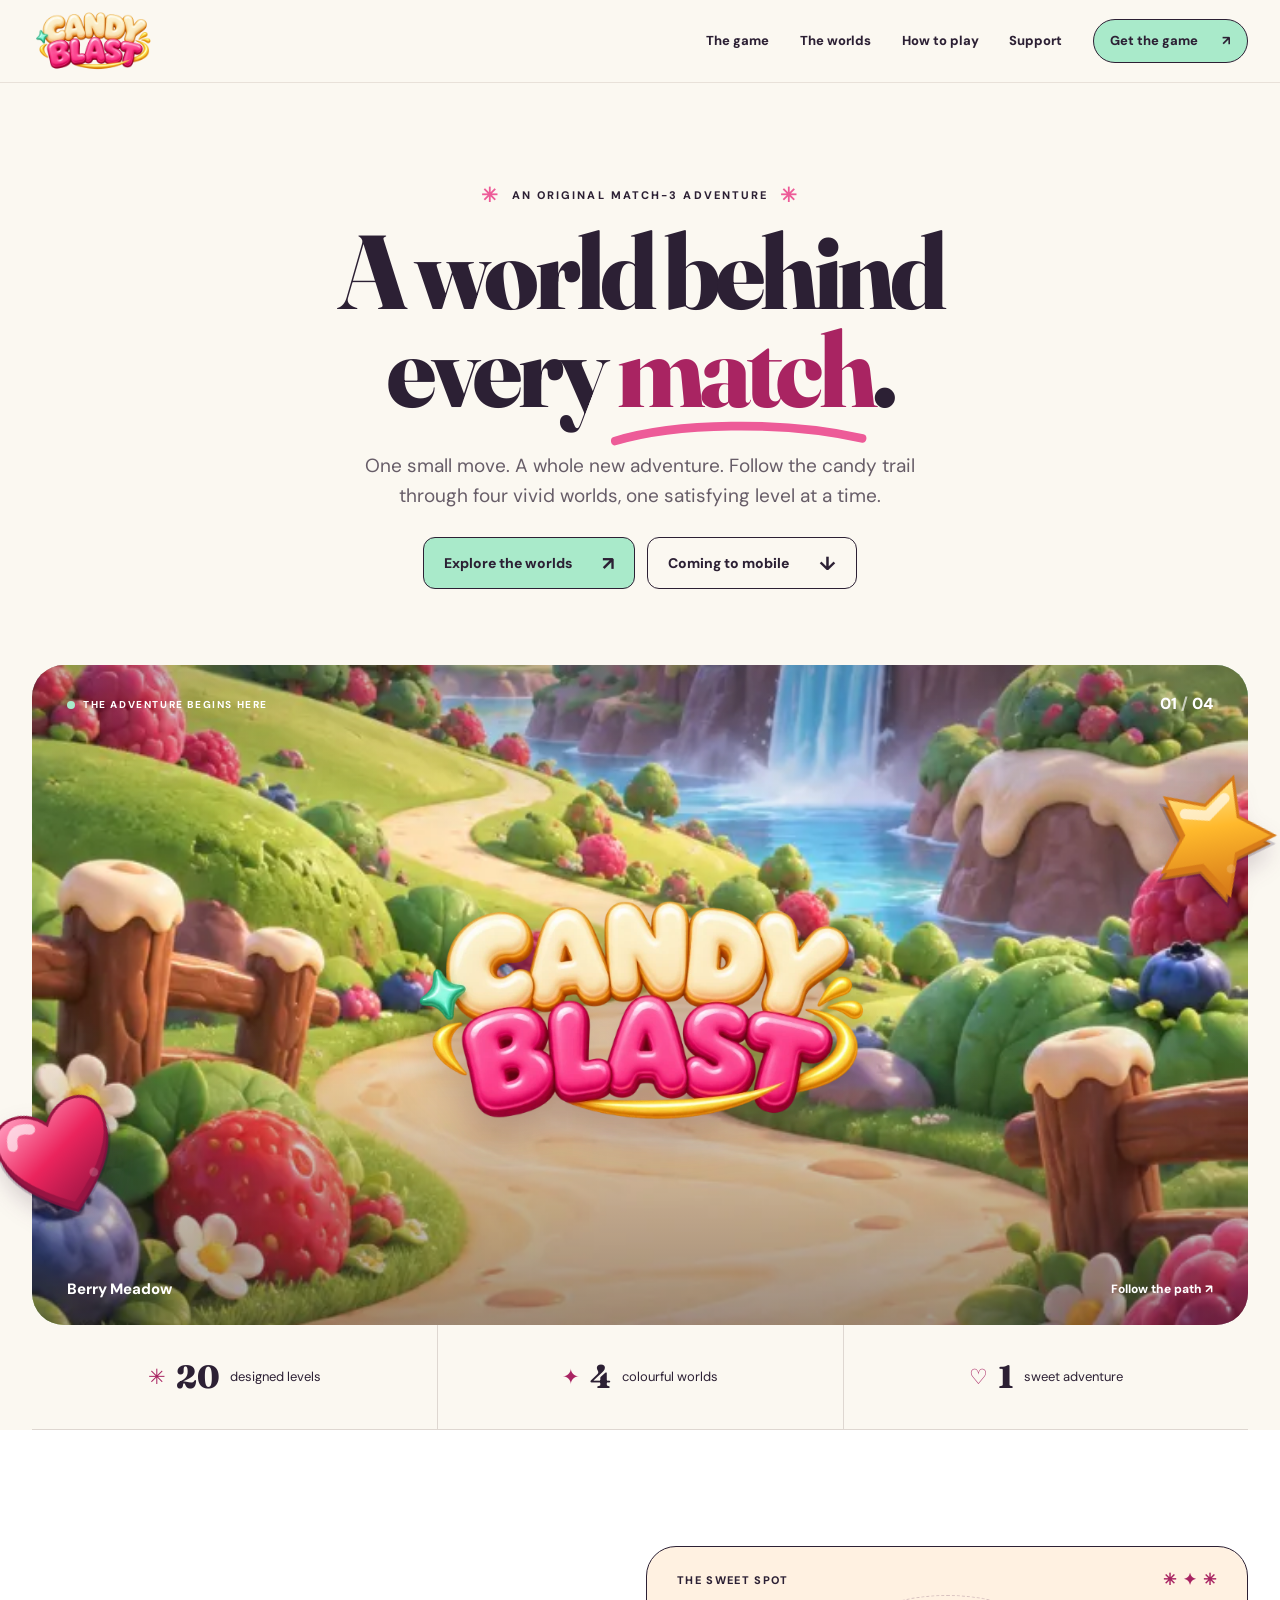
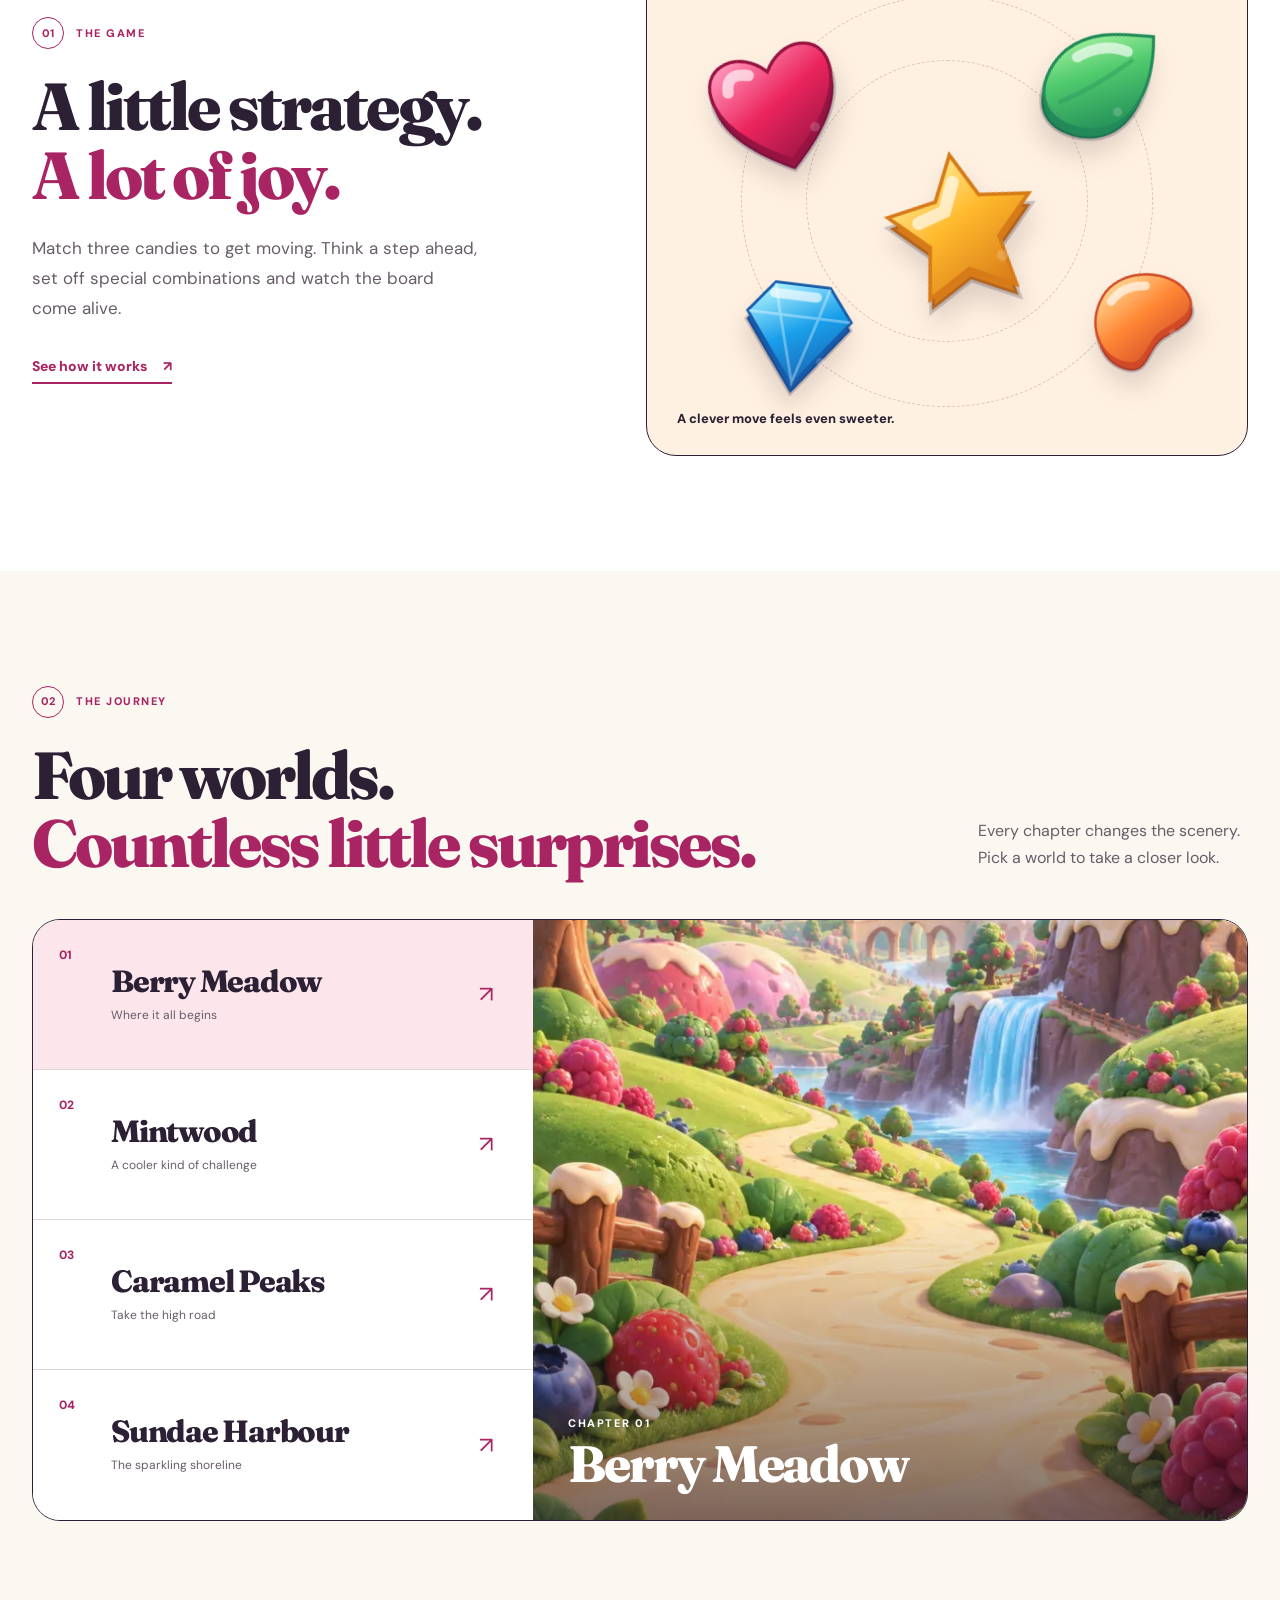
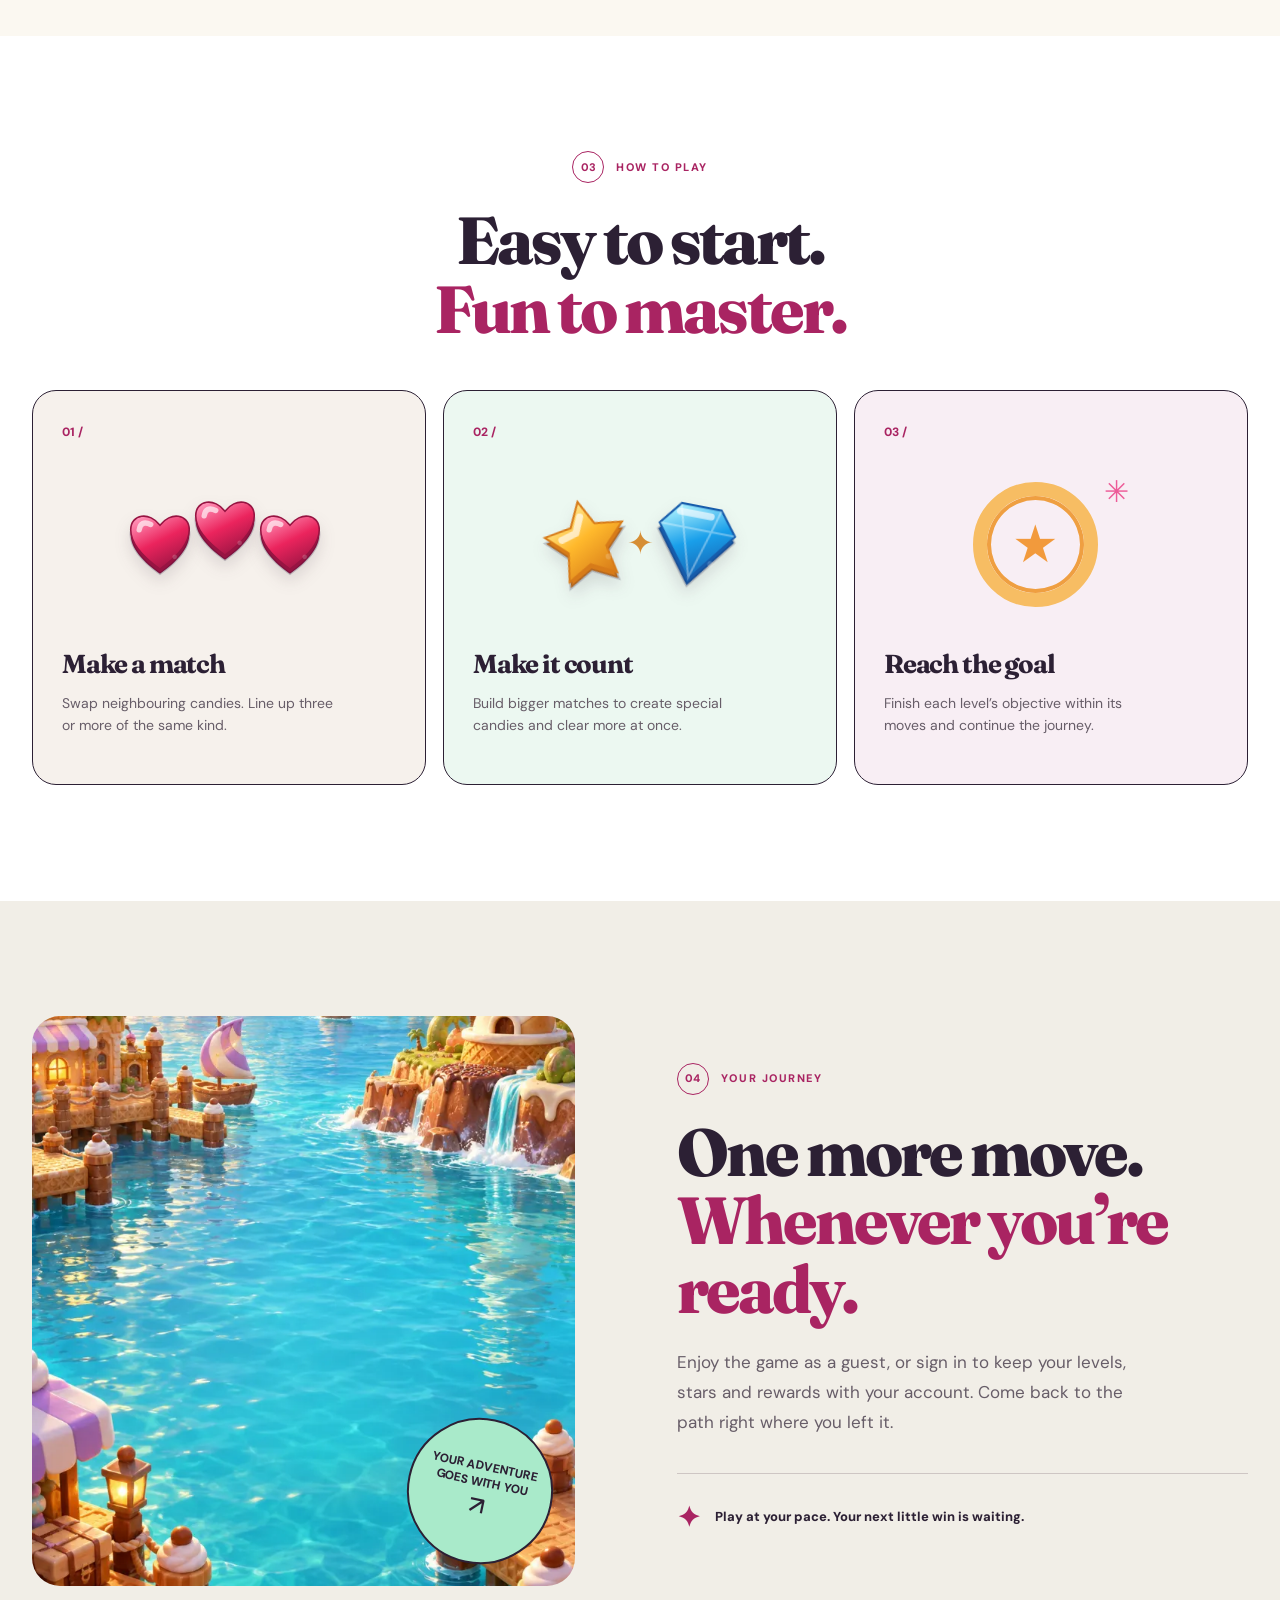
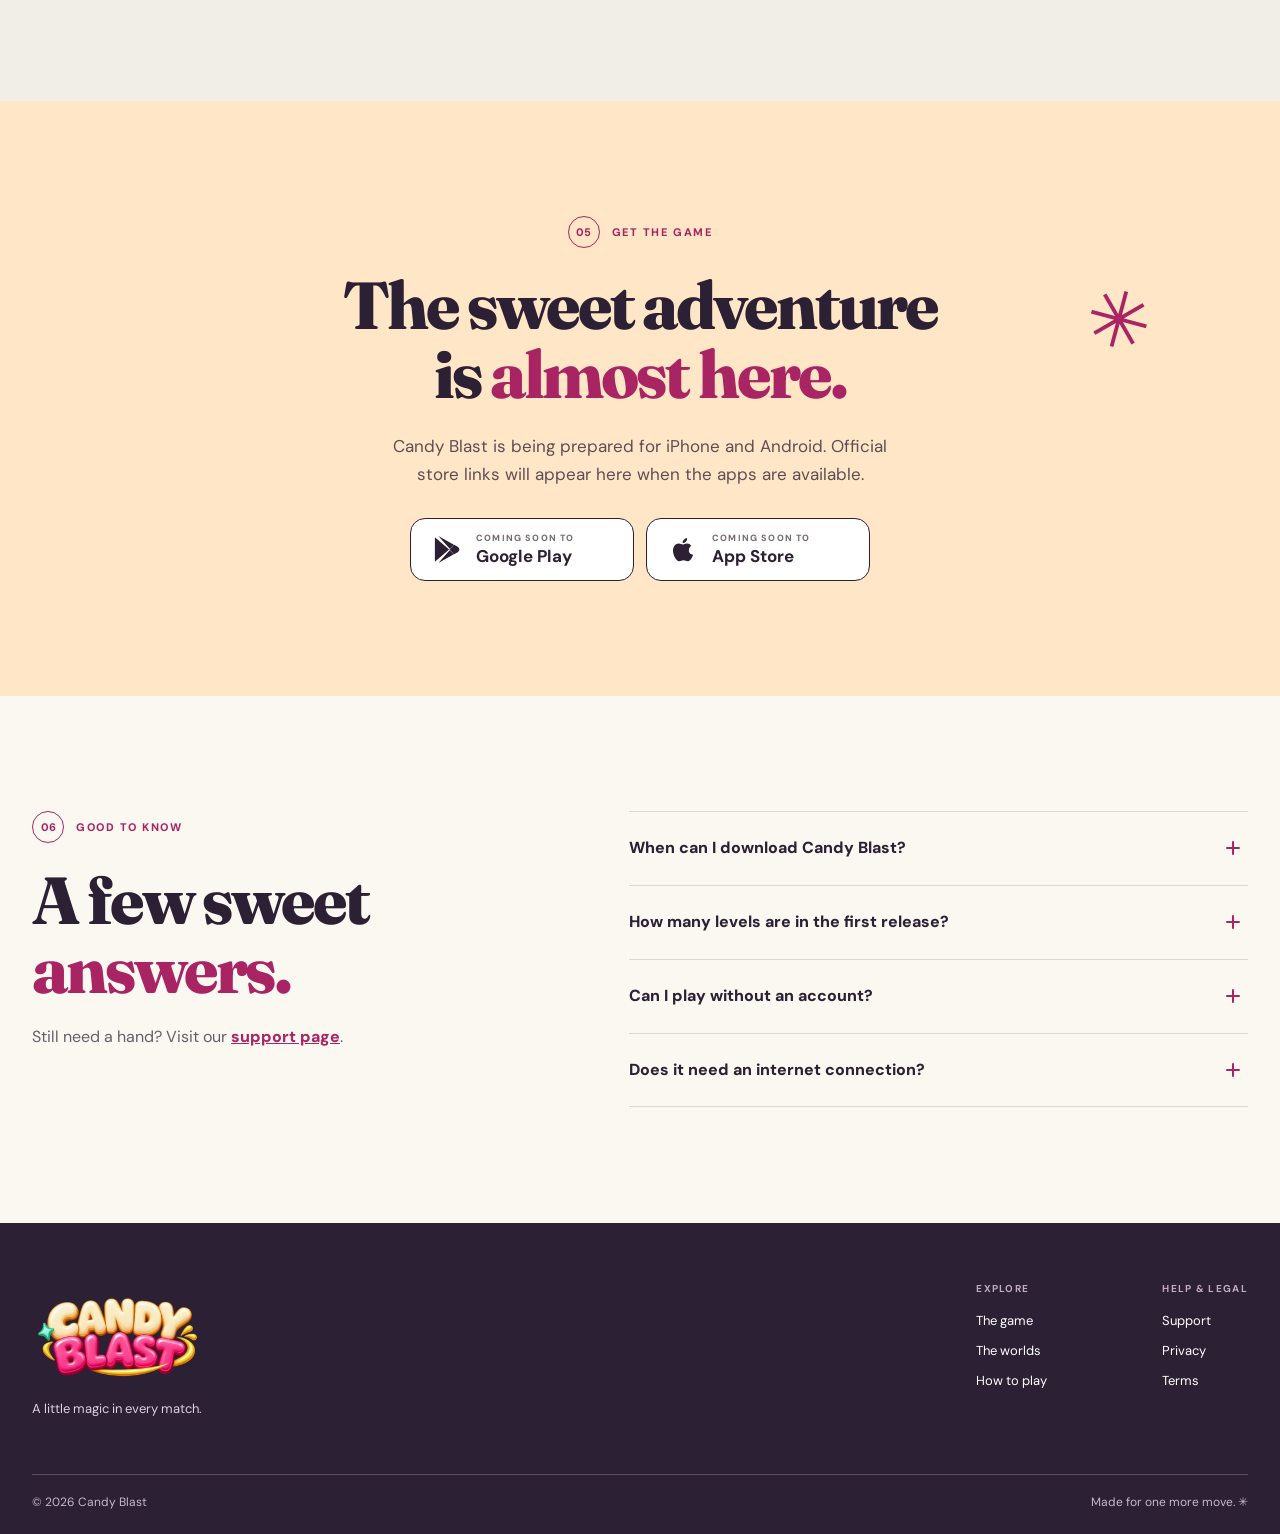
==== commit 28c6f871: "Rebuild official Candy Blast landing site" ====
--- a/index.html
+++ b/index.html
@@ -3,182 +3,85 @@
 <head>
   <meta charset="utf-8">
   <meta name="viewport" content="width=device-width, initial-scale=1, viewport-fit=cover">
-  <meta name="theme-color" content="#fffdf8">
-  <meta name="description" content="Candy Blast is an original match-3 adventure for iPhone and Android. Explore four candy worlds and 20 carefully designed levels.">
+  <meta name="theme-color" content="#fbf8f1">
+  <meta name="description" content="Candy Blast is a colourful match-3 adventure for iPhone and Android. Discover four delicious worlds and 20 carefully designed levels.">
   <meta property="og:type" content="website">
-  <meta property="og:title" content="Candy Blast — A little magic in every match">
-  <meta property="og:description" content="An original match-3 adventure, coming to iPhone and Android.">
+  <meta property="og:title" content="Candy Blast — A world behind every match">
+  <meta property="og:description" content="A colourful match-3 adventure coming to iPhone and Android.">
   <meta property="og:url" content="https://candyblast-official-site.vercel.app/">
-  <meta property="og:image" content="https://candyblast-official-site.vercel.app/images/worlds/sundae-harbour.webp">
+  <meta property="og:image" content="https://candyblast-official-site.vercel.app/images/worlds/berry-meadow.webp">
   <meta name="twitter:card" content="summary_large_image">
-  <title>Candy Blast — A little magic in every match</title>
+  <title>Candy Blast — A world behind every match</title>
   <link rel="icon" href="images/ui/app-icon-512.png">
   <link rel="apple-touch-icon" href="images/ui/app-icon-512.png">
   <link rel="manifest" href="site.webmanifest">
-  <link rel="preload" href="images/worlds/sundae-harbour.webp" as="image" type="image/webp">
+  <link rel="preload" href="images/worlds/berry-meadow.webp" as="image" type="image/webp">
   <link rel="stylesheet" href="styles.css">
   <script defer src="script.js"></script>
-  <script type="application/ld+json">
-    {"@context":"https://schema.org","@type":"MobileApplication","name":"Candy Blast","applicationCategory":"GameApplication","operatingSystem":"Android, iOS","description":"An original mobile match-3 adventure."}
-  </script>
+  <script type="application/ld+json">{"@context":"https://schema.org","@type":"MobileApplication","name":"Candy Blast","applicationCategory":"GameApplication","operatingSystem":"Android, iOS","description":"A colourful mobile match-3 adventure."}</script>
 </head>
 <body>
   <a class="skip-link" href="#main">Skip to content</a>
   <header class="site-header" data-header>
-    <div class="header-inner">
-      <a class="brand" href="/" aria-label="Candy Blast home">
-        <img src="images/ui/app-icon-512.png" alt="" width="40" height="40">
-        <span>Candy Blast</span>
-      </a>
-      <button class="menu-button" type="button" aria-expanded="false" aria-controls="primary-nav" aria-label="Open menu" data-menu-button>
-        <span></span><span></span>
-      </button>
-      <nav class="primary-nav" id="primary-nav" aria-label="Main navigation" data-nav>
-        <a href="#game">The game</a>
-        <a href="#worlds">The worlds</a>
-        <a href="#questions">Questions</a>
-        <a class="nav-status" href="#release"><span class="status-dot"></span> Coming to mobile</a>
+    <div class="header-inner wrap">
+      <a class="wordmark" href="/" aria-label="Candy Blast home"><img src="images/ui/candyblast-logo.webp" alt="Candy Blast" width="116" height="73"></a>
+      <button class="menu-toggle" type="button" aria-label="Open menu" aria-expanded="false" aria-controls="main-nav" data-menu-button><span></span><span></span><span></span></button>
+      <nav class="main-nav" id="main-nav" aria-label="Main navigation" data-nav>
+        <a href="#game">The game</a><a href="#worlds">The worlds</a><a href="#how-to-play">How to play</a><a href="support.html">Support</a>
+        <a class="nav-cta" href="#get-the-game">Get the game <span aria-hidden="true">↗</span></a>
       </nav>
     </div>
   </header>
 
   <main id="main">
     <section class="hero" aria-labelledby="hero-title">
-      <div class="hero-grid wrap">
-        <div class="hero-copy">
-          <p class="overline"><span class="overline-mark"></span> AN ORIGINAL MATCH-3 ADVENTURE</p>
-          <h1 id="hero-title">A little magic<br>in every <em>match.</em></h1>
-          <p class="hero-lead">A bright new world is waiting behind every move. Match candies, plan your next combo, and follow the trail through four handcrafted chapters.</p>
-          <div class="hero-actions">
-            <a class="primary-link" href="#worlds">Explore the worlds <span aria-hidden="true">↗</span></a>
-            <span class="hero-availability"><span class="status-dot"></span> iPhone & Android · coming soon</span>
-          </div>
-          <div class="hero-detail"><span>01 / 04</span><span>20 levels in the first chapter</span></div>
-        </div>
-        <div class="hero-visual">
-          <div class="hero-image-frame">
-            <img class="hero-image" src="images/worlds/sundae-harbour.webp" width="720" height="1280" alt="A sunlit candy harbour with islands, waterfalls and a winding route">
-            <div class="hero-image-caption"><span>SUNDAE HARBOUR</span><span>WORLD 04</span></div>
-          </div>
-          <img class="hero-candy hero-candy-mint" src="images/candies/mint.svg" alt="" width="110" height="110">
-          <img class="hero-candy hero-candy-star" src="images/candies/star.svg" alt="" width="100" height="100">
-        </div>
+      <div class="hero-intro wrap">
+        <p class="eyebrow"><span class="eyebrow-star" aria-hidden="true">✳</span> AN ORIGINAL MATCH-3 ADVENTURE <span class="eyebrow-star" aria-hidden="true">✳</span></p>
+        <h1 id="hero-title">A world behind<br>every <span class="highlight-word">match<svg viewBox="0 0 353 29" preserveAspectRatio="none" aria-hidden="true"><path d="M5 22C88 1 237-2 348 19"/></svg></span>.</h1>
+        <p class="hero-lede">One small move. A whole new adventure. Follow the candy trail through four vivid worlds, one satisfying level at a time.</p>
+        <div class="hero-buttons"><a class="button button-primary" href="#worlds">Explore the worlds <span aria-hidden="true">↗</span></a><a class="button button-outline" href="#get-the-game">Coming to mobile <span aria-hidden="true">↓</span></a></div>
       </div>
-      <div class="hero-bottom wrap"><span>SCROLL TO DISCOVER</span><span aria-hidden="true">↓</span></div>
+      <div class="hero-stage wrap" aria-label="Candy Blast world preview">
+        <div class="stage-art"><img src="images/worlds/berry-meadow.webp" alt="A sunlit candy meadow with a winding path and fruit trees" width="720" height="1280" fetchpriority="high"></div>
+        <div class="stage-overlay" aria-hidden="true"></div>
+        <div class="stage-top"><span class="stage-label"><i aria-hidden="true"></i> THE ADVENTURE BEGINS HERE</span><span class="stage-counter">01 <span>/</span> 04</span></div>
+        <img class="stage-logo" src="images/ui/candyblast-logo.webp" alt="" width="560" height="360" aria-hidden="true">
+        <div class="stage-bottom"><span>Berry Meadow</span><span>Follow the path <span aria-hidden="true">↗</span></span></div>
+        <img class="stage-candy stage-candy-left" src="images/candies/berry.svg" alt="" aria-hidden="true">
+        <img class="stage-candy stage-candy-right" src="images/candies/star.svg" alt="" aria-hidden="true">
+      </div>
+      <div class="chapter-strip wrap" aria-label="Adventure at a glance"><div><span class="strip-icon">✳</span><strong>20</strong><span>designed levels</span></div><div><span class="strip-icon">✦</span><strong>4</strong><span>colourful worlds</span></div><div><span class="strip-icon">♡</span><strong>1</strong><span>sweet adventure</span></div></div>
     </section>
 
-    <section class="game-section section-space" id="game" aria-labelledby="game-title">
+    <section class="game-section section-pad" id="game" aria-labelledby="game-title">
       <div class="wrap game-layout">
-        <div class="game-intro">
-          <p class="section-index">01 / THE GAME</p>
-          <h2 id="game-title">Make the move.<br><em>Feel the magic.</em></h2>
-          <p>Each level gives you a clear goal and room to make a clever move. Match three to start; combine special candies to turn the whole board around.</p>
-          <div class="game-highlights">
-            <div><strong>20</strong><span>designed levels</span></div>
-            <div><strong>4</strong><span>distinct worlds</span></div>
-            <div><strong>3D</strong><span>candy board</span></div>
+        <div class="game-copy"><p class="section-kicker"><span>01</span> THE GAME</p><h2 id="game-title">A little strategy.<br><em>A lot of joy.</em></h2><p class="section-lede">Match three candies to get moving. Think a step ahead, set off special combinations and watch the board come alive.</p><a class="text-link" href="#how-to-play">See how it works <span aria-hidden="true">↗</span></a></div>
+        <div class="candy-card" aria-label="Five colourful Candy Blast candies"><div class="card-caption"><span>THE SWEET SPOT</span><span>✳ ✦ ✳</span></div><div class="candy-cluster" aria-hidden="true"><img class="candy-one" src="images/candies/berry.svg" alt="" loading="lazy"><img class="candy-two" src="images/candies/mint.svg" alt="" loading="lazy"><img class="candy-three" src="images/candies/star.svg" alt="" loading="lazy"><img class="candy-four" src="images/candies/diamond.svg" alt="" loading="lazy"><img class="candy-five" src="images/candies/orange.svg" alt="" loading="lazy"></div><div class="card-foot">A clever move feels even sweeter.</div></div>
+      </div>
+    </section>
+
+    <section class="worlds-section section-pad" id="worlds" aria-labelledby="worlds-title">
+      <div class="wrap"><div class="worlds-heading"><div><p class="section-kicker"><span>02</span> THE JOURNEY</p><h2 id="worlds-title">Four worlds.<br><em>Countless little surprises.</em></h2></div><p>Every chapter changes the scenery. Pick a world to take a closer look.</p></div>
+        <div class="world-showcase" data-world-showcase>
+          <div class="world-selector" role="tablist" aria-label="Candy Blast worlds">
+            <button class="world-tab is-active" type="button" role="tab" id="world-tab-berry" aria-selected="true" aria-controls="world-panel" data-world="berry"><span class="world-number">01</span><span><strong>Berry Meadow</strong><small>Where it all begins</small></span><span class="world-arrow" aria-hidden="true">↗</span></button>
+            <button class="world-tab" type="button" role="tab" id="world-tab-mint" aria-selected="false" aria-controls="world-panel" data-world="mint" tabindex="-1"><span class="world-number">02</span><span><strong>Mintwood</strong><small>A cooler kind of challenge</small></span><span class="world-arrow" aria-hidden="true">↗</span></button>
+            <button class="world-tab" type="button" role="tab" id="world-tab-caramel" aria-selected="false" aria-controls="world-panel" data-world="caramel" tabindex="-1"><span class="world-number">03</span><span><strong>Caramel Peaks</strong><small>Take the high road</small></span><span class="world-arrow" aria-hidden="true">↗</span></button>
+            <button class="world-tab" type="button" role="tab" id="world-tab-sundae" aria-selected="false" aria-controls="world-panel" data-world="sundae" tabindex="-1"><span class="world-number">04</span><span><strong>Sundae Harbour</strong><small>The sparkling shoreline</small></span><span class="world-arrow" aria-hidden="true">↗</span></button>
           </div>
-        </div>
-        <div class="game-illustration" aria-label="Illustration of Candy Blast candies">
-          <div class="game-illustration-top"><span>THE SWEET PART</span><span aria-hidden="true">✦</span></div>
-          <div class="candy-composition" aria-hidden="true">
-            <img class="illustration-candy berry" src="images/candies/berry.svg" alt="" loading="lazy">
-            <img class="illustration-candy mint" src="images/candies/mint.svg" alt="" loading="lazy">
-            <img class="illustration-candy star" src="images/candies/star.svg" alt="" loading="lazy">
-            <img class="illustration-candy diamond" src="images/candies/diamond.svg" alt="" loading="lazy">
-            <img class="illustration-candy orange" src="images/candies/orange.svg" alt="" loading="lazy">
-          </div>
-          <p>One match can change everything.</p>
+          <div class="world-panel" id="world-panel" role="tabpanel" aria-labelledby="world-tab-berry"><img data-world-image src="images/worlds/berry-meadow.webp" alt="Berry Meadow candy landscape" width="720" height="1280" loading="lazy"><div class="world-panel-caption"><span data-world-chapter>CHAPTER 01</span><strong data-world-title>Berry Meadow</strong></div></div>
         </div>
       </div>
     </section>
 
-    <section class="worlds-section section-space" id="worlds" aria-labelledby="worlds-title">
-      <div class="wrap">
-        <div class="section-heading">
-          <div>
-            <p class="section-index">02 / THE JOURNEY</p>
-            <h2 id="worlds-title">A world worth<br><em>getting lost in.</em></h2>
-          </div>
-          <p>Four chapters, each with a distinct setting and new challenges. The first release takes you from the meadow to the harbour.</p>
-        </div>
-        <div class="world-grid">
-          <article class="world-card">
-            <div class="world-image"><img src="images/worlds/berry-meadow.webp" width="720" height="1280" alt="Berry Meadow with fruit trees, candy hills and a winding path" loading="lazy"></div>
-            <div class="world-meta"><span>01 / START HERE</span><h3>Berry Meadow</h3><p>Find your rhythm and make the first match.</p></div>
-          </article>
-          <article class="world-card">
-            <div class="world-image"><img src="images/worlds/mintwood.webp" width="720" height="1280" alt="Mintwood forest with glowing trees and waterfalls" loading="lazy"></div>
-            <div class="world-meta"><span>02 / KEEP GOING</span><h3>Mintwood</h3><p>Cooler colours, frosty new obstacles.</p></div>
-          </article>
-          <article class="world-card">
-            <div class="world-image"><img src="images/worlds/caramel-peaks.webp" width="720" height="1280" alt="Caramel Peaks with golden cliffs and waterfalls" loading="lazy"></div>
-            <div class="world-meta"><span>03 / CLIMB HIGHER</span><h3>Caramel Peaks</h3><p>Look ahead to find the bigger combo.</p></div>
-          </article>
-          <article class="world-card">
-            <div class="world-image"><img src="images/worlds/sundae-harbour.webp" width="720" height="1280" alt="Sundae Harbour with turquoise water and candy islands" loading="lazy"></div>
-            <div class="world-meta"><span>04 / THE FINALE</span><h3>Sundae Harbour</h3><p>Bring your journey to the sparkling shore.</p></div>
-          </article>
-        </div>
-      </div>
-    </section>
+    <section class="how-section section-pad" id="how-to-play" aria-labelledby="how-title"><div class="wrap"><div class="how-head"><p class="section-kicker"><span>03</span> HOW TO PLAY</p><h2 id="how-title">Easy to start.<br><em>Fun to master.</em></h2></div><div class="how-grid"><article class="how-card"><span class="how-num">01 /</span><div class="how-illustration match-ill" aria-hidden="true"><img src="images/candies/berry.svg" alt=""><img src="images/candies/berry.svg" alt=""><img src="images/candies/berry.svg" alt=""></div><h3>Make a match</h3><p>Swap neighbouring candies. Line up three or more of the same kind.</p></article><article class="how-card"><span class="how-num">02 /</span><div class="how-illustration combo-ill" aria-hidden="true"><img src="images/candies/star.svg" alt=""><span>✦</span><img src="images/candies/diamond.svg" alt=""></div><h3>Make it count</h3><p>Build bigger matches to create special candies and clear more at once.</p></article><article class="how-card"><span class="how-num">03 /</span><div class="how-illustration goal-ill" aria-hidden="true"><span class="goal-ring">★</span><span class="goal-spark">✳</span></div><h3>Reach the goal</h3><p>Finish each level’s objective within its moves and continue the journey.</p></article></div></div></section>
 
-    <section class="progress-section section-space" aria-labelledby="progress-title">
-      <div class="wrap progress-layout">
-        <div class="progress-visual">
-          <img src="images/worlds/berry-meadow.webp" width="720" height="1280" alt="The first Candy Blast world with a route through a berry meadow" loading="lazy">
-          <div class="progress-visual-label"><span>YOUR JOURNEY</span><strong>Pick up where you left off.</strong></div>
-        </div>
-        <div class="progress-copy">
-          <p class="section-index">03 / YOUR PROGRESS</p>
-          <h2 id="progress-title">Your journey goes<br><em>with you.</em></h2>
-          <p>Play as a guest or sign in to keep your progress in the cloud. Your levels, stars and rewards are ready when you return.</p>
-          <ul class="progress-list">
-            <li><span>01</span><div><strong>Play your way</strong><p>Start as a guest and explore at your own pace.</p></div></li>
-            <li><span>02</span><div><strong>Keep your progress</strong><p>Save your journey with an account.</p></div></li>
-            <li><span>03</span><div><strong>Come back for more</strong><p>Collect rewards and continue from your next level.</p></div></li>
-          </ul>
-        </div>
-      </div>
-    </section>
+    <section class="journey-section section-pad" aria-labelledby="journey-title"><div class="wrap journey-layout"><div class="journey-image"><img src="images/worlds/sundae-harbour.webp" alt="A sparkling candy harbour with turquoise water and islands" width="720" height="1280" loading="lazy"><span class="image-stamp">YOUR ADVENTURE<br>GOES WITH YOU <b>↗</b></span></div><div class="journey-copy"><p class="section-kicker"><span>04</span> YOUR JOURNEY</p><h2 id="journey-title">One more move.<br><em>Whenever you’re ready.</em></h2><p>Enjoy the game as a guest, or sign in to keep your levels, stars and rewards with your account. Come back to the path right where you left it.</p><div class="journey-note"><span aria-hidden="true">✦</span><span>Play at your pace. Your next little win is waiting.</span></div></div></div></section>
 
-    <section class="release-section section-space" id="release" aria-labelledby="release-title">
-      <div class="wrap release-layout">
-        <div class="release-copy">
-          <p class="section-index">04 / THE RELEASE</p>
-          <h2 id="release-title">The first chapter<br>is nearly here.</h2>
-          <p>Candy Blast is being prepared for iPhone and Android. Store links will appear here once the apps are approved.</p>
-        </div>
-        <div class="release-status" aria-label="Store availability">
-          <div class="release-platform"><span class="platform-icon" aria-hidden="true"><svg viewBox="0 0 24 24"><path d="m3 2 11 10L3 22V2Zm12 11 3 3-12 7 9-10Zm3-5 3 2c2 1 2 3 0 4l-3 2-4-4 4-4ZM6 1l12 7-3 3L6 1Z"/></svg></span><span><strong>Google Play</strong><small>Coming soon</small></span></div>
-          <div class="release-platform"><span class="platform-icon" aria-hidden="true"><svg viewBox="0 0 24 24"><path d="M16.8 12.7c0-2.2 1.8-3.3 1.9-3.4a4 4 0 0 0-3.2-1.7c-1.4-.1-2.7.8-3.4.8-.8 0-1.9-.8-3-.8a4.4 4.4 0 0 0-3.8 2.3c-1.6 2.8-.4 6.9 1.2 9.2.8 1.1 1.8 2.3 3 2.2 1.2 0 1.7-.7 3.2-.7s2 .7 3.2.7 2.1-1.1 2.9-2.2a9.7 9.7 0 0 0 1.3-2.9 3.9 3.9 0 0 1-3.4-3.5Zm-2.2-6.6a3.9 3.9 0 0 0 .9-2.8 4 4 0 0 0-2.6 1.3 3.6 3.6 0 0 0-.9 2.7 3.4 3.4 0 0 0 2.6-1.2Z"/></svg></span><span><strong>App Store</strong><small>Coming soon</small></span></div>
-        </div>
-      </div>
-    </section>
+    <section class="release-section section-pad" id="get-the-game" aria-labelledby="release-title"><div class="wrap release-wrap"><p class="section-kicker"><span>05</span> GET THE GAME</p><h2 id="release-title">The sweet adventure<br>is <em>almost here.</em></h2><p>Candy Blast is being prepared for iPhone and Android. Official store links will appear here when the apps are available.</p><div class="store-row" aria-label="Mobile release status"><div class="store-card"><span class="store-mark" aria-hidden="true"><svg viewBox="0 0 24 24"><path d="M3 2.5v19l11-9.5L3 2.5Zm11.5 10 3.2 3.2-12 6.8 8.8-10Zm3.4-4.2 2.8 1.6c1.7 1 1.7 3.2 0 4.2l-2.8 1.6-3.6-3.7 3.6-3.7ZM5.7 1.5l12 6.8-3.2 3.2-8.8-10Z"/></svg></span><span><small>COMING SOON TO</small><strong>Google Play</strong></span></div><div class="store-card"><span class="store-mark" aria-hidden="true"><svg viewBox="0 0 24 24"><path d="M16.9 12.5c0-2.2 1.8-3.3 1.9-3.4a4.1 4.1 0 0 0-3.2-1.7c-1.4-.1-2.7.8-3.4.8-.8 0-1.9-.8-3-.8a4.4 4.4 0 0 0-3.8 2.3c-1.6 2.8-.4 6.9 1.2 9.2.8 1.1 1.8 2.3 3 2.2 1.2 0 1.7-.7 3.2-.7s2 .7 3.2.7 2.1-1.1 2.9-2.2a9.7 9.7 0 0 0 1.3-2.9 3.9 3.9 0 0 1-3.4-3.5Zm-2.2-6.6a3.9 3.9 0 0 0 .9-2.8 4 4 0 0 0-2.6 1.3 3.6 3.6 0 0 0-.9 2.7 3.4 3.4 0 0 0 2.6-1.2Z"/></svg></span><span><small>COMING SOON TO</small><strong>App Store</strong></span></div></div><span class="release-doodle" aria-hidden="true">✳</span></div></section>
 
-    <section class="faq-section section-space" id="questions" aria-labelledby="faq-title">
-      <div class="wrap faq-layout">
-        <div>
-          <p class="section-index">QUESTIONS</p>
-          <h2 id="faq-title">A few good<br><em>things to know.</em></h2>
-        </div>
-        <div class="faq-list">
-          <details><summary>When can I download Candy Blast?<span aria-hidden="true"></span></summary><p>We are preparing the first mobile release. Once the apps are approved, this site will link directly to their Google Play and App Store pages.</p></details>
-          <details><summary>How many levels are in the first release?<span aria-hidden="true"></span></summary><p>The first chapter has 20 designed levels across four worlds.</p></details>
-          <details><summary>Can I play without an account?<span aria-hidden="true"></span></summary><p>Yes. Guest play stores progress on your device. Signing in adds cloud progress.</p></details>
-          <details><summary>Can I play offline?<span aria-hidden="true"></span></summary><p>Core play works after the game has loaded. Account sign-in and cloud sync require a connection.</p></details>
-        </div>
-      </div>
-    </section>
+    <section class="faq-section section-pad" id="questions" aria-labelledby="faq-title"><div class="wrap faq-layout"><div><p class="section-kicker"><span>06</span> GOOD TO KNOW</p><h2 id="faq-title">A few sweet<br><em>answers.</em></h2><p>Still need a hand? Visit our <a href="support.html">support page</a>.</p></div><div class="faq-list"><details><summary>When can I download Candy Blast?<span aria-hidden="true"></span></summary><p>We’re preparing the first mobile release. This site will link to the official Google Play and App Store listings when they are live.</p></details><details><summary>How many levels are in the first release?<span aria-hidden="true"></span></summary><p>The first chapter is planned around 20 carefully designed levels across four worlds.</p></details><details><summary>Can I play without an account?<span aria-hidden="true"></span></summary><p>Yes. Guest play keeps progress on your device. Sign in to use cloud progress across devices.</p></details><details><summary>Does it need an internet connection?<span aria-hidden="true"></span></summary><p>Core gameplay can work after the game has loaded. Sign-in and cloud sync require a connection.</p></details></div></div></section>
   </main>
-
-  <footer class="site-footer">
-    <div class="wrap footer-main">
-      <div><a class="brand footer-brand" href="/"><img src="images/ui/app-icon-512.png" alt="" width="40" height="40"><span>Candy Blast</span></a><p>An original match-3 adventure for your pocket.</p></div>
-      <div class="footer-links"><a href="#game">The game</a><a href="#worlds">The worlds</a><a href="#release">Availability</a></div>
-      <div class="footer-links"><a href="privacy.html">Privacy</a><a href="terms.html">Terms</a><a href="#questions">Questions</a></div>
-    </div>
-    <div class="wrap footer-bottom"><span>© 2026 Candy Blast</span><span>Made for the joy of one more move.</span></div>
-  </footer>
+  <footer class="site-footer"><div class="wrap footer-top"><div><a class="footer-logo" href="/" aria-label="Candy Blast home"><img src="images/ui/candyblast-logo.webp" alt="Candy Blast" width="180" height="115"></a><p>A little magic in every match.</p></div><div class="footer-nav"><div><strong>EXPLORE</strong><a href="#game">The game</a><a href="#worlds">The worlds</a><a href="#how-to-play">How to play</a></div><div><strong>HELP & LEGAL</strong><a href="support.html">Support</a><a href="privacy.html">Privacy</a><a href="terms.html">Terms</a></div></div></div><div class="wrap footer-bottom"><span>© 2026 Candy Blast</span><span>Made for one more move. ✳</span></div></footer>
 </body>
 </html>
--- a/styles.css
+++ b/styles.css
@@ -1,399 +1,19 @@
-:root {
-  color-scheme: light;
-  --paper: #fffdf8;
-  --white: #fff;
-  --ink: #30243a;
-  --muted: #665b69;
-  --line: #e9e2e3;
-  --rose: #d92e78;
-  --rose-deep: #ab185d;
-  --butter: #ffe7a4;
-  --page: 1160px;
-}
-* { box-sizing: border-box; }
-html { scroll-behavior: smooth; scroll-padding-top: 100px; }
-body {
-  margin: 0;
-  min-width: 280px;
-  color: var(--ink);
-  background: var(--paper);
-  font: 400 16px/1.55 "Trebuchet MS", "Segoe UI", Arial, sans-serif;
-  -webkit-font-smoothing: antialiased;
-}
-body, main { overflow-x: clip; }
-button { font: inherit; }
-img, svg { display: block; max-width: 100%; }
-a { color: inherit; }
-button, a { -webkit-tap-highlight-color: transparent; }
-h1, h2, h3, p { margin-top: 0; }
-h1, h2, h3 { font-family: "Arial Rounded MT Bold", "Trebuchet MS", "Segoe UI", sans-serif; }
-.wrap { width: min(var(--page), calc(100% - 64px)); margin-inline: auto; }
-.section-space { padding-block: clamp(88px, 11vw, 154px); }
-.skip-link {
-  position: fixed;
-  z-index: 200;
-  top: 8px; left: 8px;
-  padding: 10px 15px;
-  color: var(--white);
-  border-radius: 4px;
-  background: var(--ink);
-  transform: translateY(-150%);
-}
-.skip-link:focus { transform: translateY(0); }
-:focus-visible { outline: 3px solid var(--rose); outline-offset: 4px; }
-
-.site-header {
-  position: relative;
-  z-index: 40;
-  background: var(--paper);
-  border-bottom: 1px solid var(--line);
-}
-.header-inner {
-  width: min(var(--page), calc(100% - 64px));
-  height: 83px;
-  margin-inline: auto;
-  display: flex;
-  align-items: center;
-  justify-content: space-between;
-  gap: 40px;
-}
-.brand {
-  display: inline-flex;
-  align-items: center;
-  flex: none;
-  gap: 11px;
-  text-decoration: none;
-  font-weight: 850;
-  font-size: 16px;
-  letter-spacing: -.025em;
-}
-.brand img { width: 40px; height: 40px; border-radius: 11px; }
-.primary-nav { display: flex; align-items: center; gap: clamp(18px, 3vw, 43px); }
-.primary-nav a {
-  color: #473a4a;
-  font-size: 13px;
-  font-weight: 700;
-  text-decoration: none;
-  white-space: nowrap;
-}
-.primary-nav a:hover, .footer-links a:hover { color: var(--rose-deep); }
-.primary-nav .nav-status {
-  display: inline-flex;
-  align-items: center;
-  gap: 9px;
-  padding: 10px 14px;
-  color: var(--rose-deep);
-  border: 1px solid #edc1d3;
-  border-radius: 100px;
-  background: #fff3f6;
-}
-.status-dot { display: inline-block; width: 7px; height: 7px; flex: none; border-radius: 50%; background: var(--rose); }
-.menu-button { display: none; }
-
-.hero {
-  position: relative;
-  background: linear-gradient(130deg, #fffdf8 0%, #fff9ee 64%, #fff5eb 100%);
-}
-.hero-grid {
-  display: grid;
-  grid-template-columns: minmax(0, 1fr) minmax(370px, .9fr);
-  align-items: center;
-  gap: clamp(50px, 6vw, 100px);
-  min-height: 672px;
-  padding-top: 53px;
-}
-.hero-copy { padding: 40px 0 55px; }
-.overline, .section-index {
-  color: var(--rose-deep);
-  font-size: 11px;
-  font-weight: 900;
-  letter-spacing: .16em;
-}
-.overline { display: flex; align-items: center; gap: 11px; margin-bottom: 27px; }
-.overline-mark { width: 23px; height: 3px; background: var(--rose); }
-h1 {
-  max-width: 670px;
-  margin-bottom: 28px;
-  font-size: clamp(54px, 5.5vw, 86px);
-  line-height: 1.02;
-  letter-spacing: -.06em;
-  font-weight: 900;
-}
-h1 em, h2 em { color: var(--rose); font-style: normal; }
-.hero-lead { max-width: 500px; margin-bottom: 36px; color: var(--muted); font-size: clamp(16px, 1.5vw, 19px); line-height: 1.62; }
-.hero-actions { display: flex; align-items: center; flex-wrap: wrap; gap: 19px 23px; }
-.primary-link {
-  min-height: 52px;
-  padding: 13px 20px;
-  display: inline-flex;
-  align-items: center;
-  gap: 26px;
-  color: white;
-  border-radius: 6px;
-  background: var(--ink);
-  text-decoration: none;
-  font-size: 13px;
-  font-weight: 800;
-  transition: background .2s ease, transform .2s ease;
-}
-.primary-link:hover { background: var(--rose-deep); transform: translateY(-2px); }
-.primary-link span { font-size: 19px; line-height: 1; }
-.hero-availability { display: inline-flex; align-items: center; gap: 9px; color: #655768; font-size: 12px; font-weight: 750; }
-.hero-detail { margin-top: 60px; padding-top: 18px; display: flex; gap: 17px; border-top: 1px solid #ded6d2; color: var(--muted); font-size: 11px; font-weight: 700; }
-.hero-detail span:first-child { color: var(--rose); }
-.hero-visual { position: relative; width: 100%; min-width: 0; height: 600px; display: flex; align-items: flex-end; justify-content: center; }
-.hero-image-frame {
-  position: relative;
-  width: min(100%, 468px);
-  height: 563px;
-  overflow: hidden;
-  border: 8px solid white;
-  border-bottom: 0;
-  border-radius: 215px 215px 0 0;
-  box-shadow: 0 0 0 1px #e9e0da, 0 18px 45px rgba(71,44,62,.11);
-  background: #9bdded;
-}
-.hero-image { width: 100%; height: 100%; object-fit: cover; object-position: center 45%; }
-.hero-image-frame::after { content: ""; position: absolute; inset: 55% 0 0; background: linear-gradient(transparent, rgba(36,25,46,.42)); pointer-events: none; }
-.hero-image-caption { position: absolute; z-index: 2; left: 25px; right: 25px; bottom: 22px; display: flex; justify-content: space-between; gap: 10px; color: white; font-size: 10px; font-weight: 900; letter-spacing: .12em; }
-.hero-candy { position: absolute; z-index: 3; filter: drop-shadow(0 10px 11px rgba(67,34,71,.2)); }
-.hero-candy-mint { width: 104px; left: -40px; bottom: 76px; transform: rotate(-18deg); animation: hover-candy 6s ease-in-out infinite; }
-.hero-candy-star { width: 99px; right: -39px; top: 69px; transform: rotate(17deg); animation: hover-candy 6.5s ease-in-out infinite reverse; }
-.hero-bottom { height: 47px; display: flex; align-items: center; gap: 14px; color: #806e7c; font-size: 9px; font-weight: 900; letter-spacing: .13em; }
-.hero-bottom span:last-child { color: var(--rose); font-size: 17px; line-height: 1; }
-
-.game-section { background: var(--white); }
-.game-layout { display: grid; grid-template-columns: minmax(0, .82fr) minmax(0, 1fr); align-items: center; gap: clamp(60px, 10vw, 150px); }
-.section-index { margin-bottom: 26px; }
-h2 { margin-bottom: 27px; font-size: clamp(40px, 4.5vw, 62px); line-height: 1.07; letter-spacing: -.055em; }
-.game-intro > p:not(.section-index), .progress-copy > p:not(.section-index), .release-copy > p:not(.section-index) { max-width: 485px; color: var(--muted); font-size: 17px; line-height: 1.7; }
-.game-highlights { display: flex; flex-wrap: wrap; gap: 24px 32px; margin-top: 55px; }
-.game-highlights div { min-width: 105px; padding-top: 14px; display: grid; border-top: 1px solid var(--line); }
-.game-highlights strong { font: 900 35px/1 "Arial Rounded MT Bold", "Trebuchet MS", sans-serif; }
-.game-highlights span { margin-top: 7px; color: var(--muted); font-size: 11px; font-weight: 700; }
-.game-illustration {
-  position: relative;
-  min-height: 488px;
-  padding: 30px;
-  overflow: hidden;
-  border-radius: 12px;
-  background: linear-gradient(145deg, #fbe9ee, #fff0cf 65%, #f2dce9);
-}
-.game-illustration::before, .game-illustration::after { content: ""; position: absolute; border: 1px solid rgba(171,87,114,.2); border-radius: 50%; }
-.game-illustration::before { width: 490px; height: 490px; left: 50%; top: 50%; transform: translate(-50%,-50%); }
-.game-illustration::after { width: 350px; height: 350px; left: 50%; top: 50%; transform: translate(-50%,-50%); }
-.game-illustration-top { position: relative; z-index: 2; display: flex; justify-content: space-between; color: #806073; font-size: 10px; font-weight: 900; letter-spacing: .1em; }
-.game-illustration-top span:last-child { color: var(--rose); font-size: 19px; }
-.candy-composition { position: absolute; inset: 53px 0 45px; }
-.illustration-candy { position: absolute; width: 110px; filter: drop-shadow(0 17px 13px rgba(93,50,82,.18)); }
-.illustration-candy.berry { width: 145px; left: 16%; top: 15%; transform: rotate(-14deg); }
-.illustration-candy.mint { width: 127px; left: 53%; top: 4%; transform: rotate(16deg); }
-.illustration-candy.star { width: 164px; left: 40%; top: 36%; transform: rotate(-4deg); }
-.illustration-candy.diamond { width: 128px; left: 9%; bottom: 1%; transform: rotate(8deg); }
-.illustration-candy.orange { width: 108px; right: 7%; bottom: 5%; transform: rotate(-16deg); }
-.game-illustration > p { position: absolute; z-index: 2; left: 30px; right: 30px; bottom: 9px; margin: 0; color: #61465c; font-size: 11px; font-weight: 800; letter-spacing: .04em; }
-
-.worlds-section { background: #f8f4ed; }
-.section-heading { margin-bottom: 42px; display: flex; align-items: end; justify-content: space-between; gap: 45px; }
-.section-heading h2 { margin-bottom: 0; }
-.section-heading > p { max-width: 320px; margin-bottom: 6px; color: var(--muted); font-size: 15px; line-height: 1.65; }
-.world-grid { display: grid; grid-template-columns: repeat(4, minmax(0, 1fr)); gap: 20px; }
-.world-card { min-width: 0; }
-.world-image { height: clamp(320px, 35vw, 410px); overflow: hidden; border-radius: 8px; background: #dfd3c8; }
-.world-image img { width: 100%; height: 100%; object-fit: cover; transition: transform .5s ease; }
-.world-card:hover .world-image img { transform: scale(1.045); }
-.world-meta { padding: 16px 2px 0; }
-.world-meta > span { color: var(--rose-deep); font-size: 10px; font-weight: 900; letter-spacing: .1em; }
-.world-meta h3 { margin: 7px 0 6px; font-size: clamp(18px, 1.65vw, 22px); letter-spacing: -.04em; }
-.world-meta p { margin: 0; color: var(--muted); font-size: 12px; line-height: 1.5; }
-
-.progress-section { background: var(--white); }
-.progress-layout { display: grid; grid-template-columns: minmax(0, .9fr) minmax(0, 1fr); align-items: center; gap: clamp(60px, 11vw, 150px); }
-.progress-visual { position: relative; height: 540px; overflow: hidden; border-radius: 8px; background: #d6eddf; }
-.progress-visual > img { width: 100%; height: 100%; object-fit: cover; object-position: center 55%; }
-.progress-visual::after { content: ""; position: absolute; inset: 65% 0 0; background: linear-gradient(transparent, rgba(36,25,46,.66)); }
-.progress-visual-label { position: absolute; z-index: 2; left: 28px; bottom: 27px; color: white; }
-.progress-visual-label span { display: block; margin-bottom: 8px; font-size: 10px; font-weight: 900; letter-spacing: .14em; }
-.progress-visual-label strong { font-family: "Arial Rounded MT Bold", "Trebuchet MS", sans-serif; font-size: 24px; line-height: 1.1; }
-.progress-list { margin: 37px 0 0; padding: 0; list-style: none; border-top: 1px solid var(--line); }
-.progress-list li { padding: 18px 0; display: grid; grid-template-columns: 36px 1fr; gap: 12px; border-bottom: 1px solid var(--line); }
-.progress-list li > span { padding-top: 4px; color: var(--rose); font-size: 11px; font-weight: 900; }
-.progress-list strong { font-size: 15px; }
-.progress-list p { margin: 3px 0 0; color: var(--muted); font-size: 13px; }
-
-.release-section { background: #fff4e9; }
-.release-layout { display: grid; grid-template-columns: minmax(0, 1fr) minmax(0, .85fr); align-items: center; gap: clamp(60px, 11vw, 150px); }
-.release-copy h2 { max-width: 600px; }
-.release-status { border-top: 1px solid #dbcfc8; }
-.release-platform { min-height: 95px; display: grid; grid-template-columns: 44px 1fr; align-items: center; gap: 19px; border-bottom: 1px solid #dbcfc8; }
-.platform-icon { width: 44px; height: 44px; padding: 11px; display: grid; place-items: center; border-radius: 12px; background: var(--white); }
-.platform-icon svg { width: 100%; height: 100%; fill: var(--ink); }
-.release-platform > span:nth-child(2) { display: grid; }
-.release-platform strong { font-size: 15px; }
-.release-platform small { color: var(--muted); font-size: 12px; }
-
-.faq-section { background: var(--paper); }
-.faq-layout { display: grid; grid-template-columns: minmax(0, .75fr) minmax(0, 1fr); gap: clamp(55px, 10vw, 140px); }
-.faq-list { border-top: 1px solid var(--line); }
-.faq-list details { border-bottom: 1px solid var(--line); }
-.faq-list summary { position: relative; padding: 22px 42px 22px 0; cursor: pointer; list-style: none; font-size: 15px; font-weight: 850; }
-.faq-list summary::-webkit-details-marker { display: none; }
-.faq-list summary span { position: absolute; right: 8px; top: 28px; width: 12px; height: 12px; }
-.faq-list summary span::before, .faq-list summary span::after { content: ""; position: absolute; background: var(--rose); border-radius: 2px; }
-.faq-list summary span::before { width: 12px; height: 2px; top: 5px; }
-.faq-list summary span::after { width: 2px; height: 12px; left: 5px; transition: transform .2s ease; }
-.faq-list details[open] summary span::after { transform: rotate(90deg); }
-.faq-list details p { margin: -2px 0 22px; color: var(--muted); font-size: 14px; line-height: 1.7; }
-
-.site-footer { color: #f7eff1; background: #30243a; }
-.footer-main { min-height: 250px; padding-block: 65px 55px; display: grid; grid-template-columns: 1.6fr .7fr .7fr; gap: 40px; }
-.footer-main .brand { color: white; }
-.footer-main > div:first-child p { max-width: 220px; margin: 13px 0 0; color: #c4b6c6; font-size: 13px; }
-.footer-links { display: grid; align-content: start; justify-items: start; gap: 11px; }
-.footer-links a { color: #d4c6d5; font-size: 13px; text-decoration: none; }
-.footer-links a:hover { color: white; }
-.footer-bottom { min-height: 56px; padding-block: 17px; display: flex; justify-content: space-between; gap: 20px; border-top: 1px solid rgba(255,255,255,.14); color: #ad9faf; font-size: 11px; }
-
-.legal-page { min-height: 100vh; background: var(--paper); }
-.legal-main { width: min(820px, calc(100% - 48px)); margin: 0 auto; padding: 84px 0 115px; }
-.legal-card { padding: clamp(28px, 6vw, 68px); border: 1px solid var(--line); border-radius: 10px; background: var(--white); }
-.legal-card .eyebrow { margin-bottom: 18px; color: var(--rose-deep); font-size: 11px; font-weight: 900; letter-spacing: .13em; text-transform: uppercase; }
-.legal-card .eyebrow span { display: none; }
-.legal-card h1 { margin-bottom: 14px; font-size: clamp(40px, 5vw, 60px); }
-.legal-date { padding-bottom: 29px; border-bottom: 1px solid var(--line); color: var(--muted); font-size: 12px; }
-.legal-card h2 { margin: 35px 0 8px; font-size: 21px; letter-spacing: -.03em; }
-.legal-card p, .legal-card li { color: var(--muted); font-size: 15px; }
-.legal-back { display: inline-block; margin-top: 28px; color: var(--rose-deep); font-size: 14px; font-weight: 850; text-decoration: none; }
-
-@keyframes hover-candy { 0%, 100% { translate: 0 0; } 50% { translate: 0 -12px; } }
-@media (max-width: 980px) {
-  .hero-grid { grid-template-columns: minmax(0, 1fr) minmax(300px, .9fr); gap: 35px; }
-  .hero-visual { height: 535px; }
-  .hero-image-frame { height: 495px; }
-  .hero-candy-mint { left: -21px; }
-  .hero-candy-star { right: -21px; }
-  .game-layout, .progress-layout, .release-layout { gap: 50px; }
-  .world-grid { grid-template-columns: repeat(2, minmax(0, 1fr)); gap: 32px 18px; }
-  .world-image { height: 430px; }
-}
-@media (max-width: 720px) {
-  html { scroll-padding-top: 75px; }
-  .wrap, .header-inner { width: min(100% - 40px, 560px); }
-  .header-inner { height: 69px; }
-  .menu-button {
-    position: relative;
-    width: 44px; height: 44px;
-    padding: 0;
-    display: grid;
-    place-content: center;
-    gap: 6px;
-    border: 1px solid var(--line);
-    border-radius: 6px;
-    background: white;
-    cursor: pointer;
-  }
-  .menu-button span { display: block; width: 19px; height: 2px; border-radius: 2px; background: var(--ink); transition: transform .2s ease; }
-  .menu-button[aria-expanded="true"] span:first-child { transform: translateY(4px) rotate(45deg); }
-  .menu-button[aria-expanded="true"] span:last-child { transform: translateY(-4px) rotate(-45deg); }
-  .primary-nav {
-    position: absolute;
-    top: 68px; left: 0; right: 0;
-    padding: 15px 20px 24px;
-    display: none;
-    flex-direction: column;
-    align-items: stretch;
-    gap: 0;
-    border-bottom: 1px solid var(--line);
-    background: var(--paper);
-    box-shadow: 0 18px 25px rgba(45,32,45,.08);
-  }
-  .primary-nav.is-open { display: flex; }
-  .primary-nav a { padding: 13px 0; font-size: 15px; }
-  .primary-nav .nav-status { width: fit-content; margin-top: 7px; padding: 10px 14px; }
-  .hero-grid { display: flex; flex-direction: column; gap: 0; min-height: 0; padding-top: 56px; }
-  .hero-copy { width: 100%; padding: 0; }
-  h1 { font-size: clamp(50px, 10vw, 74px); }
-  .hero-lead { max-width: 500px; }
-  .hero-detail { margin-top: 46px; }
-  .hero-visual { width: min(100%, 450px); height: 510px; margin-top: 38px; }
-  .hero-image-frame { width: min(100% - 22px, 400px); height: 475px; }
-  .hero-candy-mint { left: -3px; bottom: 45px; }
-  .hero-candy-star { right: -3px; top: 40px; }
-  .game-layout, .progress-layout, .release-layout, .faq-layout { grid-template-columns: 1fr; gap: 42px; }
-  .game-illustration { min-height: 430px; }
-  .section-heading { display: block; }
-  .section-heading > p { max-width: 480px; margin-top: 24px; }
-  .progress-visual { max-height: 490px; }
-  .progress-copy { grid-row: 1; }
-  .release-status { width: 100%; }
-  .faq-layout { gap: 23px; }
-  .legal-page .primary-nav {
-    position: static;
-    padding: 0;
-    display: flex;
-    flex-direction: row;
-    align-items: center;
-    gap: 16px;
-    border: 0;
-    background: transparent;
-    box-shadow: none;
-  }
-  .legal-page .primary-nav a { padding: 5px 0; font-size: 13px; }
-}
-@media (max-width: 520px) {
-  .wrap, .header-inner { width: calc(100% - 36px); }
-  .section-space { padding-block: 80px; }
-  .hero-grid { padding-top: 48px; }
-  .overline { font-size: 9px; letter-spacing: .13em; }
-  h1 { font-size: clamp(46px, 13vw, 62px); }
-  .hero-lead { font-size: 16px; }
-  .hero-actions { align-items: flex-start; flex-direction: column; gap: 18px; }
-  .hero-detail { margin-top: 38px; }
-  .hero-visual { height: 446px; margin-top: 35px; }
-  .hero-image-frame { height: 415px; }
-  .hero-candy { width: 73px; }
-  .hero-candy-mint { left: -9px; }
-  .hero-candy-star { right: -9px; }
-  .hero-bottom { height: 46px; }
-  h2 { font-size: clamp(38px, 10vw, 52px); }
-  .game-highlights { gap: 20px; margin-top: 36px; }
-  .game-highlights div { min-width: 83px; }
-  .game-highlights strong { font-size: 29px; }
-  .game-illustration { min-height: 350px; }
-  .game-illustration::before { width: 350px; height: 350px; }
-  .game-illustration::after { width: 245px; height: 245px; }
-  .illustration-candy.berry { width: 102px; }
-  .illustration-candy.mint { width: 90px; }
-  .illustration-candy.star { width: 120px; }
-  .illustration-candy.diamond { width: 90px; }
-  .illustration-candy.orange { width: 80px; }
-  .world-grid {
-    display: flex;
-    gap: 13px;
-    margin-right: -18px;
-    padding: 0 18px 15px 0;
-    overflow-x: auto;
-    scroll-snap-type: x mandatory;
-    scrollbar-width: thin;
-  }
-  .world-card { width: min(76vw, 295px); flex: none; scroll-snap-align: start; }
-  .world-image { height: 370px; }
-  .progress-visual { height: 400px; }
-  .release-platform { min-height: 82px; }
-  .faq-list summary { padding-block: 20px; }
-  .footer-main { padding-block: 57px 45px; grid-template-columns: 1fr 1fr; gap: 35px 15px; }
-  .footer-main > div:first-child { grid-column: 1 / -1; }
-  .footer-bottom { flex-direction: column; gap: 4px; }
-  .legal-main { width: calc(100% - 28px); padding-block: 40px 80px; }
-  .legal-card { padding: 26px; }
-}
-@media (max-width: 330px) {
-  .wrap, .header-inner { width: calc(100% - 28px); }
-  .hero-availability { font-size: 11px; }
-  .hero-image-frame { width: calc(100% - 12px); }
-  .game-highlights { gap: 12px; }
-}
-@media (prefers-reduced-motion: reduce) {
-  html { scroll-behavior: auto; }
-  *, *::before, *::after { animation-duration: .01ms !important; transition-duration: .01ms !important; }
-}
+@import url('https://fonts.googleapis.com/css2?family=DM+Sans:wght@400;500;600;700;800&family=Fraunces:opsz,wght,SOFT,WONK@9..144,700,40,1;9..144,800,40,1&display=swap');
+:root{color-scheme:light;--paper:#fbf8f1;--cream:#fffdf7;--ink:#2c2034;--plum:#4a2950;--muted:#675d68;--line:#ded7d1;--pink:#ed5b98;--pink-dark:#a92462;--mint:#a9eaca;--peach:#ffd4a7;--sky:#c5e8f4;--page:1240px}
+*{box-sizing:border-box}html{scroll-behavior:smooth;scroll-padding-top:88px}body{margin:0;min-width:280px;background:var(--paper);color:var(--ink);font:400 16px/1.55 'DM Sans','Segoe UI',sans-serif;-webkit-font-smoothing:antialiased}body,main{overflow-x:clip}button{font:inherit}img,svg{display:block;max-width:100%}a{color:inherit}button,a{-webkit-tap-highlight-color:transparent}:focus-visible{outline:3px solid var(--pink-dark);outline-offset:4px}h1,h2,h3,p{margin-top:0}h1,h2,h3{font-family:'Fraunces',Georgia,serif;font-optical-sizing:auto;letter-spacing:-.045em}.wrap{width:min(var(--page),calc(100% - 64px));margin-inline:auto}.section-pad{padding-block:clamp(86px,9vw,140px)}.skip-link{position:fixed;top:8px;left:8px;z-index:200;padding:10px 16px;background:var(--ink);color:#fff;transform:translateY(-160%)}.skip-link:focus{transform:none}
+.site-header{position:relative;z-index:50;background:var(--paper);border-bottom:1px solid #e8e1d9}.header-inner{height:82px;display:flex;justify-content:space-between;align-items:center;gap:30px}.wordmark{display:block;flex:none;width:122px;text-decoration:none}.wordmark img{width:100%;height:auto}.main-nav{display:flex;align-items:center;gap:clamp(18px,2.4vw,38px)}.main-nav a{text-decoration:none;white-space:nowrap;font-size:13px;font-weight:800;transition:color .2s}.main-nav a:hover{color:var(--pink-dark)}.main-nav .nav-cta{display:inline-flex;align-items:center;gap:24px;padding:11px 16px;background:var(--mint);border:1.5px solid var(--ink);border-radius:999px}.main-nav .nav-cta:hover{background:#8addb2;color:var(--ink)}.menu-toggle{display:none}
+.hero{padding-top:clamp(62px,8vw,120px);background:var(--paper)}.hero-intro{text-align:center}.eyebrow{display:flex;align-items:center;justify-content:center;gap:12px;margin:0 0 18px;font-size:11px;font-weight:800;letter-spacing:.19em}.eyebrow-star{font-size:20px;line-height:1;color:var(--pink)}.hero h1{margin:0 auto 19px;max-width:970px;font-size:clamp(64px,8.2vw,130px);line-height:.93;font-weight:800}.highlight-word{position:relative;white-space:nowrap;color:var(--pink-dark)}.highlight-word svg{position:absolute;left:-2%;bottom:-.13em;width:105%;height:.24em;overflow:visible}.highlight-word path{fill:none;stroke:var(--pink);stroke-width:10;stroke-linecap:round}.hero-lede{max-width:590px;margin:32px auto 26px;color:var(--muted);font-size:clamp(16px,1.6vw,19px);line-height:1.6}.hero-buttons{display:flex;justify-content:center;flex-wrap:wrap;gap:12px}.button{min-height:52px;padding:13px 20px;display:inline-flex;align-items:center;justify-content:center;gap:30px;border:1.5px solid var(--ink);border-radius:12px;text-decoration:none;font-weight:800;font-size:14px;transition:transform .2s,background .2s}.button:hover{transform:translateY(-3px)}.button-primary{background:var(--mint)}.button-primary:hover{background:#8addb2}.button-outline{background:transparent}.button-outline:hover{background:#fff}.button span{font-size:19px;line-height:1}
+.hero-stage{position:relative;height:clamp(430px,55vw,660px);margin-top:76px;isolation:isolate}.stage-art,.stage-overlay{position:absolute;inset:0;overflow:hidden;border-radius:32px}.stage-art{background:#acd7d0}.stage-art img{width:100%;height:100%;object-fit:cover;object-position:center 54%}.stage-overlay{z-index:1;background:linear-gradient(180deg,rgba(34,28,48,.25) 0%,transparent 25%,transparent 52%,rgba(34,28,48,.44) 100%);pointer-events:none}.stage-top,.stage-bottom{position:absolute;left:35px;right:35px;z-index:3;display:flex;justify-content:space-between;align-items:center;gap:15px;color:#fff;font-weight:800}.stage-top{top:27px}.stage-bottom{bottom:24px;font-size:15px}.stage-bottom span:last-child{font-size:12px}.stage-label{display:inline-flex;align-items:center;gap:8px;font-size:10px;letter-spacing:.16em}.stage-label i{width:8px;height:8px;background:var(--mint);border-radius:50%}.stage-counter{font-size:16px}.stage-counter span{opacity:.65}.stage-logo{position:absolute;z-index:3;left:50%;top:50%;width:clamp(260px,37vw,520px);height:auto;transform:translate(-50%,-45%);filter:drop-shadow(0 18px 20px rgba(75,35,66,.3))}.stage-candy{position:absolute;z-index:4;width:clamp(90px,11vw,152px);filter:drop-shadow(0 13px 12px rgba(68,30,65,.22));animation:float 6s ease-in-out infinite;pointer-events:none}.stage-candy-left{left:-43px;bottom:14%;transform:rotate(-20deg)}.stage-candy-right{right:-35px;top:15%;transform:rotate(19deg);animation-delay:-2s}.chapter-strip{min-height:105px;display:grid;grid-template-columns:repeat(3,1fr);border-bottom:1px solid var(--line)}.chapter-strip>div{display:flex;align-items:center;justify-content:center;gap:10px;min-width:0;font-size:13px}.chapter-strip>div+div{border-left:1px solid var(--line)}.chapter-strip strong{font:800 32px/1 'Fraunces',Georgia,serif}.strip-icon{font-size:21px;color:var(--pink-dark)}
+.section-kicker{display:flex;align-items:center;gap:12px;margin:0 0 23px;color:var(--pink-dark);font-size:11px;font-weight:800;letter-spacing:.14em}.section-kicker span{display:grid;place-items:center;width:32px;height:32px;border:1px solid var(--pink-dark);border-radius:50%;font-size:11px;letter-spacing:0}h2{font-size:clamp(44px,5.2vw,76px);line-height:1.03;font-weight:800}h2 em{font-style:normal;color:var(--pink-dark)}.section-lede{max-width:445px;color:var(--muted);font-size:17px;line-height:1.75}.text-link{display:inline-flex;gap:16px;margin-top:16px;padding-bottom:4px;border-bottom:2px solid var(--pink-dark);color:var(--pink-dark);text-decoration:none;font-weight:800;font-size:14px}.text-link:hover{gap:24px}.game-section{background:#fff}.game-layout{display:grid;grid-template-columns:minmax(0,.85fr) minmax(0,1fr);align-items:center;gap:clamp(50px,8vw,125px)}.game-copy h2{margin-bottom:25px}.candy-card{position:relative;height:510px;overflow:hidden;background:#fff1e1;border:1.5px solid var(--ink);border-radius:30px}.candy-card:before,.candy-card:after{content:'';position:absolute;left:50%;top:50%;width:410px;height:410px;border:1.5px dashed rgba(111,66,102,.28);border-radius:50%;transform:translate(-50%,-50%)}.candy-card:after{width:280px;height:280px}.card-caption,.card-foot{position:absolute;z-index:3;left:30px;right:30px;font-size:11px;font-weight:800;letter-spacing:.12em}.card-caption{top:25px;display:flex;justify-content:space-between}.card-caption span:last-child{color:var(--pink-dark);font-size:16px;line-height:1}.card-foot{bottom:25px;letter-spacing:0;font-size:13px}.candy-cluster{position:absolute;inset:50px 0 45px}.candy-cluster img{position:absolute;filter:drop-shadow(0 16px 13px rgba(64,42,58,.18))}.candy-one{width:155px;top:8%;left:9%;transform:rotate(-16deg)}.candy-two{width:146px;top:2%;right:13%;transform:rotate(15deg)}.candy-three{width:176px;top:35%;left:38%;transform:rotate(-10deg)}.candy-four{width:132px;left:14%;bottom:1%;transform:rotate(7deg)}.candy-five{width:119px;right:7%;bottom:7%;transform:rotate(-13deg)}
+.worlds-section{background:var(--paper)}.worlds-heading{display:flex;align-items:end;justify-content:space-between;gap:55px;margin-bottom:41px}.worlds-heading h2{margin-bottom:0}.worlds-heading>p{max-width:270px;margin:0 0 7px;color:var(--muted);line-height:1.7}.world-showcase{display:grid;grid-template-columns:minmax(310px,.7fr) minmax(0,1fr);min-height:600px;border:1.5px solid var(--ink);border-radius:28px;overflow:hidden;background:#fff}.world-selector{display:grid;grid-template-rows:repeat(4,1fr)}.world-tab{width:100%;padding:22px 26px;display:grid;grid-template-columns:34px 1fr 28px;align-items:center;gap:18px;border:0;border-bottom:1px solid var(--line);background:#fff;text-align:left;color:var(--ink);cursor:pointer;transition:background .2s}.world-tab:last-child{border-bottom:0}.world-tab:hover{background:#fff7ef}.world-tab.is-active{background:#fce6ec}.world-number{align-self:start;margin-top:4px;font-size:12px;font-weight:800;color:var(--pink-dark)}.world-tab strong,.world-tab small{display:block}.world-tab strong{font:800 clamp(22px,2.4vw,33px)/1.1 'Fraunces',Georgia,serif;letter-spacing:-.04em}.world-tab small{margin-top:7px;color:var(--muted);font-size:12px}.world-arrow{font-size:23px;line-height:1;color:var(--pink-dark)}.world-panel{position:relative;min-height:600px;overflow:hidden;background:#d2e6d1}.world-panel>img{width:100%;height:100%;object-fit:cover;object-position:center 52%;position:absolute;inset:0;transition:opacity .18s}.world-panel:after{content:'';position:absolute;inset:50% 0 0;background:linear-gradient(transparent,rgba(33,22,40,.58))}.world-panel-caption{position:absolute;z-index:2;left:35px;bottom:28px;color:#fff}.world-panel-caption span{display:block;margin-bottom:4px;font-size:11px;font-weight:800;letter-spacing:.15em}.world-panel-caption strong{font:800 clamp(30px,4vw,54px)/1.1 'Fraunces',Georgia,serif;letter-spacing:-.04em}
+.how-section{background:#fff}.how-head{text-align:center;margin-bottom:47px}.how-head .section-kicker{justify-content:center}.how-head h2{margin:0}.how-grid{display:grid;grid-template-columns:repeat(3,minmax(0,1fr));gap:17px}.how-card{position:relative;min-height:395px;padding:28px 29px 31px;border:1.5px solid var(--ink);border-radius:24px;background:#f6f1ec}.how-card:nth-child(2){background:#ecf8f1}.how-card:nth-child(3){background:#f8eef4}.how-num{font-size:12px;font-weight:800;color:var(--pink-dark)}.how-illustration{height:200px;display:flex;align-items:center;justify-content:center}.match-ill img{width:74px;margin-left:-9px;filter:drop-shadow(0 8px 8px rgba(61,39,58,.14))}.match-ill img:nth-child(2){transform:translateY(-14px)}.combo-ill img{width:97px;filter:drop-shadow(0 9px 8px rgba(61,39,58,.15))}.combo-ill img:first-child{transform:rotate(-12deg)}.combo-ill img:last-child{transform:rotate(11deg)}.combo-ill span{margin:0 -8px;color:#d68e35;font-size:32px;z-index:2}.goal-ring{width:125px;height:125px;display:grid;place-items:center;border:14px solid #f7bd63;border-radius:50%;box-shadow:inset 0 0 0 4px #ef9f41;color:#f29a3c;font-size:52px}.goal-spark{margin:-105px 0 0 6px;color:var(--pink);font-size:30px}.how-card h3{margin:0 0 7px;font-size:26px}.how-card p{max-width:280px;margin:0;color:var(--muted);font-size:14px;line-height:1.6}
+.journey-section{background:#f1eee7}.journey-layout{display:grid;grid-template-columns:minmax(0,.95fr) minmax(0,1fr);align-items:center;gap:clamp(60px,8vw,125px)}.journey-image{position:relative;height:570px;border-radius:28px;overflow:hidden}.journey-image>img{width:100%;height:100%;object-fit:cover;object-position:center 55%}.image-stamp{position:absolute;right:22px;bottom:22px;width:146px;height:146px;display:grid;place-content:center;border:2px solid var(--ink);border-radius:50%;background:var(--mint);text-align:center;font-size:12px;font-weight:800;line-height:1.3;transform:rotate(12deg)}.image-stamp b{display:block;font-size:25px;font-weight:500}.journey-copy h2{margin-bottom:25px}.journey-copy>p:not(.section-kicker){max-width:470px;color:var(--muted);font-size:17px;line-height:1.75}.journey-note{display:flex;align-items:center;gap:15px;margin-top:35px;padding-top:22px;border-top:1px solid #cec6c4;font-size:13px;font-weight:800}.journey-note>span:first-child{font-size:28px;color:var(--pink-dark)}
+.release-section{position:relative;background:#ffe6c6;overflow:hidden}.release-wrap{position:relative;text-align:center}.release-wrap>.section-kicker{justify-content:center}.release-wrap h2{margin:0 auto 24px}.release-wrap>p:not(.section-kicker){max-width:525px;margin:0 auto 30px;color:#5d4e55;font-size:17px;line-height:1.65}.store-row{display:flex;justify-content:center;flex-wrap:wrap;gap:12px}.store-card{min-width:224px;padding:13px 20px;display:flex;align-items:center;gap:14px;border:1.5px solid var(--ink);border-radius:15px;background:#fff;text-align:left}.store-mark{width:31px;height:31px;display:block}.store-mark svg{width:100%;height:100%;fill:var(--ink)}.store-card small,.store-card strong{display:block}.store-card small{font-size:9px;font-weight:800;letter-spacing:.13em;color:#776b70}.store-card strong{font-size:17px;line-height:1.2}.release-doodle{position:absolute;right:8%;top:18%;color:var(--pink-dark);font-size:78px;line-height:1;transform:rotate(15deg)}
+.faq-section{background:var(--paper)}.faq-layout{display:grid;grid-template-columns:minmax(0,.8fr) minmax(0,1fr);gap:clamp(50px,8vw,120px)}.faq-layout h2{margin-bottom:22px}.faq-layout>div:first-child>p:last-child{color:var(--muted)}.faq-layout a{color:var(--pink-dark);font-weight:800}.faq-list{border-top:1px solid var(--line)}.faq-list details{border-bottom:1px solid var(--line)}.faq-list summary{position:relative;list-style:none;padding:24px 37px 24px 0;cursor:pointer;font-weight:800}.faq-list summary::-webkit-details-marker{display:none}.faq-list summary span:before,.faq-list summary span:after{content:'';position:absolute;right:8px;top:35px;width:14px;height:2px;background:var(--pink-dark);border-radius:1px}.faq-list summary span:after{transform:rotate(90deg);transition:transform .2s}.faq-list details[open] summary span:after{transform:rotate(0)}.faq-list details p{max-width:530px;margin:-6px 0 23px;color:var(--muted);font-size:14px;line-height:1.7}
+.site-footer{background:var(--ink);color:#fff}.footer-top{padding-block:58px 55px;display:flex;justify-content:space-between;gap:45px}.footer-logo{display:block;width:170px}.footer-logo img{width:100%;height:auto}.footer-top>div:first-child p{margin:5px 0 0;color:#e0cddf;font-size:13px}.footer-nav{display:flex;gap:clamp(60px,9vw,150px)}.footer-nav>div{display:grid;align-content:start;justify-items:start;gap:10px}.footer-nav strong{margin-bottom:5px;color:#c6a9c3;font-size:10px;letter-spacing:.13em}.footer-nav a{color:#fff;text-decoration:none;font-size:13px}.footer-nav a:hover{text-decoration:underline}.footer-bottom{min-height:60px;padding-block:18px;display:flex;justify-content:space-between;gap:20px;border-top:1px solid #5e4c62;color:#c8b8c7;font-size:12px}
+.legal-page{background:var(--paper)}.legal-main{width:min(860px,calc(100% - 40px));margin:auto;padding:80px 0 115px}.legal-card{padding:clamp(30px,6vw,70px);border:1.5px solid var(--ink);border-radius:25px;background:#fff}.legal-card .eyebrow{justify-content:flex-start;margin-bottom:16px;color:var(--pink-dark);font-size:11px;letter-spacing:.12em;text-transform:uppercase}.legal-card .eyebrow span{display:none}.legal-card h1{margin:0 0 15px;font-size:clamp(46px,6vw,72px);line-height:1}.legal-date{padding-bottom:26px;border-bottom:1px solid var(--line);color:var(--muted);font-size:12px}.legal-card h2{margin:33px 0 8px;font-size:24px;line-height:1.2}.legal-card p,.legal-card li{color:var(--muted);font-size:15px;line-height:1.7}.legal-back{display:inline-block;margin-top:25px;color:var(--pink-dark);font-weight:800;text-decoration:none}.support-grid{display:grid;grid-template-columns:repeat(2,1fr);gap:15px;margin-top:32px}.support-box{padding:25px;border:1px solid var(--line);border-radius:16px;background:var(--paper)}.support-box h2{margin-top:0}.support-box p:last-child{margin-bottom:0}.support-box a{color:var(--pink-dark);font-weight:800;overflow-wrap:anywhere}
+@keyframes float{0%,100%{translate:0 0}50%{translate:0 -13px}}
+@media(max-width:1000px){.world-showcase{grid-template-columns:minmax(270px,.75fr) minmax(0,1fr)}.world-tab{padding:20px 18px;gap:9px}.world-tab strong{font-size:24px}.stage-candy-left{left:-18px}.stage-candy-right{right:-17px}.release-doodle{right:0;top:8%;opacity:.5}}
+@media(max-width:760px){html{scroll-padding-top:68px}.wrap{width:min(100% - 36px,620px)}.header-inner{height:68px}.wordmark{width:99px}.menu-toggle{width:43px;height:43px;display:grid;place-content:center;gap:5px;border:1.5px solid var(--ink);border-radius:10px;background:#fff;cursor:pointer}.menu-toggle span{width:19px;height:2px;background:var(--ink);border-radius:2px;transition:transform .2s,opacity .2s}.menu-toggle[aria-expanded=true] span:first-child{transform:translateY(7px) rotate(45deg)}.menu-toggle[aria-expanded=true] span:nth-child(2){opacity:0}.menu-toggle[aria-expanded=true] span:last-child{transform:translateY(-7px) rotate(-45deg)}.main-nav{position:absolute;top:67px;left:0;right:0;padding:18px max(18px,calc((100% - 620px)/2)) 25px;display:none;align-items:stretch;gap:0;background:var(--paper);border-bottom:1px solid var(--ink);box-shadow:0 14px 20px rgba(35,20,35,.08)}.main-nav.is-open{display:grid}.main-nav>a{padding:14px 0;border-bottom:1px solid var(--line);font-size:16px}.main-nav .nav-cta{margin-top:14px;padding:12px 17px;justify-content:space-between;border:1.5px solid var(--ink)}.hero{padding-top:61px}.hero h1{font-size:clamp(52px,10.2vw,83px)}.hero-stage{height:480px;margin-top:55px}.stage-art,.stage-overlay{border-radius:24px}.stage-logo{width:min(73vw,360px)}.stage-candy{width:86px}.chapter-strip{min-height:85px}.chapter-strip>div{gap:5px;font-size:11px}.chapter-strip strong{font-size:26px}.strip-icon{font-size:15px}.section-pad{padding-block:82px}.game-layout,.journey-layout,.faq-layout{grid-template-columns:1fr;gap:38px}.candy-card{height:440px}.worlds-heading{display:block}.worlds-heading>p{max-width:500px;margin-top:18px}.world-showcase{grid-template-columns:1fr}.world-selector{grid-template-columns:repeat(2,1fr);grid-template-rows:repeat(2,1fr)}.world-tab{min-height:85px;border-right:1px solid var(--line)}.world-tab:nth-child(2){border-right:0}.world-tab:nth-child(3){border-bottom:0}.world-panel{min-height:390px}.how-grid{grid-template-columns:1fr;gap:13px}.how-card{min-height:210px;padding:20px;display:grid;grid-template-columns:135px 1fr;grid-template-rows:auto auto auto;column-gap:20px;align-content:center}.how-num{grid-column:2;grid-row:1}.how-illustration{height:130px;grid-column:1;grid-row:1/4}.how-card h3{grid-column:2;grid-row:2;font-size:23px}.how-card p{grid-column:2;grid-row:3}.match-ill img{width:48px}.combo-ill img{width:61px}.combo-ill span{font-size:21px}.goal-ring{width:92px;height:92px;border-width:9px;font-size:39px}.goal-spark{margin:-70px 0 0 3px}.journey-image{height:500px}.journey-copy{grid-row:1}.release-doodle{display:none}.footer-top{flex-direction:column;gap:37px}.footer-nav{gap:80px}.legal-main{padding-top:50px}}
+@media(max-width:480px){.wrap{width:calc(100% - 30px)}.eyebrow{gap:6px;font-size:9px;letter-spacing:.09em}.eyebrow-star{font-size:15px}.hero h1{font-size:clamp(46px,11.5vw,62px)}.hero-lede{margin-top:25px;font-size:15px}.hero-buttons{gap:9px}.button{min-height:47px;padding:10px 13px;gap:13px;font-size:12px}.hero-stage{height:400px;margin-top:45px}.stage-top,.stage-bottom{left:18px;right:18px}.stage-top{top:17px}.stage-bottom{bottom:17px}.stage-label{font-size:8px;letter-spacing:.09em}.stage-counter{font-size:12px}.stage-bottom{font-size:12px}.stage-bottom span:last-child{font-size:10px}.stage-candy{width:69px}.stage-candy-left{left:-12px;bottom:19%}.stage-candy-right{right:-9px;top:21%}.chapter-strip{min-height:78px}.chapter-strip>div{display:grid;justify-content:center;align-content:center;grid-template-columns:auto auto;gap:0 4px;font-size:9px;line-height:1.2}.chapter-strip strong{font-size:23px}.chapter-strip>div>span:last-child{grid-column:1/3;text-align:center}.strip-icon{font-size:13px}.section-pad{padding-block:72px}h2{font-size:clamp(40px,10vw,52px)}.section-lede,.journey-copy>p:not(.section-kicker){font-size:15px}.candy-card{height:355px}.candy-one{width:105px}.candy-two{width:100px}.candy-three{width:125px}.candy-four{width:91px}.candy-five{width:83px}.card-caption,.card-foot{left:18px;right:18px}.worlds-heading{margin-bottom:26px}.world-tab{grid-template-columns:22px 1fr;gap:7px;padding:12px;min-height:80px}.world-tab strong{font-size:17px}.world-tab small{font-size:10px}.world-arrow{display:none}.world-number{font-size:10px}.world-panel{min-height:355px}.world-panel-caption{left:19px;bottom:17px}.world-panel-caption strong{font-size:31px}.how-card{grid-template-columns:102px 1fr;gap:0 12px;min-height:175px;padding:15px}.how-illustration{height:108px}.how-card h3{font-size:19px}.how-card p{font-size:12px}.match-ill img{width:38px}.combo-ill img{width:48px}.goal-ring{width:76px;height:76px;font-size:30px}.journey-image{height:395px}.image-stamp{width:104px;height:104px;right:13px;bottom:13px;font-size:9px}.image-stamp b{font-size:19px}.store-row{flex-direction:column;align-items:center}.store-card{width:min(100%,280px)}.faq-list summary{font-size:14px}.footer-nav{gap:40px}.footer-bottom{font-size:10px}.support-grid{grid-template-columns:1fr}}
+@media(prefers-reduced-motion:reduce){html{scroll-behavior:auto}*,*:before,*:after{animation-duration:.01ms!important;transition-duration:.01ms!important}}
